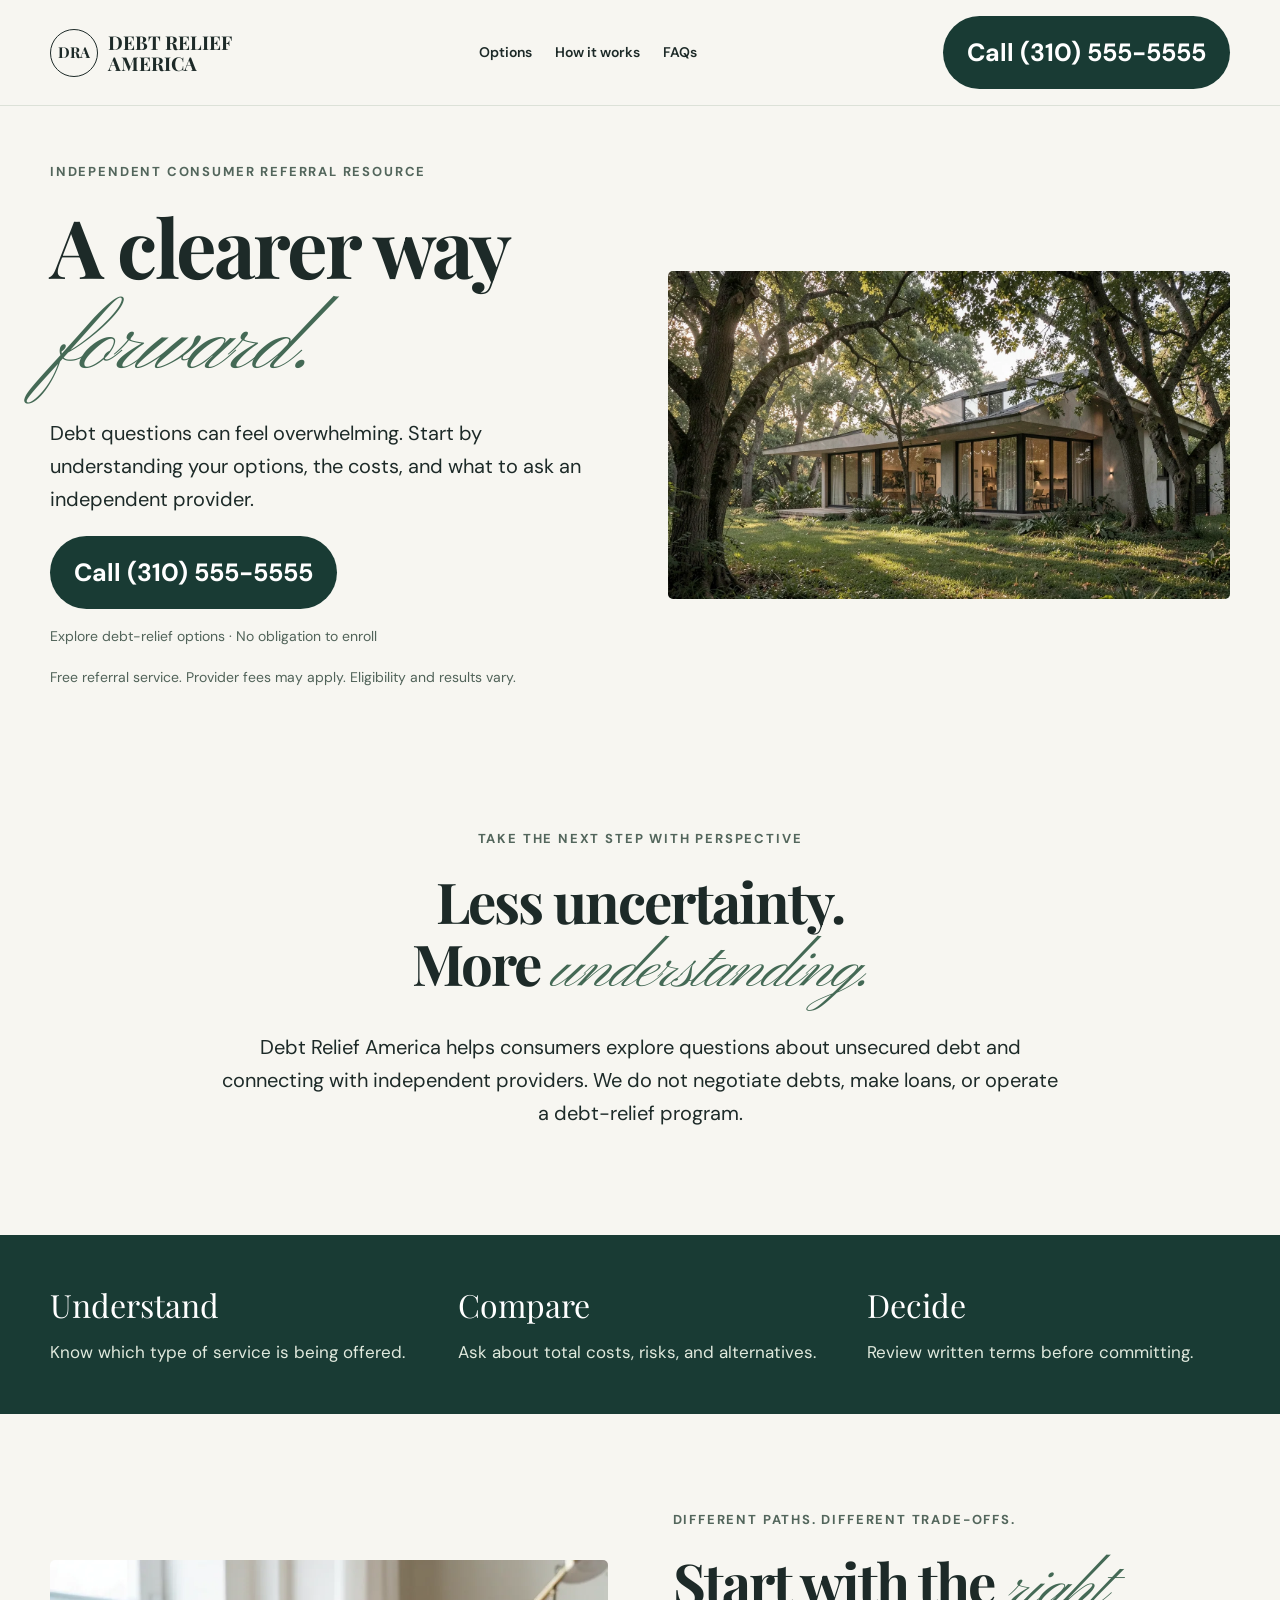
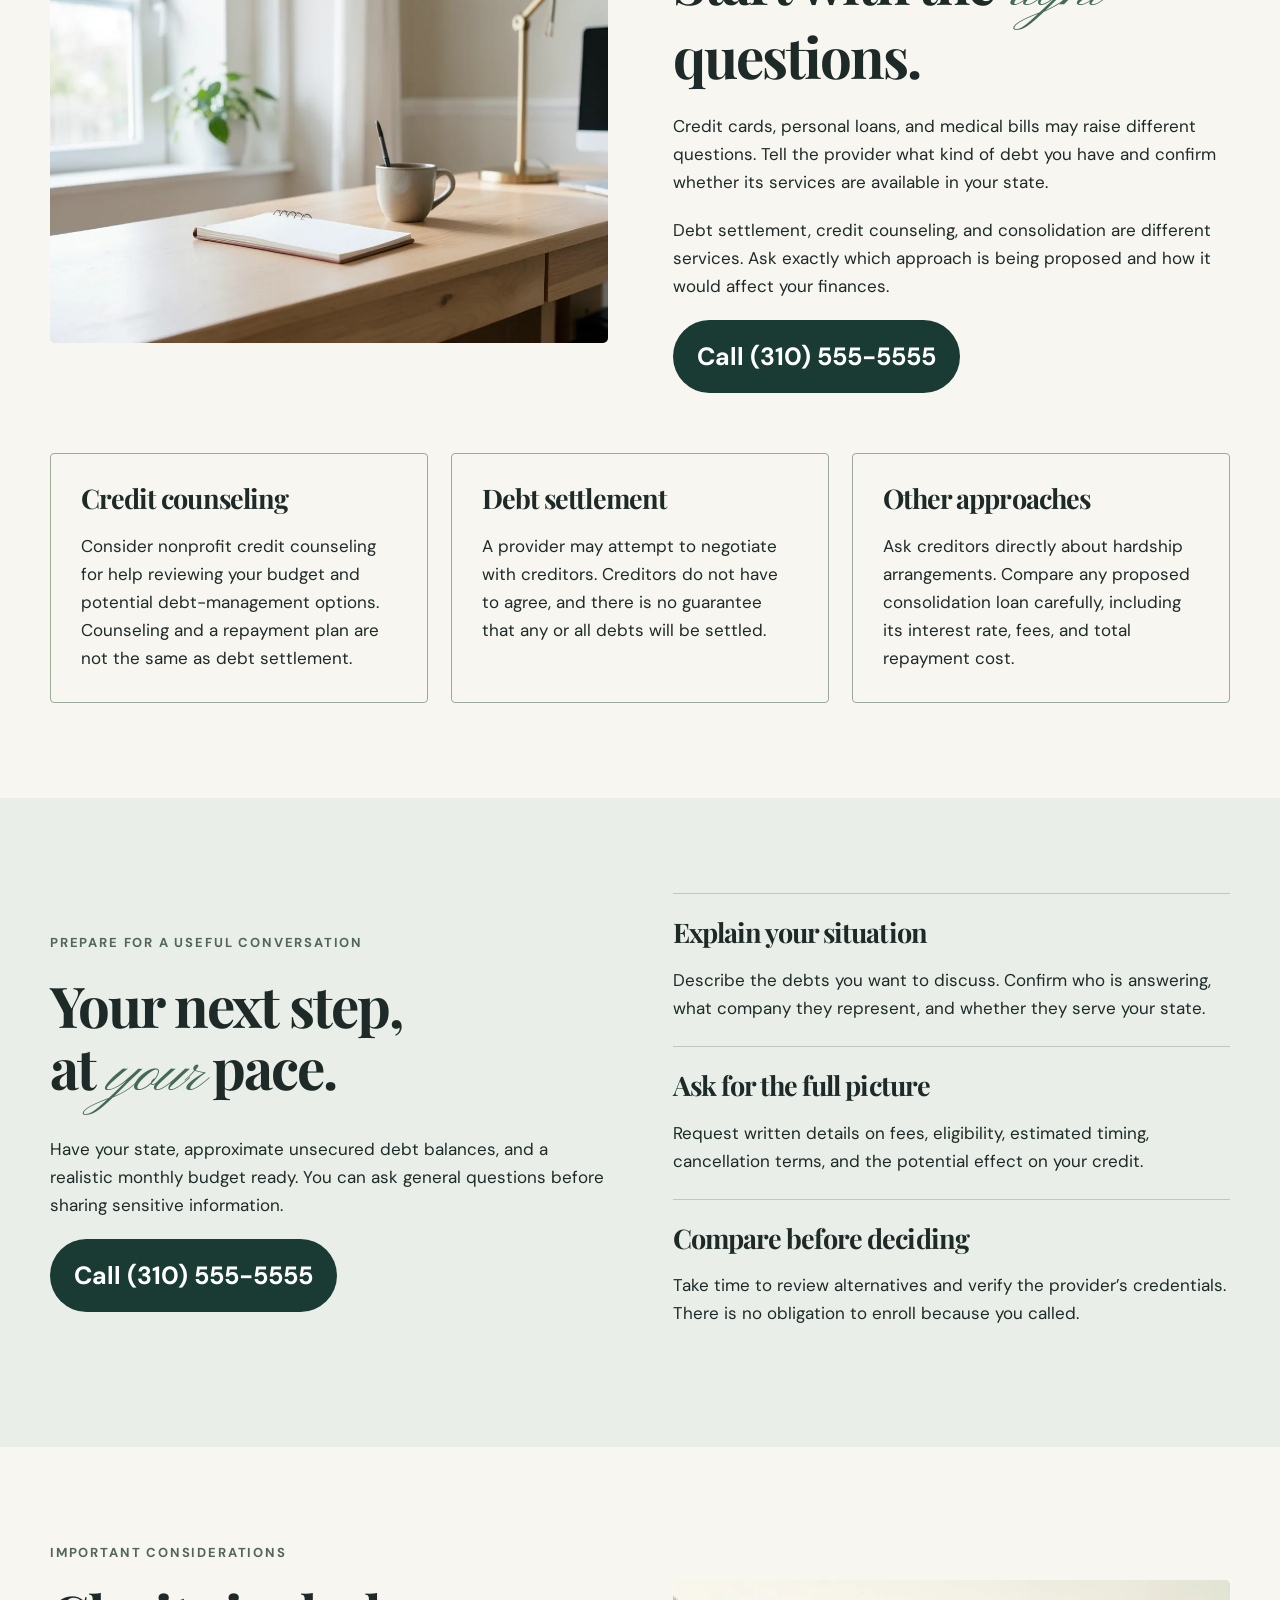
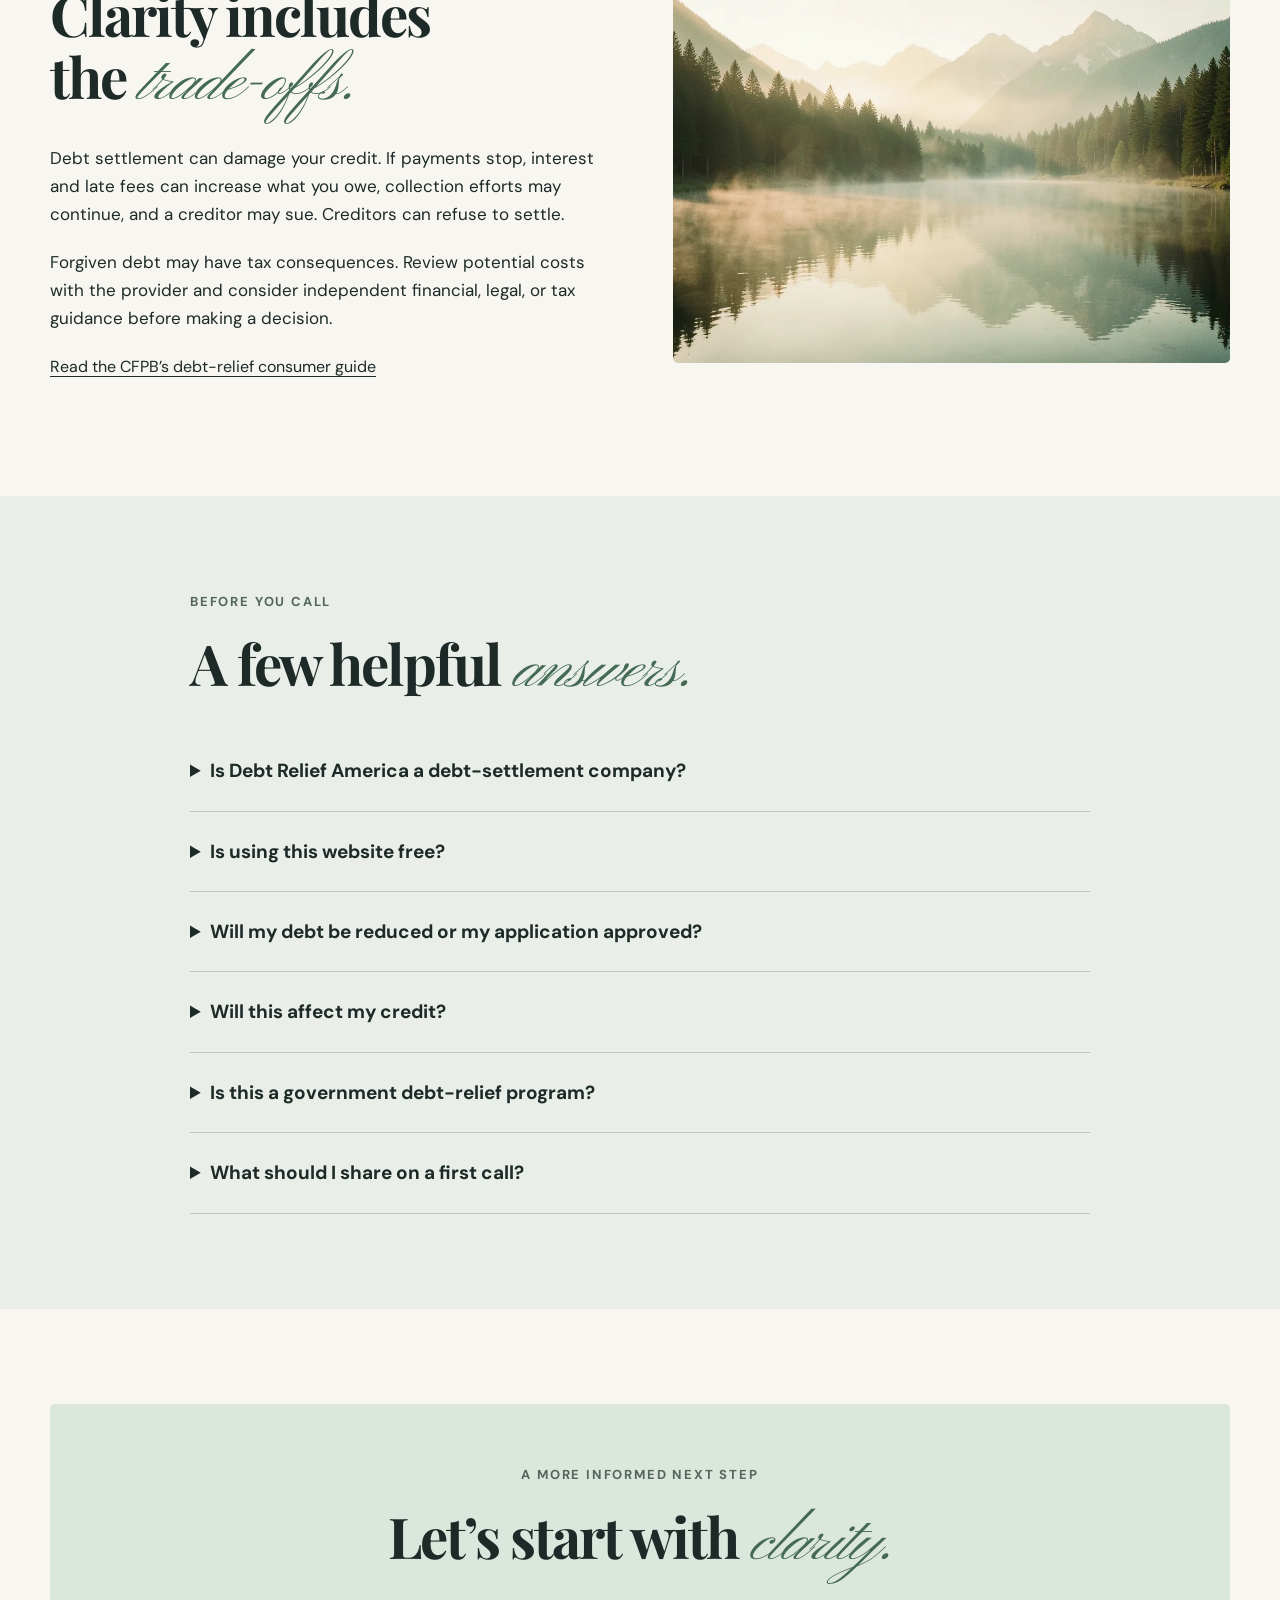
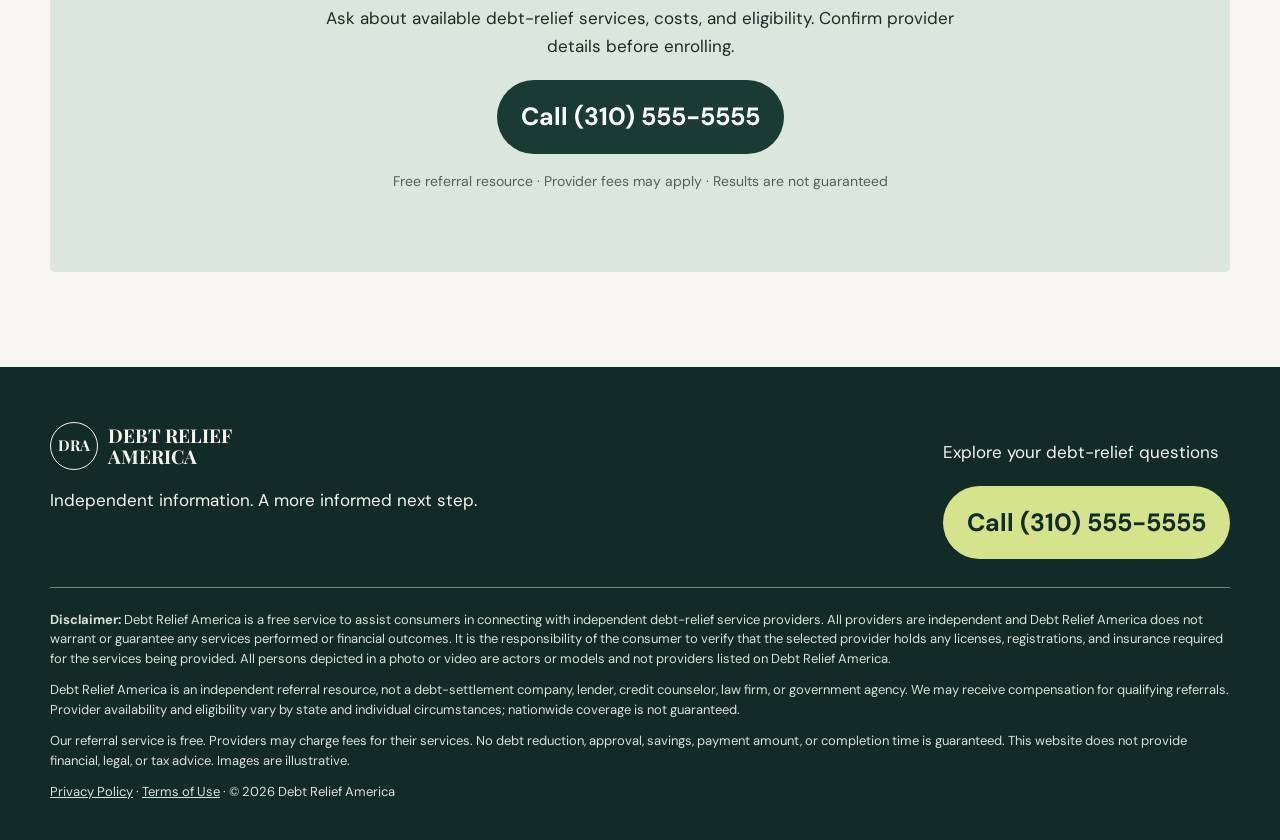
==== index.html @ f1a7e948 "Add files via upload" ====
<!doctype html><html lang="en"><head><meta charset="utf-8"><meta name="viewport" content="width=device-width,initial-scale=1"><meta name="theme-color" content="#193b34"><meta name="description" content="Explore consumer debt-relief questions with Debt Relief America, an independent referral resource. Understand provider options, costs and risks before deciding."><title>Debt Relief America — Explore Your Options</title><link rel="preconnect" href="https://fonts.googleapis.com"><link href="https://fonts.googleapis.com/css2?family=DM+Sans:wght@400;500;600;700&family=Playfair+Display:wght@500;600;700&family=Pinyon+Script&display=swap" rel="stylesheet"><link rel="stylesheet" href="css/style.css?v=referral-1"></head><body><a class="skip" href="#main">Skip to content</a><header><div class="wrap navigation"><a class="brand" href="index.html" aria-label="Debt Relief America home"><span class="mark" aria-hidden="true">DRA</span><span>DEBT RELIEF<br>AMERICA</span></a><nav aria-label="Main navigation"><a href="index.html#options">Options</a><a href="index.html#steps">How it works</a><a href="index.html#faqs">FAQs</a></nav><a class="call" href="tel:+13105555555">Call (310) 555-5555</a></div></header><main id="main"><section class="hero wrap"><div class="hero-copy"><p class="eyebrow">Independent consumer referral resource</p><h1>A clearer way <em>forward.</em></h1><p class="lead">Debt questions can feel overwhelming. Start by understanding your options, the costs, and what to ask an independent provider.</p><a class="call" href="tel:+13105555555">Call (310) 555-5555</a><p class="call-note">Explore debt-relief options · No obligation to enroll</p><p class="micro">Free referral service. Provider fees may apply. Eligibility and results vary.</p></div><img src="assets/img-1.webp" alt="A peaceful home surrounded by trees" fetchpriority="high"></section>
<section class="intro wrap"><p class="eyebrow">Take the next step with perspective</p><h2>Less uncertainty.<br>More <em>understanding.</em></h2><p class="lead">Debt Relief America helps consumers explore questions about unsecured debt and connecting with independent providers. We do not negotiate debts, make loans, or operate a debt-relief program.</p></section>
<section class="band"><div class="wrap pillars"><div><strong>Understand</strong><p>Know which type of service is being offered.</p></div><div><strong>Compare</strong><p>Ask about total costs, risks, and alternatives.</p></div><div><strong>Decide</strong><p>Review written terms before committing.</p></div></div></section>
<section id="options" class="section wrap"><div class="split"><img src="assets/img-3.webp" alt="A quiet desk for reviewing household finances" loading="lazy"><div><p class="eyebrow">Different paths. Different trade-offs.</p><h2>Start with the <em>right</em> questions.</h2><p>Credit cards, personal loans, and medical bills may raise different questions. Tell the provider what kind of debt you have and confirm whether its services are available in your state.</p><p>Debt settlement, credit counseling, and consolidation are different services. Ask exactly which approach is being proposed and how it would affect your finances.</p><a class="call" href="tel:+13105555555">Call (310) 555-5555</a></div></div><div class="cards"><article><h3>Credit counseling</h3><p>Consider nonprofit credit counseling for help reviewing your budget and potential debt-management options. Counseling and a repayment plan are not the same as debt settlement.</p></article><article><h3>Debt settlement</h3><p>A provider may attempt to negotiate with creditors. Creditors do not have to agree, and there is no guarantee that any or all debts will be settled.</p></article><article><h3>Other approaches</h3><p>Ask creditors directly about hardship arrangements. Compare any proposed consolidation loan carefully, including its interest rate, fees, and total repayment cost.</p></article></div></section>
<section class="soft section" id="steps"><div class="wrap split"><div><p class="eyebrow">Prepare for a useful conversation</p><h2>Your next step,<br>at <em>your</em> pace.</h2><p>Have your state, approximate unsecured debt balances, and a realistic monthly budget ready. You can ask general questions before sharing sensitive information.</p><a class="call" href="tel:+13105555555">Call (310) 555-5555</a></div><div class="steps"><article><h3>Explain your situation</h3><p>Describe the debts you want to discuss. Confirm who is answering, what company they represent, and whether they serve your state.</p></article><article><h3>Ask for the full picture</h3><p>Request written details on fees, eligibility, estimated timing, cancellation terms, and the potential effect on your credit.</p></article><article><h3>Compare before deciding</h3><p>Take time to review alternatives and verify the provider’s credentials. There is no obligation to enroll because you called.</p></article></div></div></section>
<section class="section wrap" id="considerations"><div class="split"><div><p class="eyebrow">Important considerations</p><h2>Clarity includes<br>the <em>trade-offs.</em></h2><p>Debt settlement can damage your credit. If payments stop, interest and late fees can increase what you owe, collection efforts may continue, and a creditor may sue. Creditors can refuse to settle.</p><p>Forgiven debt may have tax consequences. Review potential costs with the provider and consider independent financial, legal, or tax guidance before making a decision.</p><p><a class="resource" href="https://www.consumerfinance.gov/ask-cfpb/what-is-a-debt-relief-program-and-how-do-i-know-if-i-should-use-one-en-1457/">Read the CFPB’s debt-relief consumer guide</a></p></div><img src="assets/img-2.webp" alt="A still lake and wooded landscape at first light" loading="lazy"></div></section>
<section class="soft section" id="faqs"><div class="wrap faq"><p class="eyebrow">Before you call</p><h2>A few helpful <em>answers.</em></h2><details><summary>Is Debt Relief America a debt-settlement company?</summary><p>No. This is an independent information and referral resource. Services are provided by independent companies, subject to availability and eligibility.</p></details><details><summary>Is using this website free?</summary><p>Our referral resource is free. Independent providers may charge fees for their services. Ask for all costs in writing before agreeing to any program.</p></details><details><summary>Will my debt be reduced or my application approved?</summary><p>No outcome is guaranteed. Eligibility, potential results, and provider availability depend on your circumstances, state, debt type, and other factors.</p></details><details><summary>Will this affect my credit?</summary><p>Debt settlement can negatively affect your credit, and missed payments can lead to additional costs and collection activity. Ask the provider about the specific risks of its proposed approach.</p></details><details><summary>Is this a government debt-relief program?</summary><p>No. Debt Relief America is not a government agency and is not affiliated with a government debt-forgiveness program.</p></details><details><summary>What should I share on a first call?</summary><p>Start with general information such as your state and approximate debt balances. Confirm the recipient’s identity and privacy practices before sharing account numbers, Social Security numbers, or payment information.</p></details></div></section>
<section class="section wrap"><div class="cta-panel"><p class="eyebrow">A more informed next step</p><h2>Let’s start with <em>clarity.</em></h2><p>Ask about available debt-relief services, costs, and eligibility. Confirm provider details before enrolling.</p><a class="call" href="tel:+13105555555">Call (310) 555-5555</a><p class="micro">Free referral resource · Provider fees may apply · Results are not guaranteed</p></div></section></main><footer><div class="wrap"><div class="footer-top"><div><a class="brand" href="index.html" aria-label="Debt Relief America home"><span class="mark" aria-hidden="true">DRA</span><span>DEBT RELIEF<br>AMERICA</span></a><p>Independent information. A more informed next step.</p></div><div><p>Explore your debt-relief questions</p><a class="call" href="tel:+13105555555">Call (310) 555-5555</a></div></div><div class="disclaimer"><p><strong>Disclaimer:</strong> Debt Relief America is a free service to assist consumers in connecting with independent debt-relief service providers. All providers are independent and Debt Relief America does not warrant or guarantee any services performed or financial outcomes. It is the responsibility of the consumer to verify that the selected provider holds any licenses, registrations, and insurance required for the services being provided. All persons depicted in a photo or video are actors or models and not providers listed on Debt Relief America.</p><p>Debt Relief America is an independent referral resource, not a debt-settlement company, lender, credit counselor, law firm, or government agency. We may receive compensation for qualifying referrals. Provider availability and eligibility vary by state and individual circumstances; nationwide coverage is not guaranteed.</p><p>Our referral service is free. Providers may charge fees for their services. No debt reduction, approval, savings, payment amount, or completion time is guaranteed. This website does not provide financial, legal, or tax advice. Images are illustrative.</p><p><a href="privacy.html">Privacy Policy</a> · <a href="terms.html">Terms of Use</a> · © 2026 Debt Relief America</p></div></div></footer></body></html>
---- css/style.css ----
*{box-sizing:border-box}html{scroll-behavior:smooth;scroll-padding-top:120px}body{margin:0;background:#f7f6f1;color:#1d2a28;font:17px/1.65 "DM Sans",sans-serif}a{color:inherit}h1,h2,h3{font-family:"Playfair Display",serif;line-height:1.1;letter-spacing:-.035em}h1{font-size:clamp(50px,6.3vw,88px);margin:20px 0}h2{font-size:clamp(36px,4.4vw,60px);margin:14px 0 25px}h3{font-size:27px;margin:0 0 18px}em{font-family:"Pinyon Script",cursive;font-weight:400;color:#446955;font-size:1.15em}p{margin:0 0 20px}.wrap{width:min(1180px,calc(100% - 48px));margin:auto}.eyebrow{font-size:13px;letter-spacing:.14em;text-transform:uppercase;font-weight:700;color:#53665c}.lead{font-size:20px}.micro,.call-note{font-size:14px;line-height:1.5;margin-top:17px;color:#516359}.call{display:inline-flex;align-items:center;justify-content:center;background:#193b34;color:white;padding:16px 24px;border-radius:40px;text-decoration:none;font-size:clamp(19px,2vw,25px);font-weight:700;white-space:nowrap}.call:hover{background:#28594d}.call:focus-visible,a:focus-visible,summary:focus-visible{outline:3px solid #ae861d;outline-offset:5px}header{position:sticky;top:0;z-index:10;background:#f7f6f1;border-bottom:1px solid #dce1d8}.navigation{display:flex;align-items:center;justify-content:space-between;gap:20px;min-height:105px}.brand{display:inline-flex;align-items:center;gap:10px;font-family:"Playfair Display",serif;font-size:19px;line-height:1.1;text-decoration:none;font-weight:700}.mark{width:48px;height:48px;border:1px solid;border-radius:50%;display:grid;place-items:center;font-size:15px}nav{display:flex;gap:23px}nav a{text-decoration:none;font-size:14px;font-weight:600}.hero{display:grid;grid-template-columns:1fr 1fr;gap:55px;align-items:center;padding-top:55px;padding-bottom:55px}.hero img,.split>img{width:100%;height:auto;display:block;border-radius:5px}.intro{max-width:850px;text-align:center;padding-top:65px;padding-bottom:85px}.band{background:#193b34;color:white;padding:48px 0}.pillars{display:grid;grid-template-columns:repeat(3,1fr);gap:45px}.pillars strong{font:32px "Playfair Display",serif}.pillars p{margin:12px 0 0;color:#e0e9dd}.section{padding-top:95px;padding-bottom:95px}.split{display:grid;grid-template-columns:1fr 1fr;gap:65px;align-items:center}.cards{display:grid;grid-template-columns:repeat(3,1fr);gap:23px;margin-top:60px}.cards article{padding:30px;border:1px solid #9aaa98;border-radius:4px}.cards p{margin:0}.soft{background:#e9eee8}.steps article{padding:24px 0;border-top:1px solid #bccabe}.steps p{margin:0}.resource{font-size:16px;text-underline-offset:4px}.faq{max-width:900px}details{border-bottom:1px solid #bbc8bb;padding:24px 0}summary{cursor:pointer;font-weight:700;font-size:19px}details p{margin:18px 0 0}.cta-panel{background:#dbe6dc;text-align:center;padding:60px 30px;border-radius:5px}.cta-panel>p{max-width:680px;margin-left:auto;margin-right:auto}footer{background:#132b26;color:#f7f6f1;padding:55px 0 26px}.footer-top{display:flex;justify-content:space-between;gap:35px;padding-bottom:28px}.footer-top p{margin-top:16px}.footer-top .call{background:#d5e38d;color:#132b26}.disclaimer{border-top:1px solid #71877a;padding-top:22px;font-size:13px;line-height:1.5;color:#d9e0d8}.disclaimer p{margin:0 0 12px}.policy{max-width:850px;padding-top:70px;padding-bottom:80px}.policy h1{font-size:55px}.policy h2{font-size:30px;margin-top:35px}.skip{position:absolute;left:-9999px}.skip:focus{left:10px;top:10px;background:white;padding:10px;z-index:20}@media(max-width:950px){nav{display:none}.hero,.split{gap:32px}.cards{grid-template-columns:1fr}.section{padding-top:65px;padding-bottom:65px}}@media(max-width:650px){.wrap{width:calc(100% - 32px)}.navigation{min-height:90px;gap:8px}.brand{font-size:14px;gap:6px}.mark{width:33px;height:33px;font-size:11px}header .call{font-size:16px;padding:13px 12px}.hero,.split{grid-template-columns:1fr}.hero{padding-top:25px}.hero>img{grid-row:1}.hero h1{font-size:55px}.pillars{grid-template-columns:1fr;gap:30px}.footer-top{flex-direction:column}.intro{padding-top:35px;padding-bottom:55px}.policy h1{font-size:42px}}@media(prefers-reduced-motion:reduce){html{scroll-behavior:auto}}
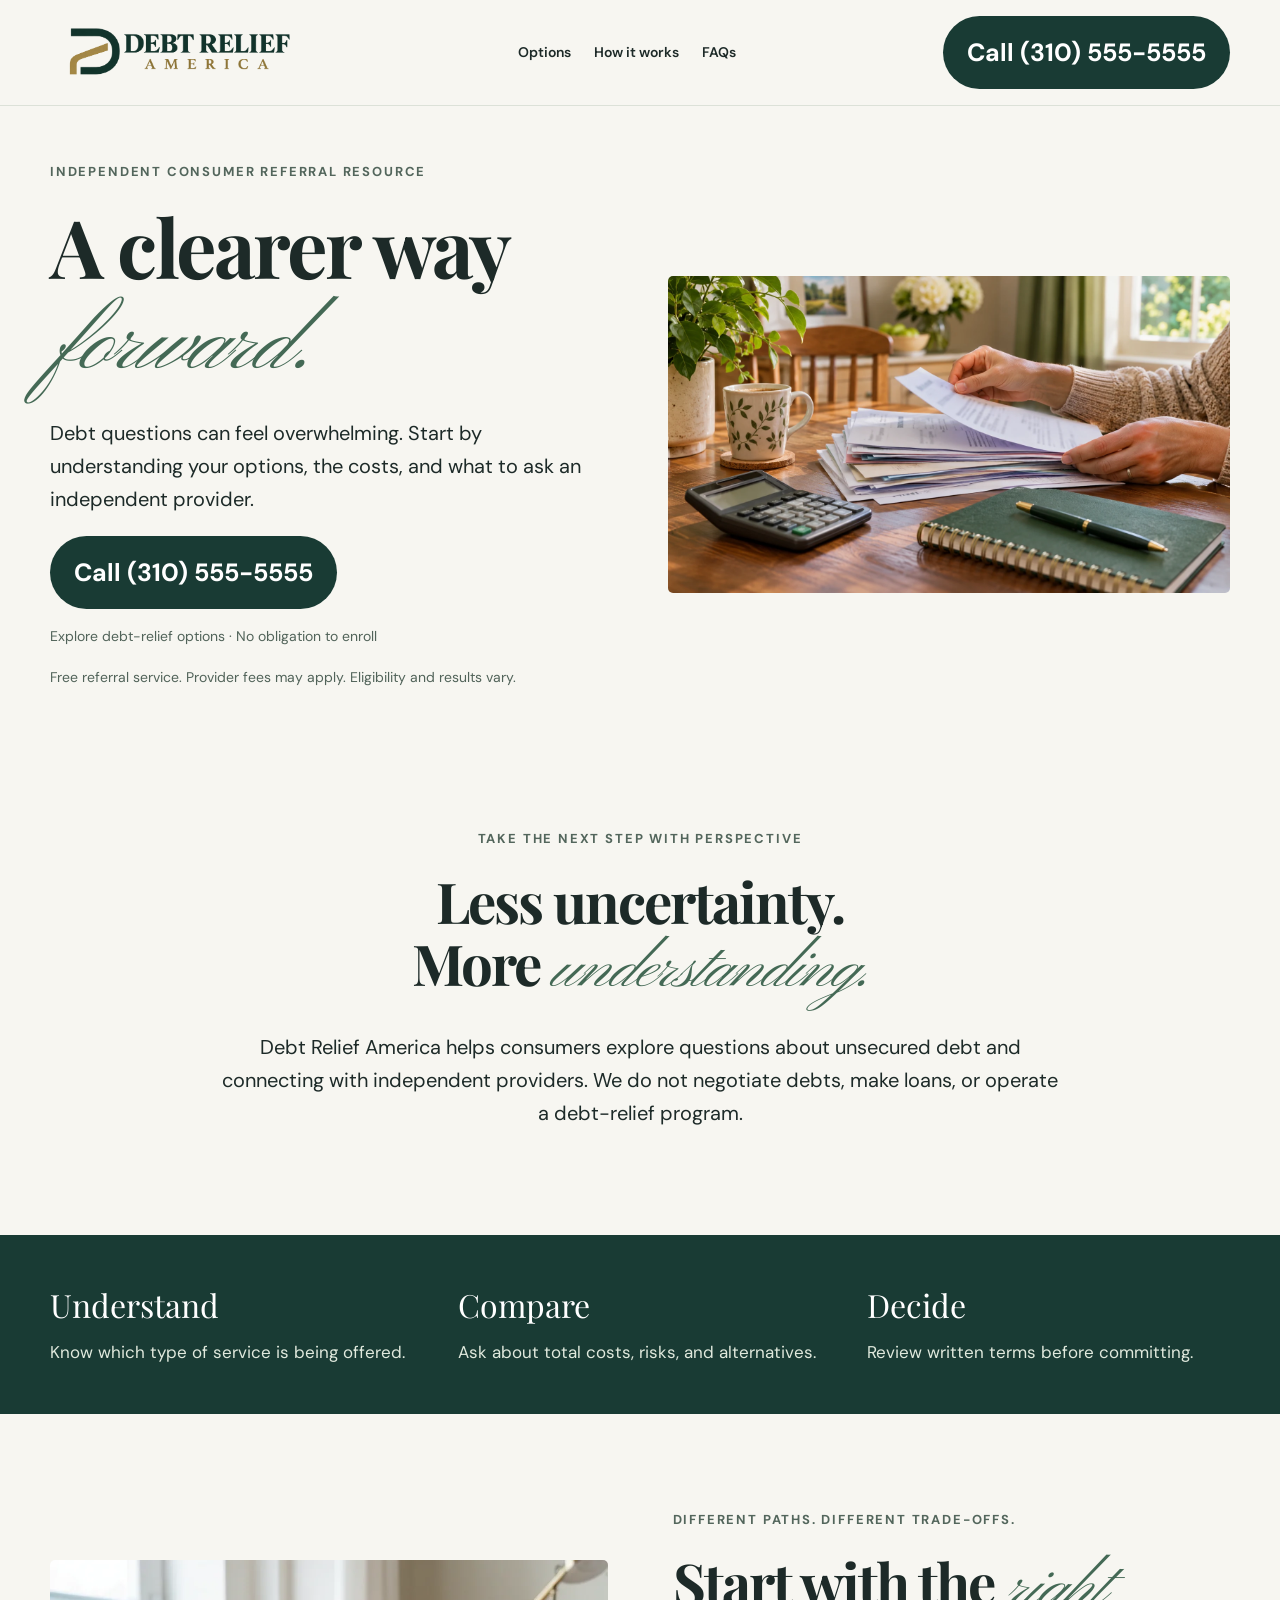
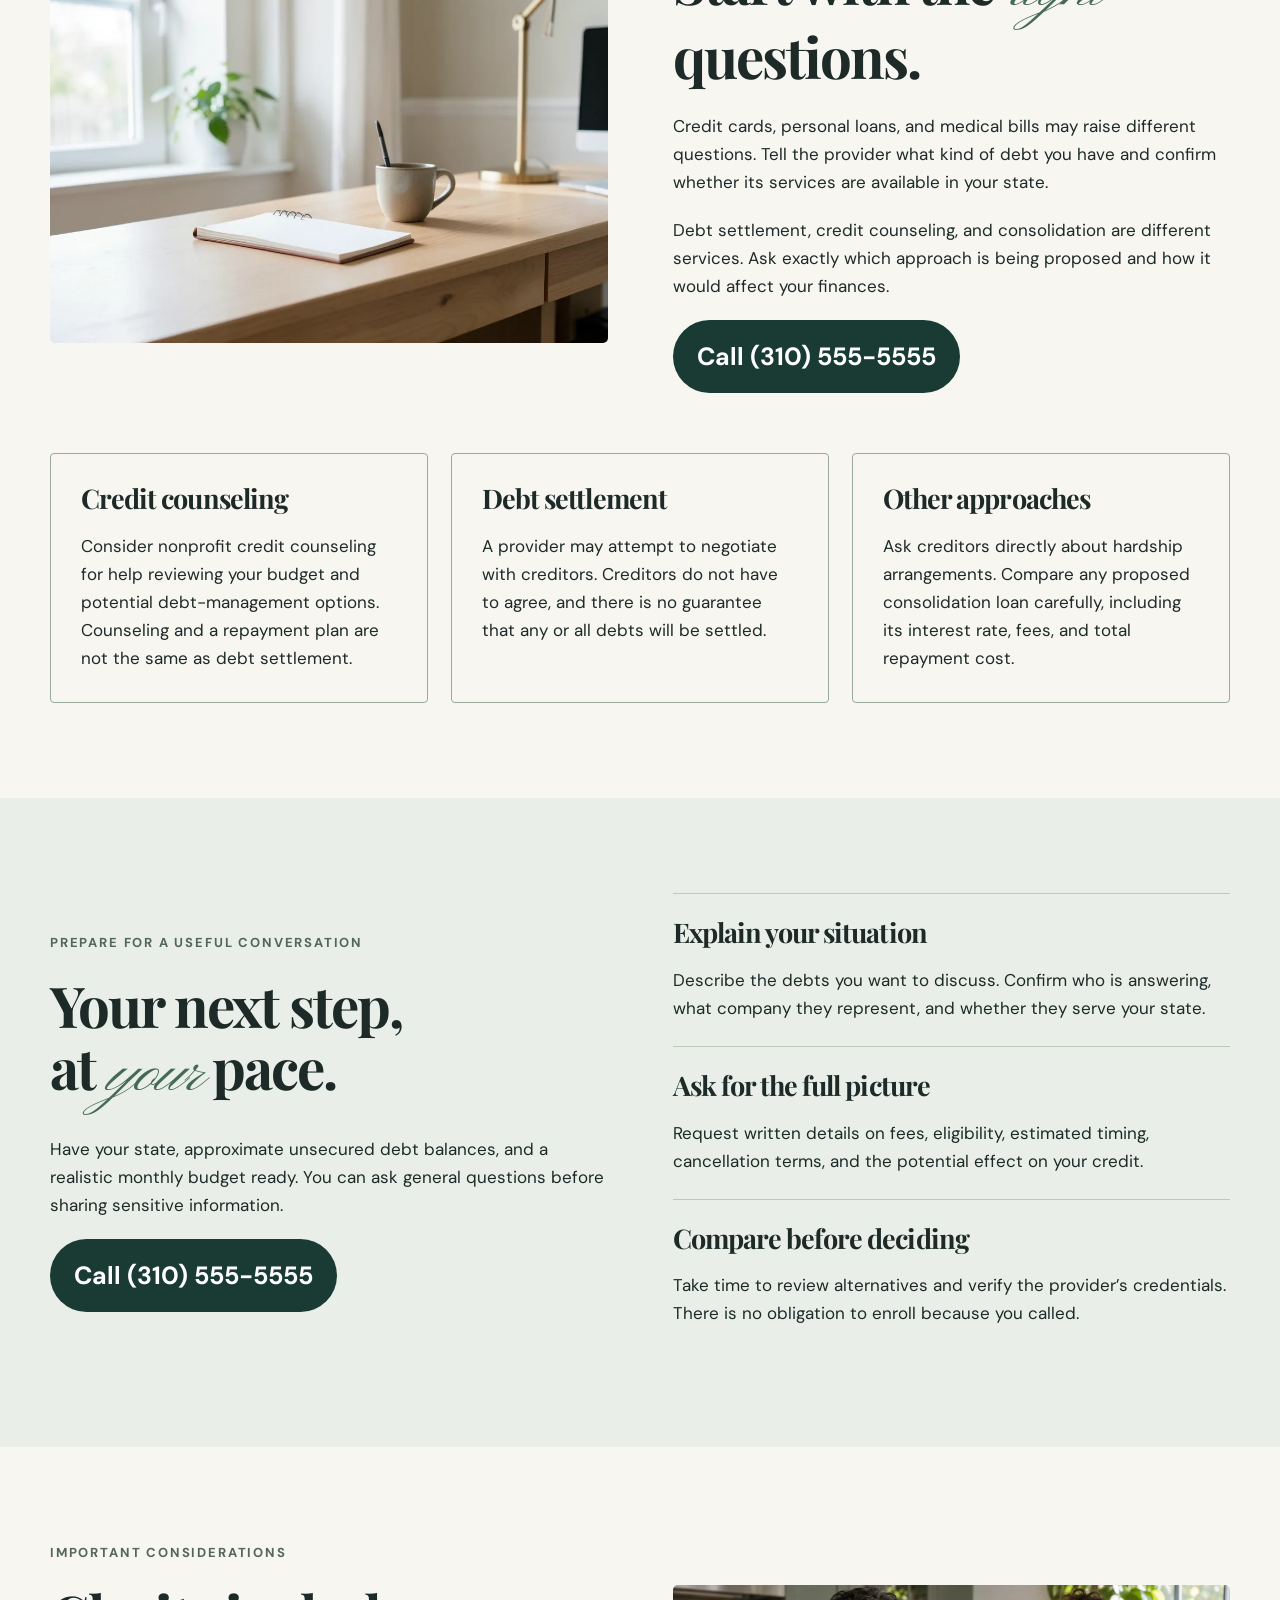
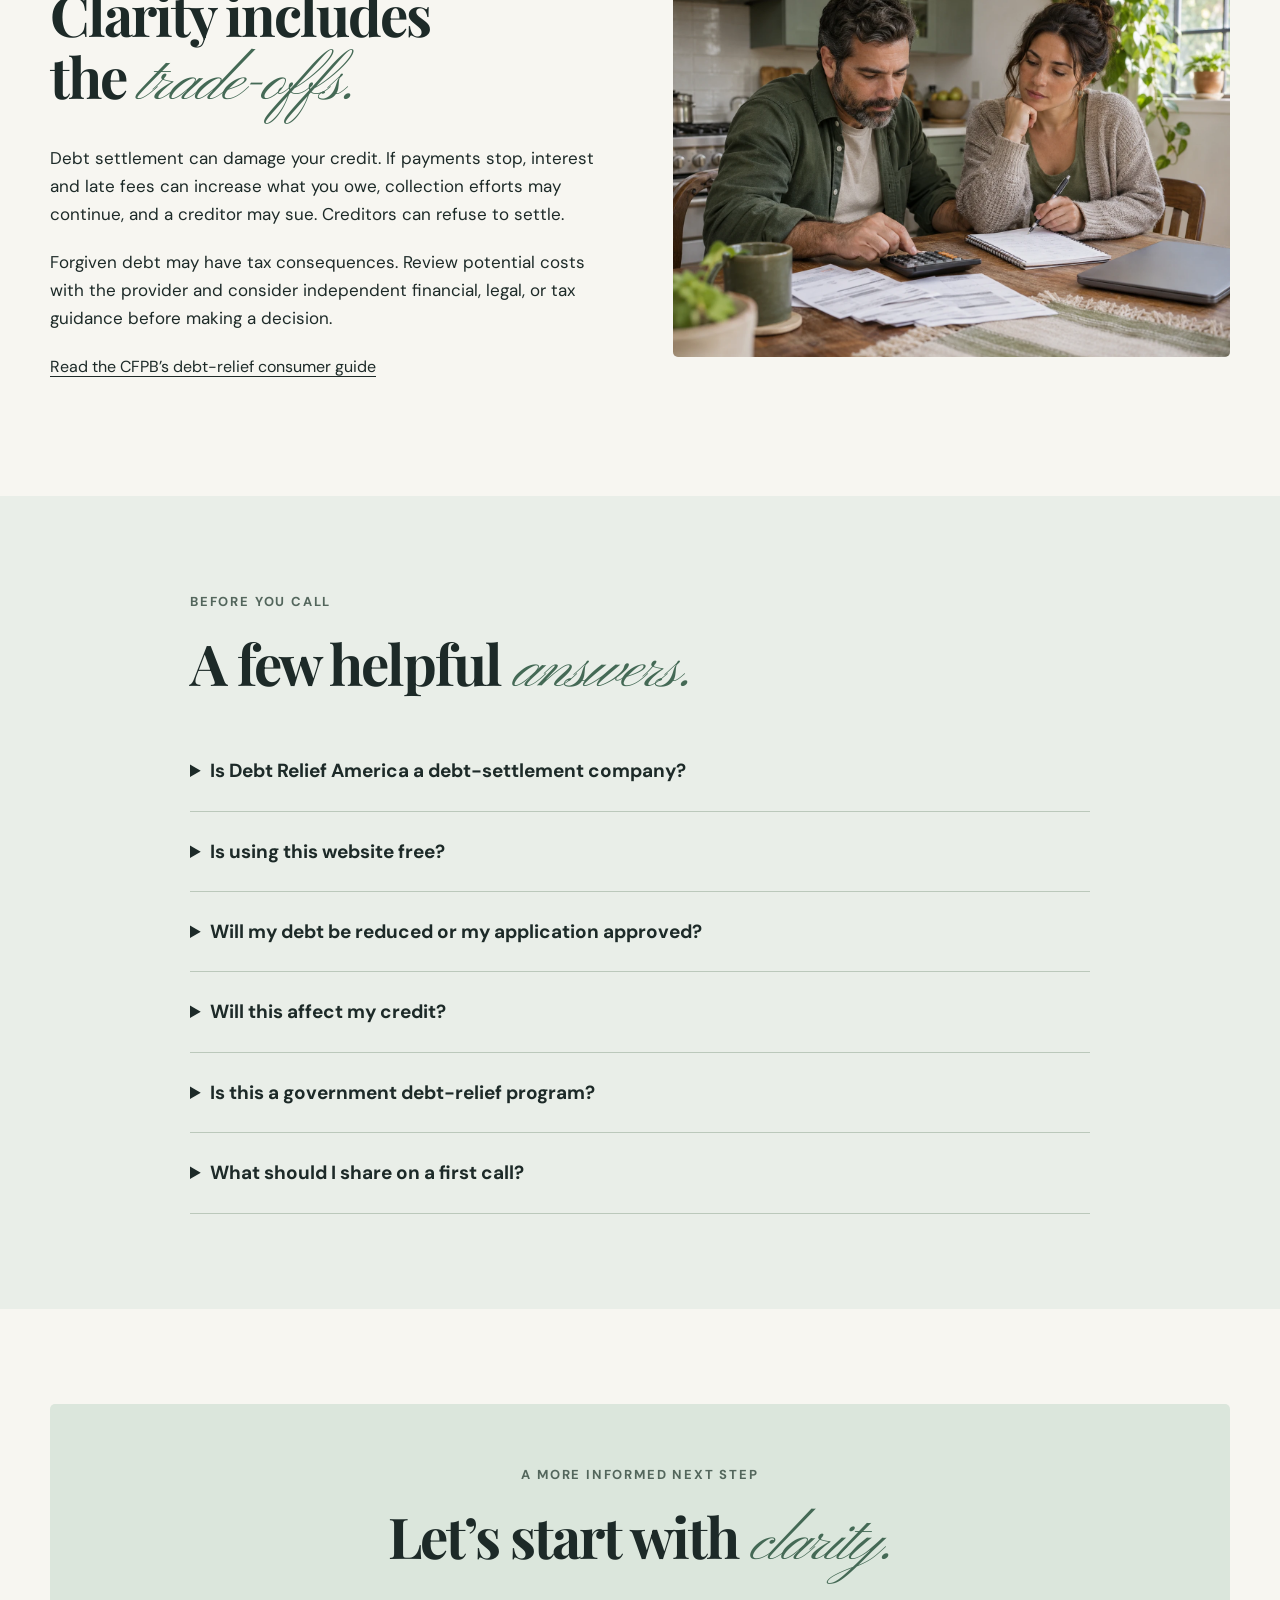
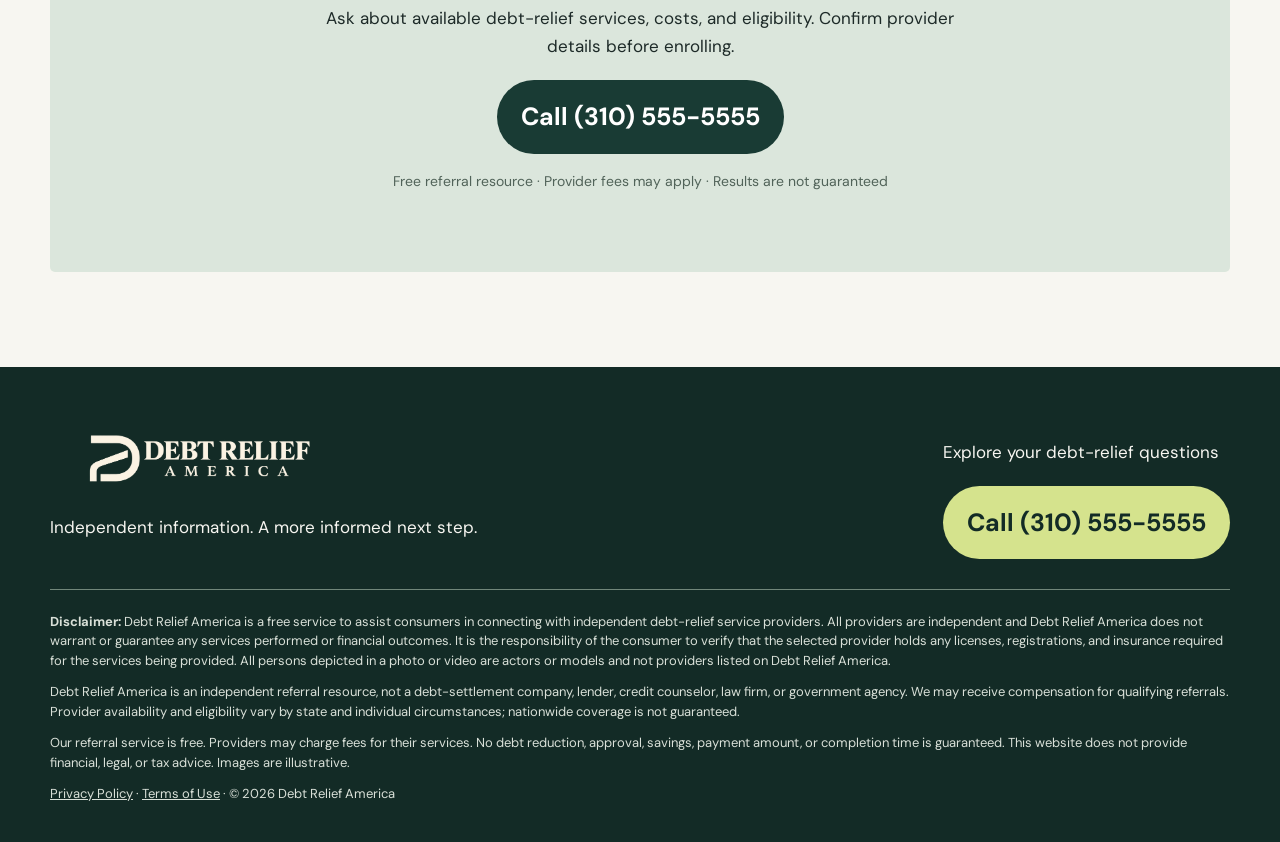
==== commit d109b9df: "Add files via upload" ====
--- a/index.html
+++ b/index.html
@@ -1,8 +1,8 @@
-<!doctype html><html lang="en"><head><meta charset="utf-8"><meta name="viewport" content="width=device-width,initial-scale=1"><meta name="theme-color" content="#193b34"><meta name="description" content="Explore consumer debt-relief questions with Debt Relief America, an independent referral resource. Understand provider options, costs and risks before deciding."><title>Debt Relief America — Explore Your Options</title><link rel="preconnect" href="https://fonts.googleapis.com"><link href="https://fonts.googleapis.com/css2?family=DM+Sans:wght@400;500;600;700&family=Playfair+Display:wght@500;600;700&family=Pinyon+Script&display=swap" rel="stylesheet"><link rel="stylesheet" href="css/style.css?v=referral-1"></head><body><a class="skip" href="#main">Skip to content</a><header><div class="wrap navigation"><a class="brand" href="index.html" aria-label="Debt Relief America home"><span class="mark" aria-hidden="true">DRA</span><span>DEBT RELIEF<br>AMERICA</span></a><nav aria-label="Main navigation"><a href="index.html#options">Options</a><a href="index.html#steps">How it works</a><a href="index.html#faqs">FAQs</a></nav><a class="call" href="tel:+13105555555">Call (310) 555-5555</a></div></header><main id="main"><section class="hero wrap"><div class="hero-copy"><p class="eyebrow">Independent consumer referral resource</p><h1>A clearer way <em>forward.</em></h1><p class="lead">Debt questions can feel overwhelming. Start by understanding your options, the costs, and what to ask an independent provider.</p><a class="call" href="tel:+13105555555">Call (310) 555-5555</a><p class="call-note">Explore debt-relief options · No obligation to enroll</p><p class="micro">Free referral service. Provider fees may apply. Eligibility and results vary.</p></div><img src="assets/img-1.webp" alt="A peaceful home surrounded by trees" fetchpriority="high"></section>
+<!doctype html><html lang="en"><head><meta charset="utf-8"><meta name="viewport" content="width=device-width,initial-scale=1"><meta name="theme-color" content="#193b34"><meta name="description" content="Explore consumer debt-relief questions with Debt Relief America, an independent referral resource. Understand provider options, costs and risks before deciding."><title>Debt Relief America — Explore Your Options</title><link rel="preconnect" href="https://fonts.googleapis.com"><link href="https://fonts.googleapis.com/css2?family=DM+Sans:wght@400;500;600;700&family=Playfair+Display:wght@500;600;700&family=Pinyon+Script&display=swap" rel="stylesheet"><link rel="stylesheet" href="css/style.css?v=logo-photos-2"></head><body><a class="skip" href="#main">Skip to content</a><header><div class="wrap navigation"><a class="brand" href="index.html" aria-label="Debt Relief America home" style="display:block;width:260px;max-width:40vw"><img src="assets/debt-relief-america-logo.png" alt="Debt Relief America" width="260" style="display:block;width:100%;height:auto;max-height:75px;object-fit:contain"></a><nav aria-label="Main navigation"><a href="index.html#options">Options</a><a href="index.html#steps">How it works</a><a href="index.html#faqs">FAQs</a></nav><a class="call" href="tel:+13105555555">Call (310) 555-5555</a></div></header><main id="main"><section class="hero wrap"><div class="hero-copy"><p class="eyebrow">Independent consumer referral resource</p><h1>A clearer way <em>forward.</em></h1><p class="lead">Debt questions can feel overwhelming. Start by understanding your options, the costs, and what to ask an independent provider.</p><a class="call" href="tel:+13105555555">Call (310) 555-5555</a><p class="call-note">Explore debt-relief options · No obligation to enroll</p><p class="micro">Free referral service. Provider fees may apply. Eligibility and results vary.</p></div><img src="assets/household-bills.webp" alt="Reviewing household bills with a calculator and notebook" fetchpriority="high"></section>
 <section class="intro wrap"><p class="eyebrow">Take the next step with perspective</p><h2>Less uncertainty.<br>More <em>understanding.</em></h2><p class="lead">Debt Relief America helps consumers explore questions about unsecured debt and connecting with independent providers. We do not negotiate debts, make loans, or operate a debt-relief program.</p></section>
 <section class="band"><div class="wrap pillars"><div><strong>Understand</strong><p>Know which type of service is being offered.</p></div><div><strong>Compare</strong><p>Ask about total costs, risks, and alternatives.</p></div><div><strong>Decide</strong><p>Review written terms before committing.</p></div></div></section>
 <section id="options" class="section wrap"><div class="split"><img src="assets/img-3.webp" alt="A quiet desk for reviewing household finances" loading="lazy"><div><p class="eyebrow">Different paths. Different trade-offs.</p><h2>Start with the <em>right</em> questions.</h2><p>Credit cards, personal loans, and medical bills may raise different questions. Tell the provider what kind of debt you have and confirm whether its services are available in your state.</p><p>Debt settlement, credit counseling, and consolidation are different services. Ask exactly which approach is being proposed and how it would affect your finances.</p><a class="call" href="tel:+13105555555">Call (310) 555-5555</a></div></div><div class="cards"><article><h3>Credit counseling</h3><p>Consider nonprofit credit counseling for help reviewing your budget and potential debt-management options. Counseling and a repayment plan are not the same as debt settlement.</p></article><article><h3>Debt settlement</h3><p>A provider may attempt to negotiate with creditors. Creditors do not have to agree, and there is no guarantee that any or all debts will be settled.</p></article><article><h3>Other approaches</h3><p>Ask creditors directly about hardship arrangements. Compare any proposed consolidation loan carefully, including its interest rate, fees, and total repayment cost.</p></article></div></section>
 <section class="soft section" id="steps"><div class="wrap split"><div><p class="eyebrow">Prepare for a useful conversation</p><h2>Your next step,<br>at <em>your</em> pace.</h2><p>Have your state, approximate unsecured debt balances, and a realistic monthly budget ready. You can ask general questions before sharing sensitive information.</p><a class="call" href="tel:+13105555555">Call (310) 555-5555</a></div><div class="steps"><article><h3>Explain your situation</h3><p>Describe the debts you want to discuss. Confirm who is answering, what company they represent, and whether they serve your state.</p></article><article><h3>Ask for the full picture</h3><p>Request written details on fees, eligibility, estimated timing, cancellation terms, and the potential effect on your credit.</p></article><article><h3>Compare before deciding</h3><p>Take time to review alternatives and verify the provider’s credentials. There is no obligation to enroll because you called.</p></article></div></div></section>
-<section class="section wrap" id="considerations"><div class="split"><div><p class="eyebrow">Important considerations</p><h2>Clarity includes<br>the <em>trade-offs.</em></h2><p>Debt settlement can damage your credit. If payments stop, interest and late fees can increase what you owe, collection efforts may continue, and a creditor may sue. Creditors can refuse to settle.</p><p>Forgiven debt may have tax consequences. Review potential costs with the provider and consider independent financial, legal, or tax guidance before making a decision.</p><p><a class="resource" href="https://www.consumerfinance.gov/ask-cfpb/what-is-a-debt-relief-program-and-how-do-i-know-if-i-should-use-one-en-1457/">Read the CFPB’s debt-relief consumer guide</a></p></div><img src="assets/img-2.webp" alt="A still lake and wooded landscape at first light" loading="lazy"></div></section>
+<section class="section wrap" id="considerations"><div class="split"><div><p class="eyebrow">Important considerations</p><h2>Clarity includes<br>the <em>trade-offs.</em></h2><p>Debt settlement can damage your credit. If payments stop, interest and late fees can increase what you owe, collection efforts may continue, and a creditor may sue. Creditors can refuse to settle.</p><p>Forgiven debt may have tax consequences. Review potential costs with the provider and consider independent financial, legal, or tax guidance before making a decision.</p><p><a class="resource" href="https://www.consumerfinance.gov/ask-cfpb/what-is-a-debt-relief-program-and-how-do-i-know-if-i-should-use-one-en-1457/">Read the CFPB’s debt-relief consumer guide</a></p></div><img src="assets/household-budget-review.webp" alt="A couple reviewing their household budget and bills together" loading="lazy"></div></section>
 <section class="soft section" id="faqs"><div class="wrap faq"><p class="eyebrow">Before you call</p><h2>A few helpful <em>answers.</em></h2><details><summary>Is Debt Relief America a debt-settlement company?</summary><p>No. This is an independent information and referral resource. Services are provided by independent companies, subject to availability and eligibility.</p></details><details><summary>Is using this website free?</summary><p>Our referral resource is free. Independent providers may charge fees for their services. Ask for all costs in writing before agreeing to any program.</p></details><details><summary>Will my debt be reduced or my application approved?</summary><p>No outcome is guaranteed. Eligibility, potential results, and provider availability depend on your circumstances, state, debt type, and other factors.</p></details><details><summary>Will this affect my credit?</summary><p>Debt settlement can negatively affect your credit, and missed payments can lead to additional costs and collection activity. Ask the provider about the specific risks of its proposed approach.</p></details><details><summary>Is this a government debt-relief program?</summary><p>No. Debt Relief America is not a government agency and is not affiliated with a government debt-forgiveness program.</p></details><details><summary>What should I share on a first call?</summary><p>Start with general information such as your state and approximate debt balances. Confirm the recipient’s identity and privacy practices before sharing account numbers, Social Security numbers, or payment information.</p></details></div></section>
-<section class="section wrap"><div class="cta-panel"><p class="eyebrow">A more informed next step</p><h2>Let’s start with <em>clarity.</em></h2><p>Ask about available debt-relief services, costs, and eligibility. Confirm provider details before enrolling.</p><a class="call" href="tel:+13105555555">Call (310) 555-5555</a><p class="micro">Free referral resource · Provider fees may apply · Results are not guaranteed</p></div></section></main><footer><div class="wrap"><div class="footer-top"><div><a class="brand" href="index.html" aria-label="Debt Relief America home"><span class="mark" aria-hidden="true">DRA</span><span>DEBT RELIEF<br>AMERICA</span></a><p>Independent information. A more informed next step.</p></div><div><p>Explore your debt-relief questions</p><a class="call" href="tel:+13105555555">Call (310) 555-5555</a></div></div><div class="disclaimer"><p><strong>Disclaimer:</strong> Debt Relief America is a free service to assist consumers in connecting with independent debt-relief service providers. All providers are independent and Debt Relief America does not warrant or guarantee any services performed or financial outcomes. It is the responsibility of the consumer to verify that the selected provider holds any licenses, registrations, and insurance required for the services being provided. All persons depicted in a photo or video are actors or models and not providers listed on Debt Relief America.</p><p>Debt Relief America is an independent referral resource, not a debt-settlement company, lender, credit counselor, law firm, or government agency. We may receive compensation for qualifying referrals. Provider availability and eligibility vary by state and individual circumstances; nationwide coverage is not guaranteed.</p><p>Our referral service is free. Providers may charge fees for their services. No debt reduction, approval, savings, payment amount, or completion time is guaranteed. This website does not provide financial, legal, or tax advice. Images are illustrative.</p><p><a href="privacy.html">Privacy Policy</a> · <a href="terms.html">Terms of Use</a> · © 2026 Debt Relief America</p></div></div></footer></body></html>+<section class="section wrap"><div class="cta-panel"><p class="eyebrow">A more informed next step</p><h2>Let’s start with <em>clarity.</em></h2><p>Ask about available debt-relief services, costs, and eligibility. Confirm provider details before enrolling.</p><a class="call" href="tel:+13105555555">Call (310) 555-5555</a><p class="micro">Free referral resource · Provider fees may apply · Results are not guaranteed</p></div></section></main><footer><div class="wrap"><div class="footer-top"><div><a class="brand" href="index.html" aria-label="Debt Relief America home" style="display:block;width:260px;max-width:40vw"><img src="assets/debt-relief-america-logo.png" alt="Debt Relief America" width="260" style="display:block;width:100%;height:auto;max-height:75px;object-fit:contain"></a><p>Independent information. A more informed next step.</p></div><div><p>Explore your debt-relief questions</p><a class="call" href="tel:+13105555555">Call (310) 555-5555</a></div></div><div class="disclaimer"><p><strong>Disclaimer:</strong> Debt Relief America is a free service to assist consumers in connecting with independent debt-relief service providers. All providers are independent and Debt Relief America does not warrant or guarantee any services performed or financial outcomes. It is the responsibility of the consumer to verify that the selected provider holds any licenses, registrations, and insurance required for the services being provided. All persons depicted in a photo or video are actors or models and not providers listed on Debt Relief America.</p><p>Debt Relief America is an independent referral resource, not a debt-settlement company, lender, credit counselor, law firm, or government agency. We may receive compensation for qualifying referrals. Provider availability and eligibility vary by state and individual circumstances; nationwide coverage is not guaranteed.</p><p>Our referral service is free. Providers may charge fees for their services. No debt reduction, approval, savings, payment amount, or completion time is guaranteed. This website does not provide financial, legal, or tax advice. Images are illustrative.</p><p><a href="privacy.html">Privacy Policy</a> · <a href="terms.html">Terms of Use</a> · © 2026 Debt Relief America</p></div></div></footer></body></html>
--- a/css/style.css
+++ b/css/style.css
@@ -1 +1,2 @@
-*{box-sizing:border-box}html{scroll-behavior:smooth;scroll-padding-top:120px}body{margin:0;background:#f7f6f1;color:#1d2a28;font:17px/1.65 "DM Sans",sans-serif}a{color:inherit}h1,h2,h3{font-family:"Playfair Display",serif;line-height:1.1;letter-spacing:-.035em}h1{font-size:clamp(50px,6.3vw,88px);margin:20px 0}h2{font-size:clamp(36px,4.4vw,60px);margin:14px 0 25px}h3{font-size:27px;margin:0 0 18px}em{font-family:"Pinyon Script",cursive;font-weight:400;color:#446955;font-size:1.15em}p{margin:0 0 20px}.wrap{width:min(1180px,calc(100% - 48px));margin:auto}.eyebrow{font-size:13px;letter-spacing:.14em;text-transform:uppercase;font-weight:700;color:#53665c}.lead{font-size:20px}.micro,.call-note{font-size:14px;line-height:1.5;margin-top:17px;color:#516359}.call{display:inline-flex;align-items:center;justify-content:center;background:#193b34;color:white;padding:16px 24px;border-radius:40px;text-decoration:none;font-size:clamp(19px,2vw,25px);font-weight:700;white-space:nowrap}.call:hover{background:#28594d}.call:focus-visible,a:focus-visible,summary:focus-visible{outline:3px solid #ae861d;outline-offset:5px}header{position:sticky;top:0;z-index:10;background:#f7f6f1;border-bottom:1px solid #dce1d8}.navigation{display:flex;align-items:center;justify-content:space-between;gap:20px;min-height:105px}.brand{display:inline-flex;align-items:center;gap:10px;font-family:"Playfair Display",serif;font-size:19px;line-height:1.1;text-decoration:none;font-weight:700}.mark{width:48px;height:48px;border:1px solid;border-radius:50%;display:grid;place-items:center;font-size:15px}nav{display:flex;gap:23px}nav a{text-decoration:none;font-size:14px;font-weight:600}.hero{display:grid;grid-template-columns:1fr 1fr;gap:55px;align-items:center;padding-top:55px;padding-bottom:55px}.hero img,.split>img{width:100%;height:auto;display:block;border-radius:5px}.intro{max-width:850px;text-align:center;padding-top:65px;padding-bottom:85px}.band{background:#193b34;color:white;padding:48px 0}.pillars{display:grid;grid-template-columns:repeat(3,1fr);gap:45px}.pillars strong{font:32px "Playfair Display",serif}.pillars p{margin:12px 0 0;color:#e0e9dd}.section{padding-top:95px;padding-bottom:95px}.split{display:grid;grid-template-columns:1fr 1fr;gap:65px;align-items:center}.cards{display:grid;grid-template-columns:repeat(3,1fr);gap:23px;margin-top:60px}.cards article{padding:30px;border:1px solid #9aaa98;border-radius:4px}.cards p{margin:0}.soft{background:#e9eee8}.steps article{padding:24px 0;border-top:1px solid #bccabe}.steps p{margin:0}.resource{font-size:16px;text-underline-offset:4px}.faq{max-width:900px}details{border-bottom:1px solid #bbc8bb;padding:24px 0}summary{cursor:pointer;font-weight:700;font-size:19px}details p{margin:18px 0 0}.cta-panel{background:#dbe6dc;text-align:center;padding:60px 30px;border-radius:5px}.cta-panel>p{max-width:680px;margin-left:auto;margin-right:auto}footer{background:#132b26;color:#f7f6f1;padding:55px 0 26px}.footer-top{display:flex;justify-content:space-between;gap:35px;padding-bottom:28px}.footer-top p{margin-top:16px}.footer-top .call{background:#d5e38d;color:#132b26}.disclaimer{border-top:1px solid #71877a;padding-top:22px;font-size:13px;line-height:1.5;color:#d9e0d8}.disclaimer p{margin:0 0 12px}.policy{max-width:850px;padding-top:70px;padding-bottom:80px}.policy h1{font-size:55px}.policy h2{font-size:30px;margin-top:35px}.skip{position:absolute;left:-9999px}.skip:focus{left:10px;top:10px;background:white;padding:10px;z-index:20}@media(max-width:950px){nav{display:none}.hero,.split{gap:32px}.cards{grid-template-columns:1fr}.section{padding-top:65px;padding-bottom:65px}}@media(max-width:650px){.wrap{width:calc(100% - 32px)}.navigation{min-height:90px;gap:8px}.brand{font-size:14px;gap:6px}.mark{width:33px;height:33px;font-size:11px}header .call{font-size:16px;padding:13px 12px}.hero,.split{grid-template-columns:1fr}.hero{padding-top:25px}.hero>img{grid-row:1}.hero h1{font-size:55px}.pillars{grid-template-columns:1fr;gap:30px}.footer-top{flex-direction:column}.intro{padding-top:35px;padding-bottom:55px}.policy h1{font-size:42px}}@media(prefers-reduced-motion:reduce){html{scroll-behavior:auto}}+*{box-sizing:border-box}html{scroll-behavior:smooth;scroll-padding-top:120px}body{margin:0;background:#f7f6f1;color:#1d2a28;font:17px/1.65 "DM Sans",sans-serif}a{color:inherit}h1,h2,h3{font-family:"Playfair Display",serif;line-height:1.1;letter-spacing:-.035em}h1{font-size:clamp(50px,6.3vw,88px);margin:20px 0}h2{font-size:clamp(36px,4.4vw,60px);margin:14px 0 25px}h3{font-size:27px;margin:0 0 18px}em{font-family:"Pinyon Script",cursive;font-weight:400;color:#446955;font-size:1.15em}p{margin:0 0 20px}.wrap{width:min(1180px,calc(100% - 48px));margin:auto}.eyebrow{font-size:13px;letter-spacing:.14em;text-transform:uppercase;font-weight:700;color:#53665c}.lead{font-size:20px}.micro,.call-note{font-size:14px;line-height:1.5;margin-top:17px;color:#516359}.call{display:inline-flex;align-items:center;justify-content:center;background:#193b34;color:white;padding:16px 24px;border-radius:40px;text-decoration:none;font-size:clamp(19px,2vw,25px);font-weight:700;white-space:nowrap}.call:hover{background:#28594d}.call:focus-visible,a:focus-visible,summary:focus-visible{outline:3px solid #ae861d;outline-offset:5px}header{position:sticky;top:0;z-index:10;background:#f7f6f1;border-bottom:1px solid #dce1d8}.navigation{display:flex;align-items:center;justify-content:space-between;gap:20px;min-height:105px}.brand{display:inline-flex;align-items:center;gap:10px;font-family:"Playfair Display",serif;font-size:19px;line-height:1.1;text-decoration:none;font-weight:700}.mark{width:48px;height:48px;border:1px solid;border-radius:50%;display:grid;place-items:center;font-size:15px}nav{display:flex;gap:23px}nav a{text-decoration:none;font-size:14px;font-weight:600}.hero{display:grid;grid-template-columns:1fr 1fr;gap:55px;align-items:center;padding-top:55px;padding-bottom:55px}.hero img,.split>img{width:100%;height:auto;display:block;border-radius:5px}.intro{max-width:850px;text-align:center;padding-top:65px;padding-bottom:85px}.band{background:#193b34;color:white;padding:48px 0}.pillars{display:grid;grid-template-columns:repeat(3,1fr);gap:45px}.pillars strong{font:32px "Playfair Display",serif}.pillars p{margin:12px 0 0;color:#e0e9dd}.section{padding-top:95px;padding-bottom:95px}.split{display:grid;grid-template-columns:1fr 1fr;gap:65px;align-items:center}.cards{display:grid;grid-template-columns:repeat(3,1fr);gap:23px;margin-top:60px}.cards article{padding:30px;border:1px solid #9aaa98;border-radius:4px}.cards p{margin:0}.soft{background:#e9eee8}.steps article{padding:24px 0;border-top:1px solid #bccabe}.steps p{margin:0}.resource{font-size:16px;text-underline-offset:4px}.faq{max-width:900px}details{border-bottom:1px solid #bbc8bb;padding:24px 0}summary{cursor:pointer;font-weight:700;font-size:19px}details p{margin:18px 0 0}.cta-panel{background:#dbe6dc;text-align:center;padding:60px 30px;border-radius:5px}.cta-panel>p{max-width:680px;margin-left:auto;margin-right:auto}footer{background:#132b26;color:#f7f6f1;padding:55px 0 26px}.footer-top{display:flex;justify-content:space-between;gap:35px;padding-bottom:28px}.footer-top p{margin-top:16px}.footer-top .call{background:#d5e38d;color:#132b26}.disclaimer{border-top:1px solid #71877a;padding-top:22px;font-size:13px;line-height:1.5;color:#d9e0d8}.disclaimer p{margin:0 0 12px}.policy{max-width:850px;padding-top:70px;padding-bottom:80px}.policy h1{font-size:55px}.policy h2{font-size:30px;margin-top:35px}.skip{position:absolute;left:-9999px}.skip:focus{left:10px;top:10px;background:white;padding:10px;z-index:20}@media(max-width:950px){nav{display:none}.hero,.split{gap:32px}.cards{grid-template-columns:1fr}.section{padding-top:65px;padding-bottom:65px}}@media(max-width:650px){.wrap{width:calc(100% - 32px)}.navigation{min-height:90px;gap:8px}.brand{font-size:14px;gap:6px}.mark{width:33px;height:33px;font-size:11px}header .call{font-size:16px;padding:13px 12px}.hero,.split{grid-template-columns:1fr}.hero{padding-top:25px}.hero>img{grid-row:1}.hero h1{font-size:55px}.pillars{grid-template-columns:1fr;gap:30px}.footer-top{flex-direction:column}.intro{padding-top:35px;padding-bottom:55px}.policy h1{font-size:42px}}@media(prefers-reduced-motion:reduce){html{scroll-behavior:auto}}
+.navigation .brand{flex:0 1 260px}.footer-top .brand{width:300px!important;max-width:100%!important}.footer-top .brand img{filter:brightness(0) invert(94%) sepia(10%) saturate(240%)}@media(max-width:650px){.navigation .brand{flex-basis:155px;max-width:40vw!important}.navigation{gap:10px}}
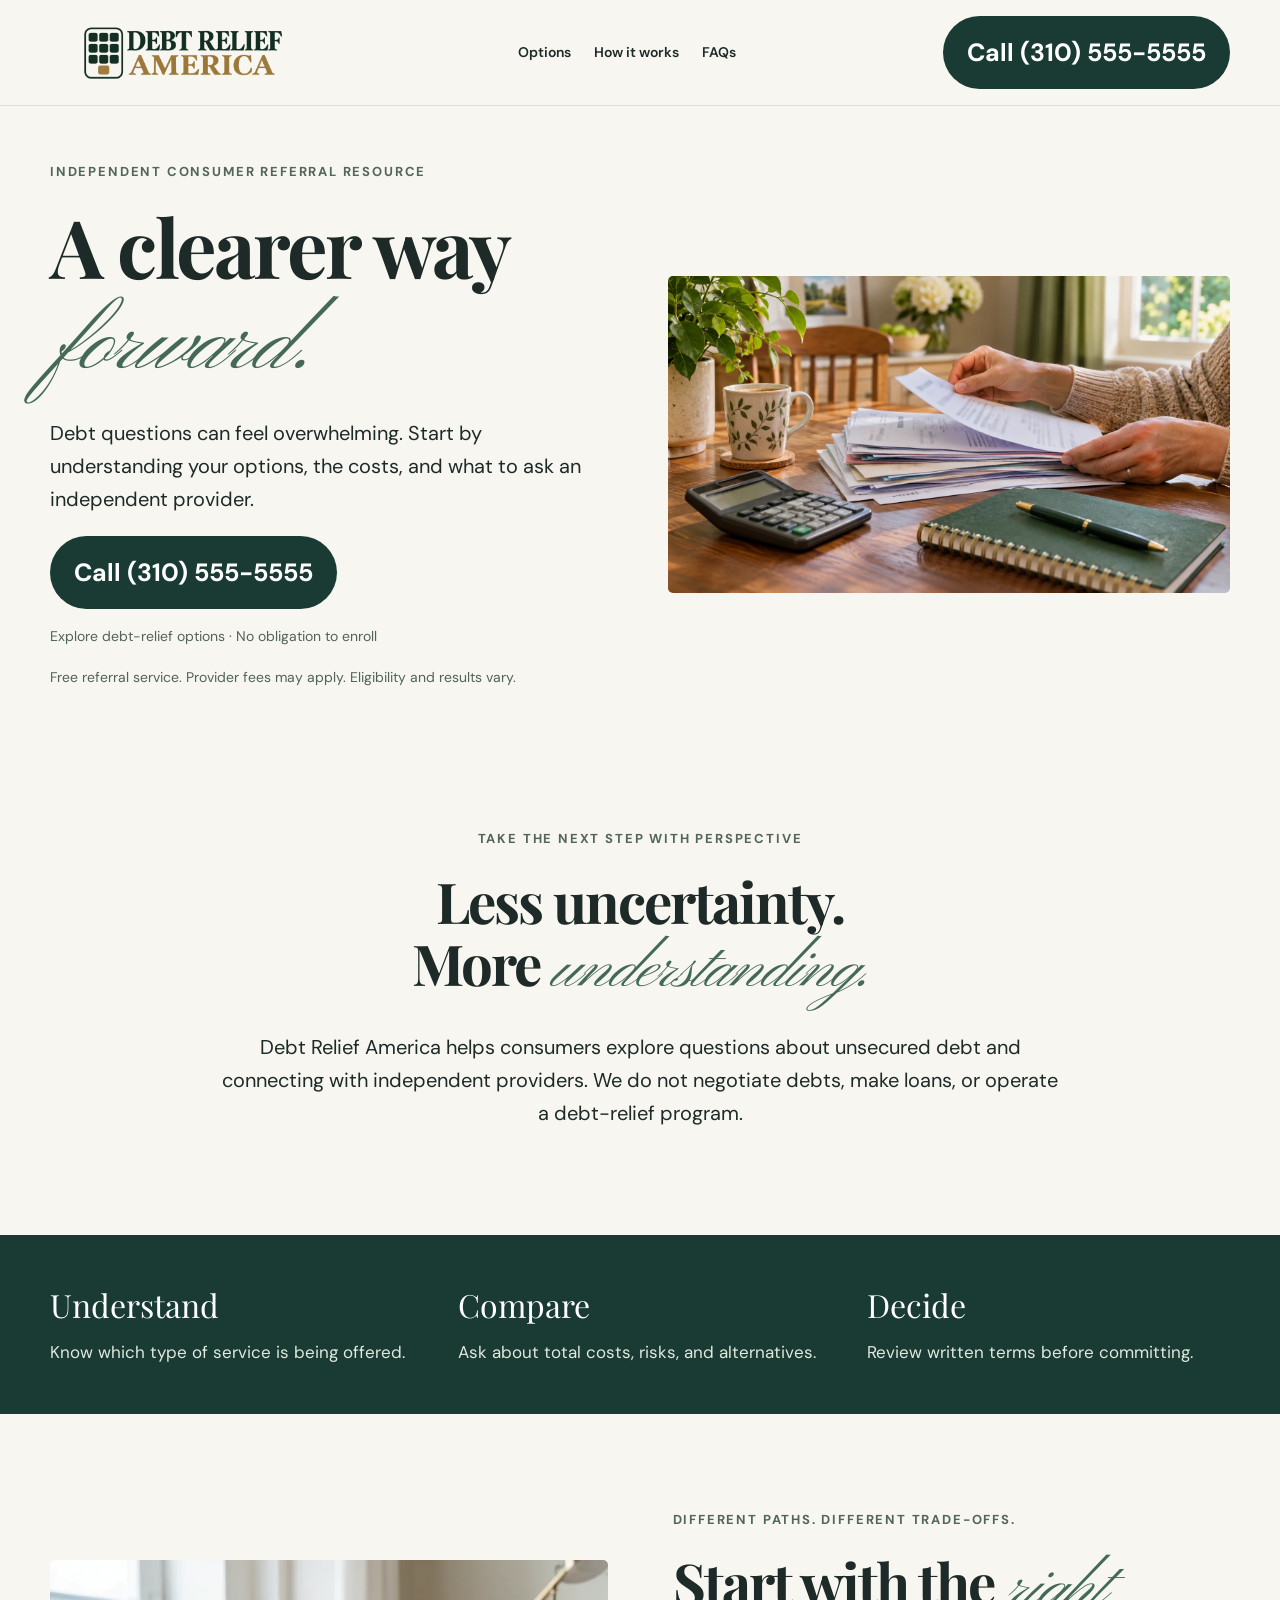
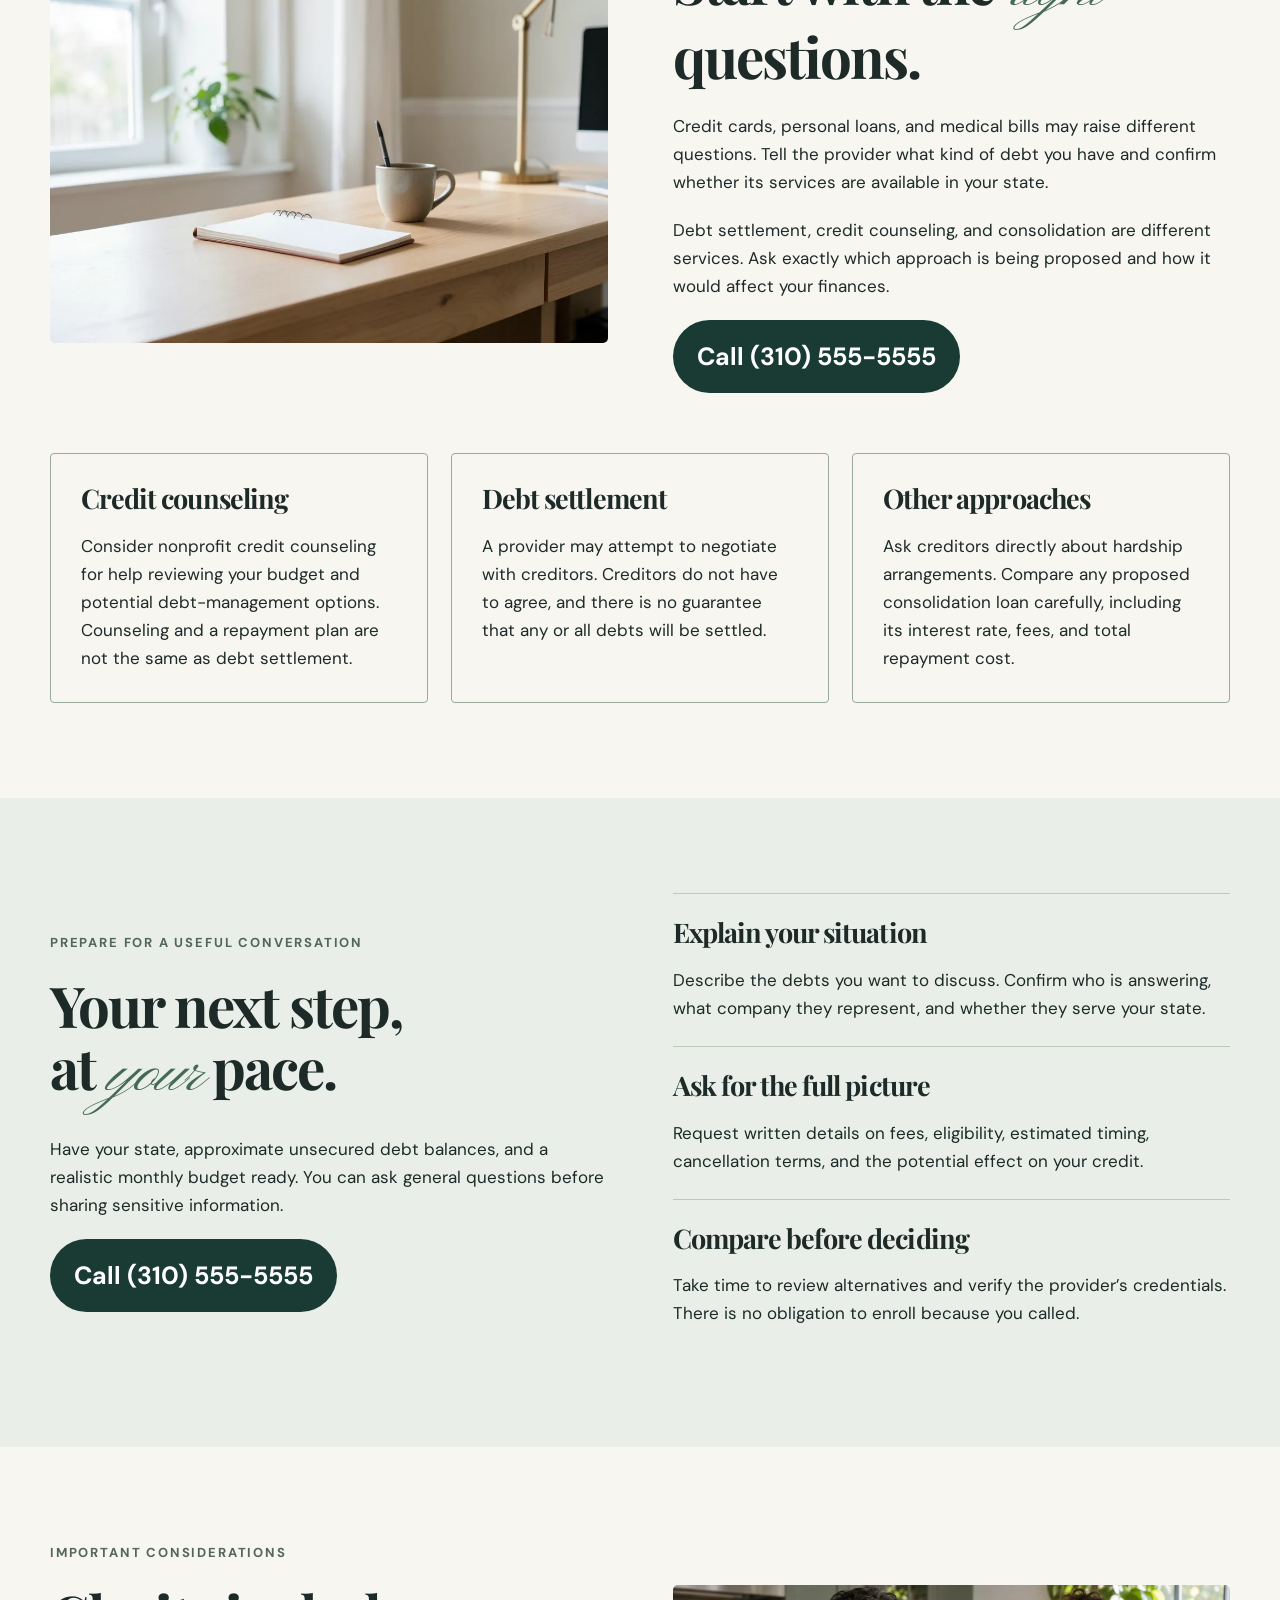
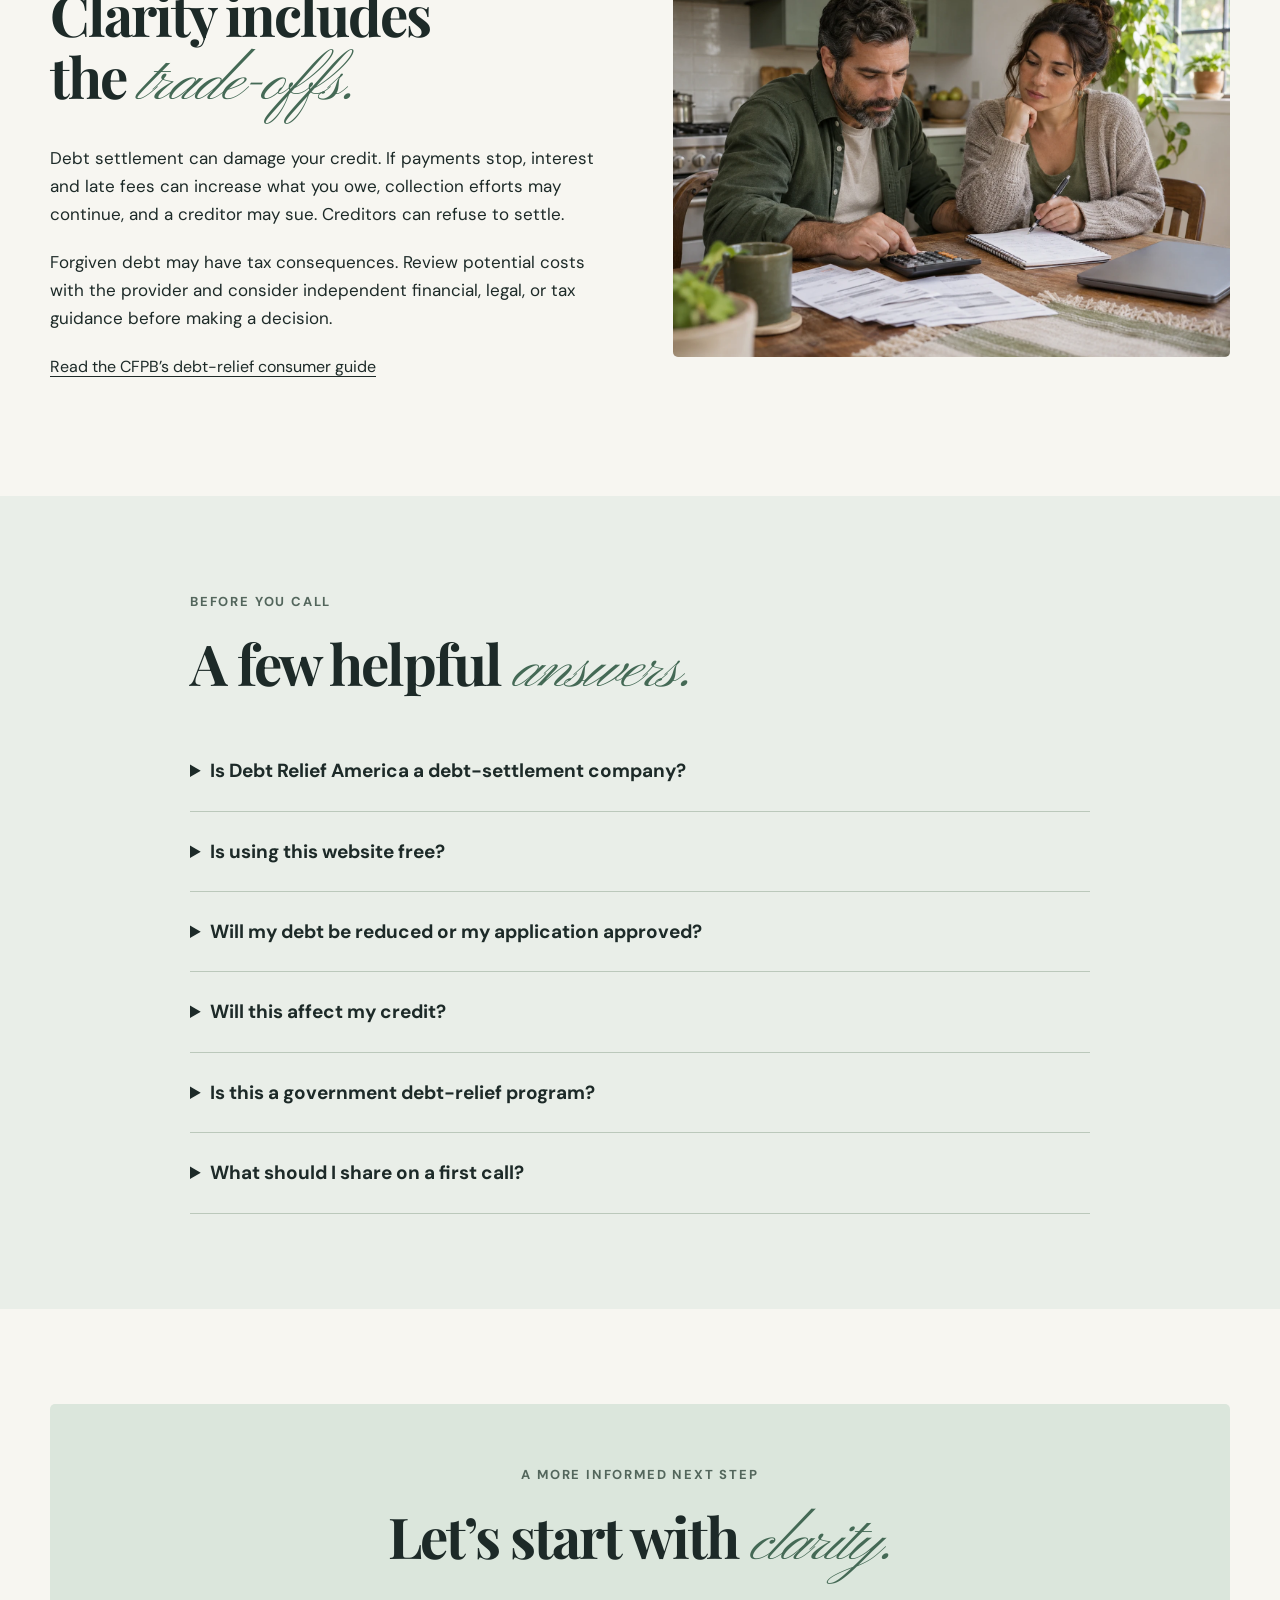
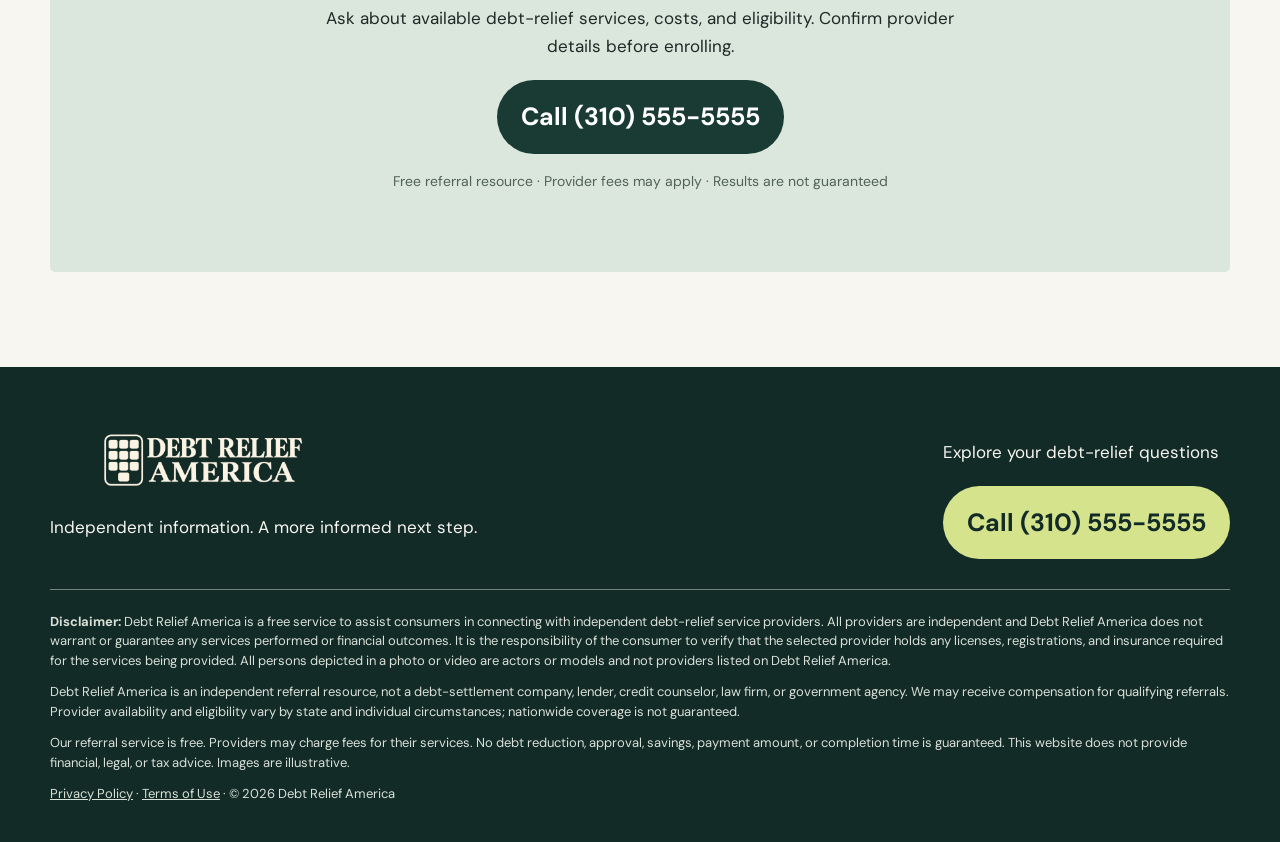
==== commit cbd25a9e: "Add files via upload" ====
--- a/index.html
+++ b/index.html
@@ -1,8 +1,8 @@
-<!doctype html><html lang="en"><head><meta charset="utf-8"><meta name="viewport" content="width=device-width,initial-scale=1"><meta name="theme-color" content="#193b34"><meta name="description" content="Explore consumer debt-relief questions with Debt Relief America, an independent referral resource. Understand provider options, costs and risks before deciding."><title>Debt Relief America — Explore Your Options</title><link rel="preconnect" href="https://fonts.googleapis.com"><link href="https://fonts.googleapis.com/css2?family=DM+Sans:wght@400;500;600;700&family=Playfair+Display:wght@500;600;700&family=Pinyon+Script&display=swap" rel="stylesheet"><link rel="stylesheet" href="css/style.css?v=logo-photos-2"></head><body><a class="skip" href="#main">Skip to content</a><header><div class="wrap navigation"><a class="brand" href="index.html" aria-label="Debt Relief America home" style="display:block;width:260px;max-width:40vw"><img src="assets/debt-relief-america-logo.png" alt="Debt Relief America" width="260" style="display:block;width:100%;height:auto;max-height:75px;object-fit:contain"></a><nav aria-label="Main navigation"><a href="index.html#options">Options</a><a href="index.html#steps">How it works</a><a href="index.html#faqs">FAQs</a></nav><a class="call" href="tel:+13105555555">Call (310) 555-5555</a></div></header><main id="main"><section class="hero wrap"><div class="hero-copy"><p class="eyebrow">Independent consumer referral resource</p><h1>A clearer way <em>forward.</em></h1><p class="lead">Debt questions can feel overwhelming. Start by understanding your options, the costs, and what to ask an independent provider.</p><a class="call" href="tel:+13105555555">Call (310) 555-5555</a><p class="call-note">Explore debt-relief options · No obligation to enroll</p><p class="micro">Free referral service. Provider fees may apply. Eligibility and results vary.</p></div><img src="assets/household-bills.webp" alt="Reviewing household bills with a calculator and notebook" fetchpriority="high"></section>
+<!doctype html><html lang="en"><head><meta charset="utf-8"><meta name="viewport" content="width=device-width,initial-scale=1"><meta name="theme-color" content="#193b34"><meta name="description" content="Explore consumer debt-relief questions with Debt Relief America, an independent referral resource. Understand provider options, costs and risks before deciding."><title>Debt Relief America — Explore Your Options</title><link rel="preconnect" href="https://fonts.googleapis.com"><link href="https://fonts.googleapis.com/css2?family=DM+Sans:wght@400;500;600;700&family=Playfair+Display:wght@500;600;700&family=Pinyon+Script&display=swap" rel="stylesheet"><link rel="stylesheet" href="css/style.css?v=keypad-logo-3"></head><body><a class="skip" href="#main">Skip to content</a><header><div class="wrap navigation"><a class="brand" href="index.html" aria-label="Debt Relief America home" style="display:block;width:260px;max-width:40vw"><img src="assets/debt-relief-america-keypad-logo.png" alt="Debt Relief America" width="260" style="display:block;width:100%;height:auto;max-height:75px;object-fit:contain"></a><nav aria-label="Main navigation"><a href="index.html#options">Options</a><a href="index.html#steps">How it works</a><a href="index.html#faqs">FAQs</a></nav><a class="call" href="tel:+13105555555">Call (310) 555-5555</a></div></header><main id="main"><section class="hero wrap"><div class="hero-copy"><p class="eyebrow">Independent consumer referral resource</p><h1>A clearer way <em>forward.</em></h1><p class="lead">Debt questions can feel overwhelming. Start by understanding your options, the costs, and what to ask an independent provider.</p><a class="call" href="tel:+13105555555">Call (310) 555-5555</a><p class="call-note">Explore debt-relief options · No obligation to enroll</p><p class="micro">Free referral service. Provider fees may apply. Eligibility and results vary.</p></div><img src="assets/household-bills.webp" alt="Reviewing household bills with a calculator and notebook" fetchpriority="high"></section>
 <section class="intro wrap"><p class="eyebrow">Take the next step with perspective</p><h2>Less uncertainty.<br>More <em>understanding.</em></h2><p class="lead">Debt Relief America helps consumers explore questions about unsecured debt and connecting with independent providers. We do not negotiate debts, make loans, or operate a debt-relief program.</p></section>
 <section class="band"><div class="wrap pillars"><div><strong>Understand</strong><p>Know which type of service is being offered.</p></div><div><strong>Compare</strong><p>Ask about total costs, risks, and alternatives.</p></div><div><strong>Decide</strong><p>Review written terms before committing.</p></div></div></section>
 <section id="options" class="section wrap"><div class="split"><img src="assets/img-3.webp" alt="A quiet desk for reviewing household finances" loading="lazy"><div><p class="eyebrow">Different paths. Different trade-offs.</p><h2>Start with the <em>right</em> questions.</h2><p>Credit cards, personal loans, and medical bills may raise different questions. Tell the provider what kind of debt you have and confirm whether its services are available in your state.</p><p>Debt settlement, credit counseling, and consolidation are different services. Ask exactly which approach is being proposed and how it would affect your finances.</p><a class="call" href="tel:+13105555555">Call (310) 555-5555</a></div></div><div class="cards"><article><h3>Credit counseling</h3><p>Consider nonprofit credit counseling for help reviewing your budget and potential debt-management options. Counseling and a repayment plan are not the same as debt settlement.</p></article><article><h3>Debt settlement</h3><p>A provider may attempt to negotiate with creditors. Creditors do not have to agree, and there is no guarantee that any or all debts will be settled.</p></article><article><h3>Other approaches</h3><p>Ask creditors directly about hardship arrangements. Compare any proposed consolidation loan carefully, including its interest rate, fees, and total repayment cost.</p></article></div></section>
 <section class="soft section" id="steps"><div class="wrap split"><div><p class="eyebrow">Prepare for a useful conversation</p><h2>Your next step,<br>at <em>your</em> pace.</h2><p>Have your state, approximate unsecured debt balances, and a realistic monthly budget ready. You can ask general questions before sharing sensitive information.</p><a class="call" href="tel:+13105555555">Call (310) 555-5555</a></div><div class="steps"><article><h3>Explain your situation</h3><p>Describe the debts you want to discuss. Confirm who is answering, what company they represent, and whether they serve your state.</p></article><article><h3>Ask for the full picture</h3><p>Request written details on fees, eligibility, estimated timing, cancellation terms, and the potential effect on your credit.</p></article><article><h3>Compare before deciding</h3><p>Take time to review alternatives and verify the provider’s credentials. There is no obligation to enroll because you called.</p></article></div></div></section>
 <section class="section wrap" id="considerations"><div class="split"><div><p class="eyebrow">Important considerations</p><h2>Clarity includes<br>the <em>trade-offs.</em></h2><p>Debt settlement can damage your credit. If payments stop, interest and late fees can increase what you owe, collection efforts may continue, and a creditor may sue. Creditors can refuse to settle.</p><p>Forgiven debt may have tax consequences. Review potential costs with the provider and consider independent financial, legal, or tax guidance before making a decision.</p><p><a class="resource" href="https://www.consumerfinance.gov/ask-cfpb/what-is-a-debt-relief-program-and-how-do-i-know-if-i-should-use-one-en-1457/">Read the CFPB’s debt-relief consumer guide</a></p></div><img src="assets/household-budget-review.webp" alt="A couple reviewing their household budget and bills together" loading="lazy"></div></section>
 <section class="soft section" id="faqs"><div class="wrap faq"><p class="eyebrow">Before you call</p><h2>A few helpful <em>answers.</em></h2><details><summary>Is Debt Relief America a debt-settlement company?</summary><p>No. This is an independent information and referral resource. Services are provided by independent companies, subject to availability and eligibility.</p></details><details><summary>Is using this website free?</summary><p>Our referral resource is free. Independent providers may charge fees for their services. Ask for all costs in writing before agreeing to any program.</p></details><details><summary>Will my debt be reduced or my application approved?</summary><p>No outcome is guaranteed. Eligibility, potential results, and provider availability depend on your circumstances, state, debt type, and other factors.</p></details><details><summary>Will this affect my credit?</summary><p>Debt settlement can negatively affect your credit, and missed payments can lead to additional costs and collection activity. Ask the provider about the specific risks of its proposed approach.</p></details><details><summary>Is this a government debt-relief program?</summary><p>No. Debt Relief America is not a government agency and is not affiliated with a government debt-forgiveness program.</p></details><details><summary>What should I share on a first call?</summary><p>Start with general information such as your state and approximate debt balances. Confirm the recipient’s identity and privacy practices before sharing account numbers, Social Security numbers, or payment information.</p></details></div></section>
-<section class="section wrap"><div class="cta-panel"><p class="eyebrow">A more informed next step</p><h2>Let’s start with <em>clarity.</em></h2><p>Ask about available debt-relief services, costs, and eligibility. Confirm provider details before enrolling.</p><a class="call" href="tel:+13105555555">Call (310) 555-5555</a><p class="micro">Free referral resource · Provider fees may apply · Results are not guaranteed</p></div></section></main><footer><div class="wrap"><div class="footer-top"><div><a class="brand" href="index.html" aria-label="Debt Relief America home" style="display:block;width:260px;max-width:40vw"><img src="assets/debt-relief-america-logo.png" alt="Debt Relief America" width="260" style="display:block;width:100%;height:auto;max-height:75px;object-fit:contain"></a><p>Independent information. A more informed next step.</p></div><div><p>Explore your debt-relief questions</p><a class="call" href="tel:+13105555555">Call (310) 555-5555</a></div></div><div class="disclaimer"><p><strong>Disclaimer:</strong> Debt Relief America is a free service to assist consumers in connecting with independent debt-relief service providers. All providers are independent and Debt Relief America does not warrant or guarantee any services performed or financial outcomes. It is the responsibility of the consumer to verify that the selected provider holds any licenses, registrations, and insurance required for the services being provided. All persons depicted in a photo or video are actors or models and not providers listed on Debt Relief America.</p><p>Debt Relief America is an independent referral resource, not a debt-settlement company, lender, credit counselor, law firm, or government agency. We may receive compensation for qualifying referrals. Provider availability and eligibility vary by state and individual circumstances; nationwide coverage is not guaranteed.</p><p>Our referral service is free. Providers may charge fees for their services. No debt reduction, approval, savings, payment amount, or completion time is guaranteed. This website does not provide financial, legal, or tax advice. Images are illustrative.</p><p><a href="privacy.html">Privacy Policy</a> · <a href="terms.html">Terms of Use</a> · © 2026 Debt Relief America</p></div></div></footer></body></html>+<section class="section wrap"><div class="cta-panel"><p class="eyebrow">A more informed next step</p><h2>Let’s start with <em>clarity.</em></h2><p>Ask about available debt-relief services, costs, and eligibility. Confirm provider details before enrolling.</p><a class="call" href="tel:+13105555555">Call (310) 555-5555</a><p class="micro">Free referral resource · Provider fees may apply · Results are not guaranteed</p></div></section></main><footer><div class="wrap"><div class="footer-top"><div><a class="brand" href="index.html" aria-label="Debt Relief America home" style="display:block;width:260px;max-width:40vw"><img src="assets/debt-relief-america-keypad-logo.png" alt="Debt Relief America" width="260" style="display:block;width:100%;height:auto;max-height:75px;object-fit:contain"></a><p>Independent information. A more informed next step.</p></div><div><p>Explore your debt-relief questions</p><a class="call" href="tel:+13105555555">Call (310) 555-5555</a></div></div><div class="disclaimer"><p><strong>Disclaimer:</strong> Debt Relief America is a free service to assist consumers in connecting with independent debt-relief service providers. All providers are independent and Debt Relief America does not warrant or guarantee any services performed or financial outcomes. It is the responsibility of the consumer to verify that the selected provider holds any licenses, registrations, and insurance required for the services being provided. All persons depicted in a photo or video are actors or models and not providers listed on Debt Relief America.</p><p>Debt Relief America is an independent referral resource, not a debt-settlement company, lender, credit counselor, law firm, or government agency. We may receive compensation for qualifying referrals. Provider availability and eligibility vary by state and individual circumstances; nationwide coverage is not guaranteed.</p><p>Our referral service is free. Providers may charge fees for their services. No debt reduction, approval, savings, payment amount, or completion time is guaranteed. This website does not provide financial, legal, or tax advice. Images are illustrative.</p><p><a href="privacy.html">Privacy Policy</a> · <a href="terms.html">Terms of Use</a> · © 2026 Debt Relief America</p></div></div></footer></body></html>
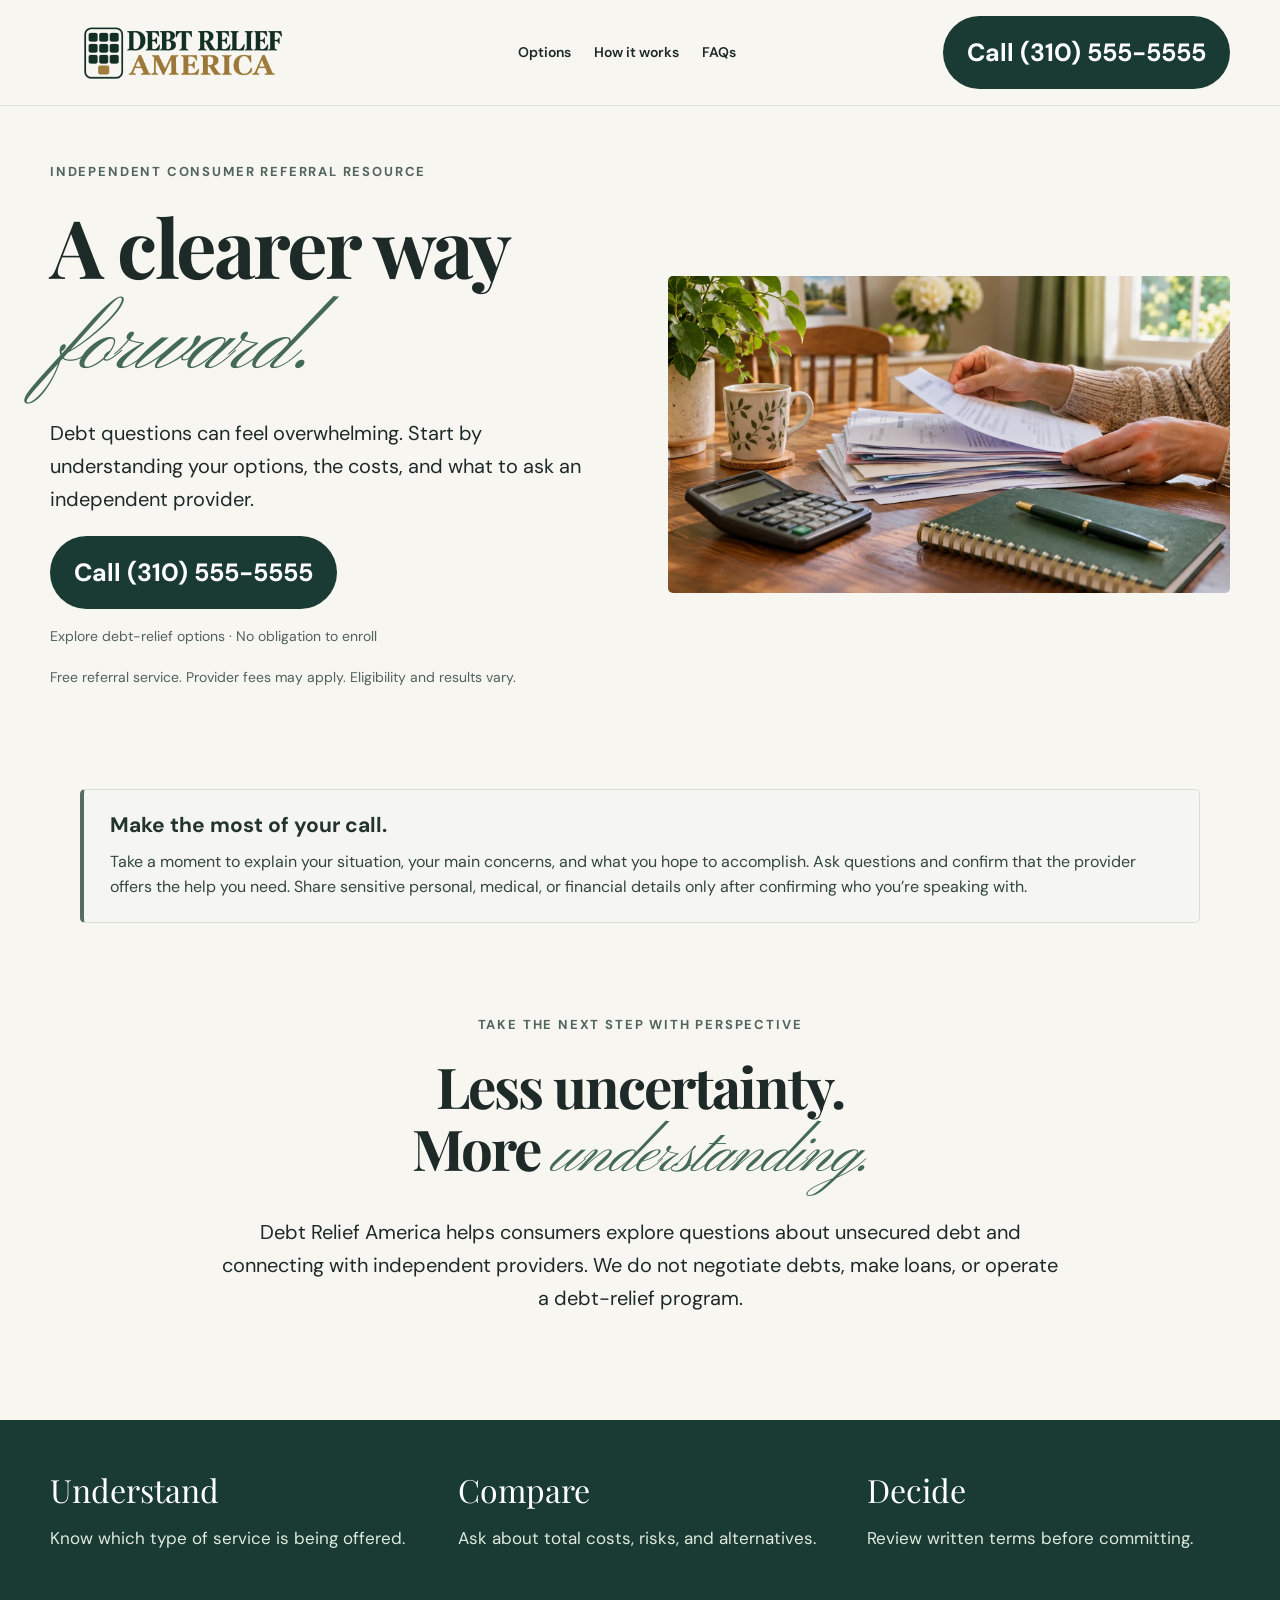
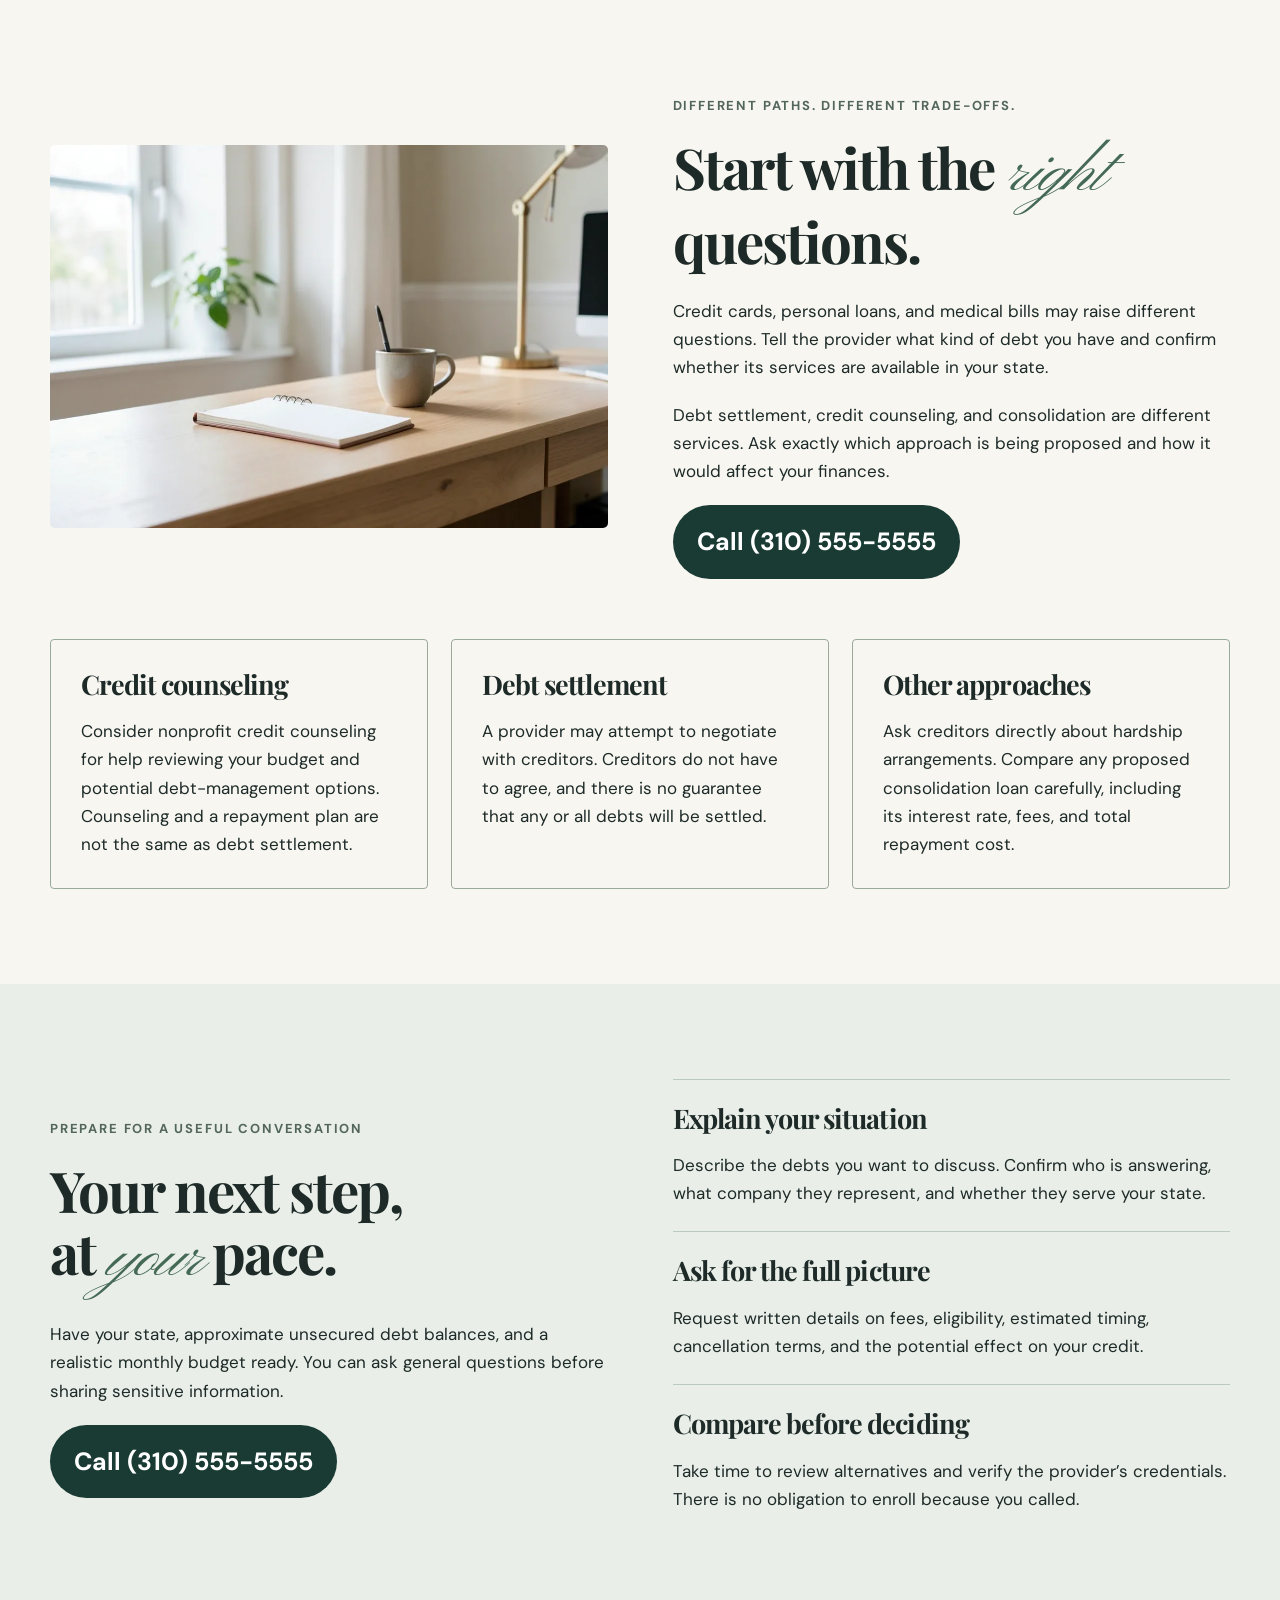
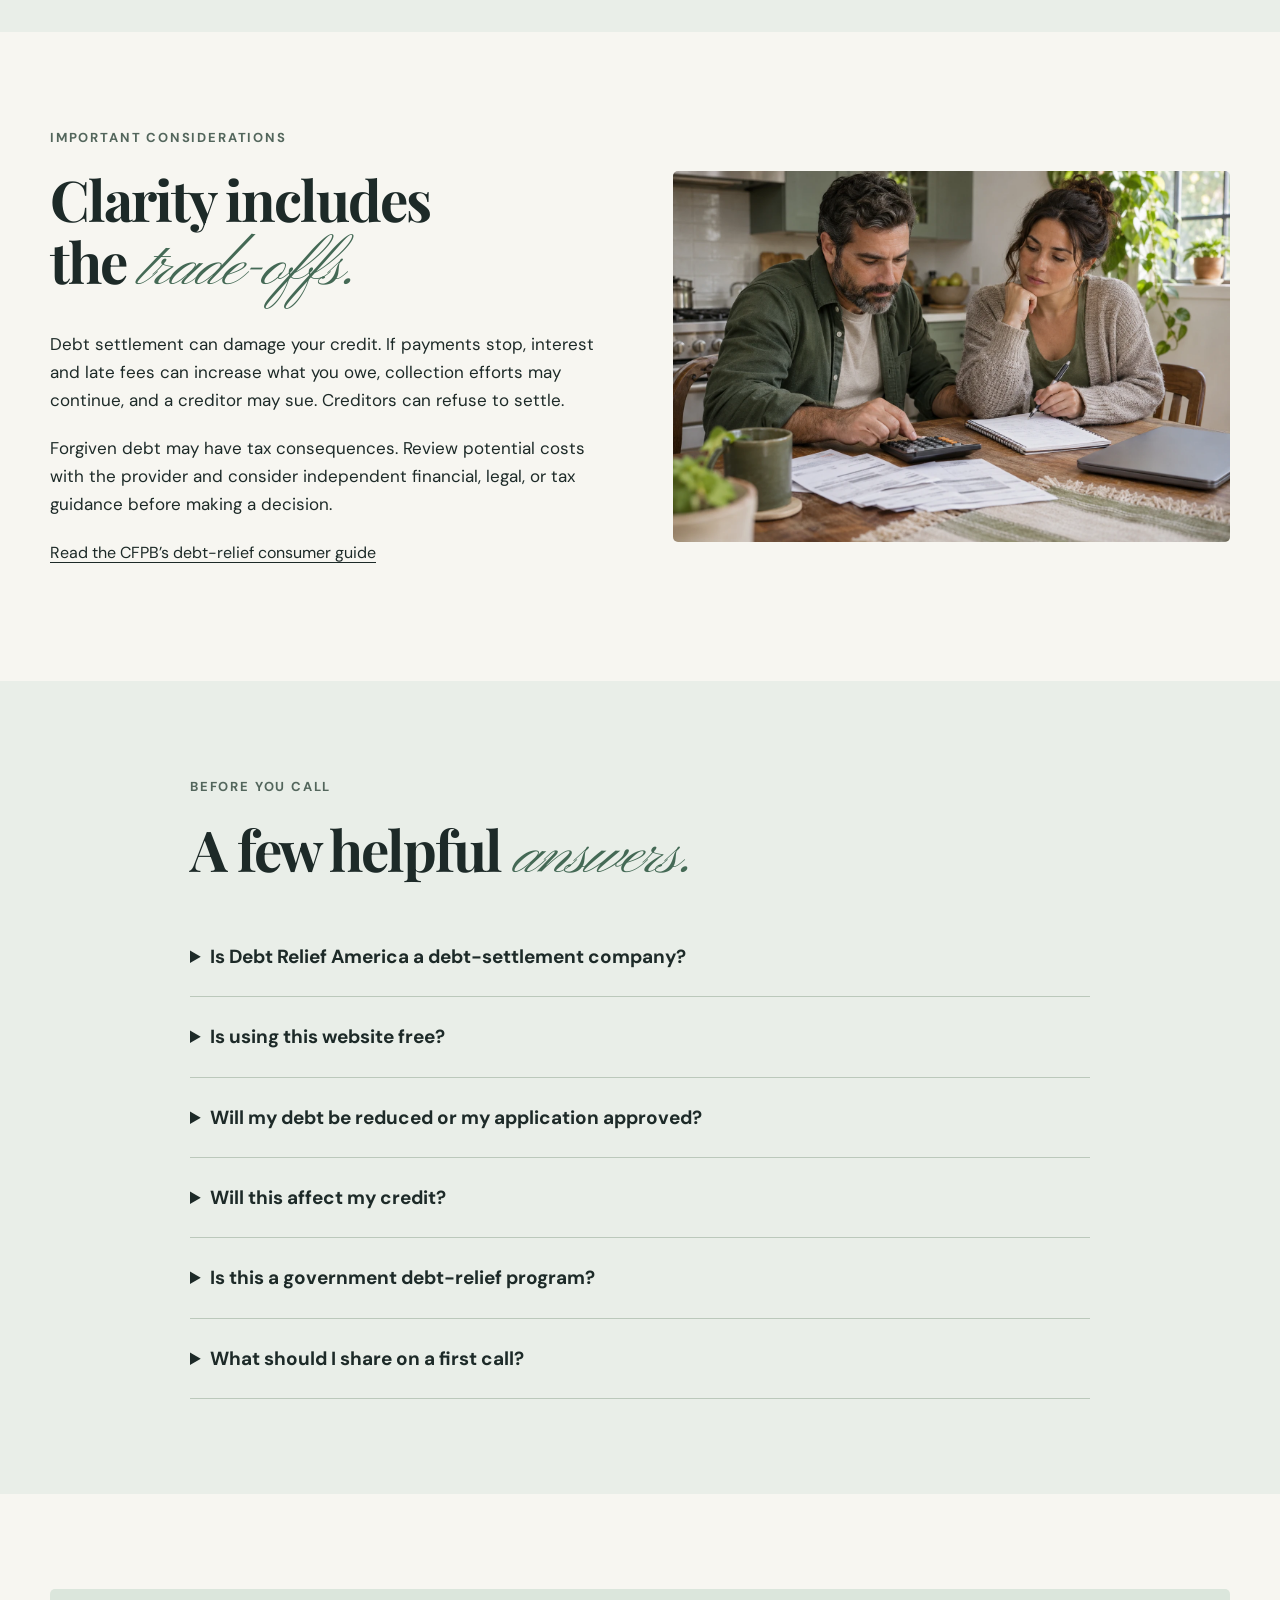
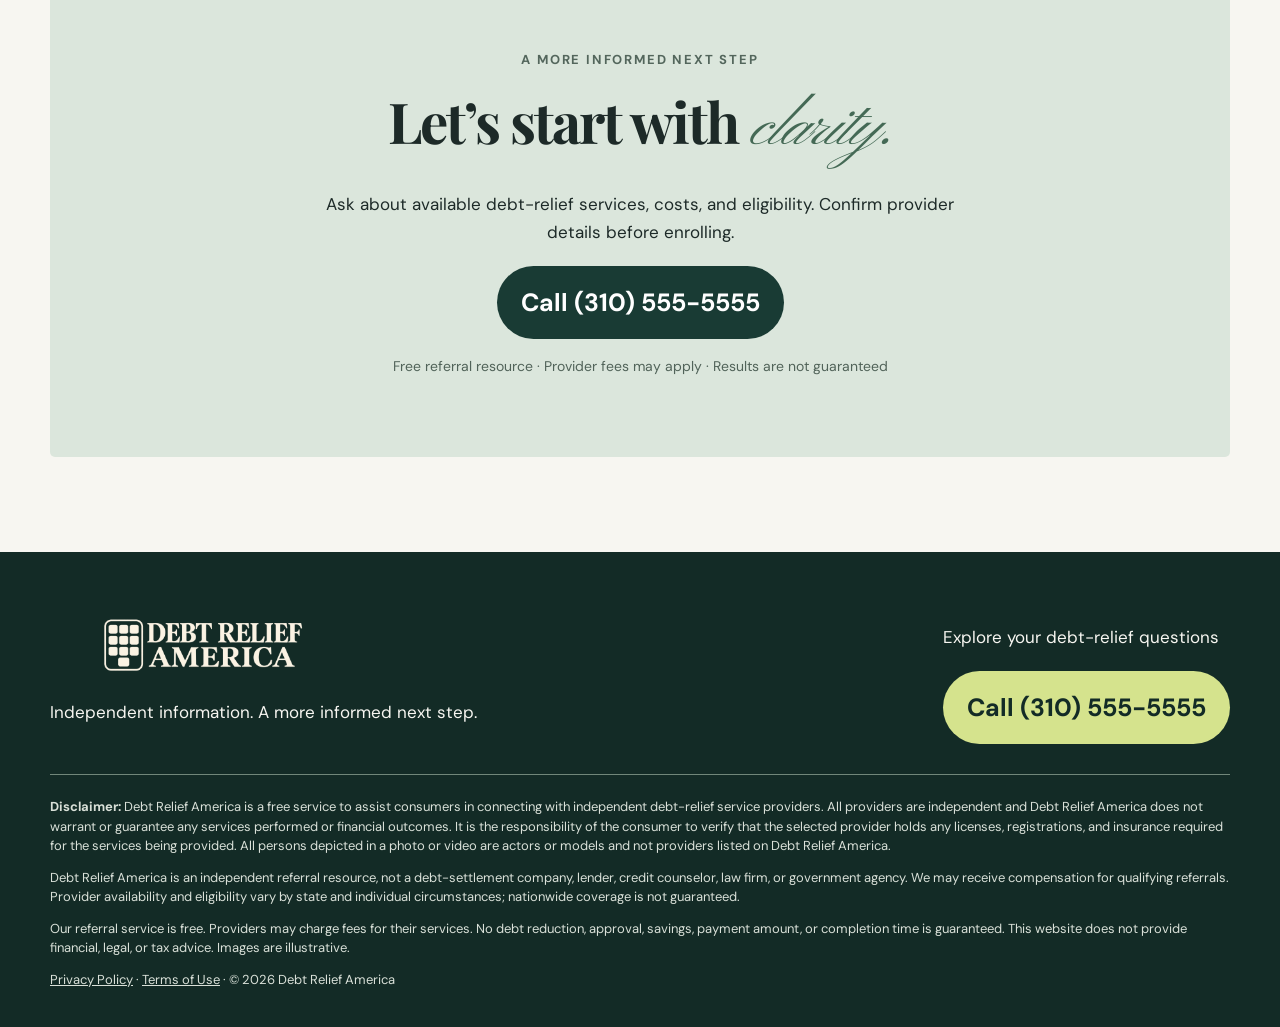
==== commit 6951705b: "Add files via upload" ====
--- a/index.html
+++ b/index.html
@@ -1,4 +1,4 @@
-<!doctype html><html lang="en"><head><meta charset="utf-8"><meta name="viewport" content="width=device-width,initial-scale=1"><meta name="theme-color" content="#193b34"><meta name="description" content="Explore consumer debt-relief questions with Debt Relief America, an independent referral resource. Understand provider options, costs and risks before deciding."><title>Debt Relief America — Explore Your Options</title><link rel="preconnect" href="https://fonts.googleapis.com"><link href="https://fonts.googleapis.com/css2?family=DM+Sans:wght@400;500;600;700&family=Playfair+Display:wght@500;600;700&family=Pinyon+Script&display=swap" rel="stylesheet"><link rel="stylesheet" href="css/style.css?v=keypad-logo-3"></head><body><a class="skip" href="#main">Skip to content</a><header><div class="wrap navigation"><a class="brand" href="index.html" aria-label="Debt Relief America home" style="display:block;width:260px;max-width:40vw"><img src="assets/debt-relief-america-keypad-logo.png" alt="Debt Relief America" width="260" style="display:block;width:100%;height:auto;max-height:75px;object-fit:contain"></a><nav aria-label="Main navigation"><a href="index.html#options">Options</a><a href="index.html#steps">How it works</a><a href="index.html#faqs">FAQs</a></nav><a class="call" href="tel:+13105555555">Call (310) 555-5555</a></div></header><main id="main"><section class="hero wrap"><div class="hero-copy"><p class="eyebrow">Independent consumer referral resource</p><h1>A clearer way <em>forward.</em></h1><p class="lead">Debt questions can feel overwhelming. Start by understanding your options, the costs, and what to ask an independent provider.</p><a class="call" href="tel:+13105555555">Call (310) 555-5555</a><p class="call-note">Explore debt-relief options · No obligation to enroll</p><p class="micro">Free referral service. Provider fees may apply. Eligibility and results vary.</p></div><img src="assets/household-bills.webp" alt="Reviewing household bills with a calculator and notebook" fetchpriority="high"></section>
+<!doctype html><html lang="en"><head><meta charset="utf-8"><meta name="viewport" content="width=device-width,initial-scale=1"><meta name="theme-color" content="#193b34"><meta name="description" content="Explore consumer debt-relief questions with Debt Relief America, an independent referral resource. Understand provider options, costs and risks before deciding."><title>Debt Relief America — Explore Your Options</title><link rel="preconnect" href="https://fonts.googleapis.com"><link href="https://fonts.googleapis.com/css2?family=DM+Sans:wght@400;500;600;700&family=Playfair+Display:wght@500;600;700&family=Pinyon+Script&display=swap" rel="stylesheet"><link rel="stylesheet" href="css/style.css?v=keypad-logo-3"><style id="call-preparation-styles">.call-preparation-note{display:block!important;position:relative!important;inset:auto!important;z-index:1;box-sizing:border-box;width:calc(100% - 40px);max-width:1120px;margin:26px auto!important;padding:22px 26px!important;background:#f5f6f3!important;color:#23342f!important;border:1px solid #d7dfd8;border-left:4px solid #526e60;border-radius:5px;text-align:left!important;font-style:normal;letter-spacing:normal!important}.call-preparation-note h2{font-family:inherit!important;font-size:21px!important;font-weight:700!important;line-height:1.3!important;letter-spacing:normal!important;text-transform:none!important;color:#23342f!important;margin:0 0 9px!important;padding:0!important}.call-preparation-note p{font-family:inherit!important;font-size:16px!important;font-weight:400!important;line-height:1.6!important;letter-spacing:normal!important;text-transform:none!important;color:#34463f!important;max-width:none!important;margin:0!important;padding:0!important}@media(max-width:600px){.call-preparation-note{width:calc(100% - 32px);padding:19px 20px!important;margin:20px auto!important}.call-preparation-note h2{font-size:20px!important}}</style></head><body><a class="skip" href="#main">Skip to content</a><header><div class="wrap navigation"><a class="brand" href="index.html" aria-label="Debt Relief America home" style="display:block;width:260px;max-width:40vw"><img src="assets/debt-relief-america-keypad-logo.png" alt="Debt Relief America" width="260" style="display:block;width:100%;height:auto;max-height:75px;object-fit:contain"></a><nav aria-label="Main navigation"><a href="index.html#options">Options</a><a href="index.html#steps">How it works</a><a href="index.html#faqs">FAQs</a></nav><a class="call" href="tel:+13105555555">Call (310) 555-5555</a></div></header><main id="main"><section class="hero wrap"><div class="hero-copy"><p class="eyebrow">Independent consumer referral resource</p><h1>A clearer way <em>forward.</em></h1><p class="lead">Debt questions can feel overwhelming. Start by understanding your options, the costs, and what to ask an independent provider.</p><a class="call" href="tel:+13105555555">Call (310) 555-5555</a><p class="call-note">Explore debt-relief options · No obligation to enroll</p><p class="micro">Free referral service. Provider fees may apply. Eligibility and results vary.</p></div><img src="assets/household-bills.webp" alt="Reviewing household bills with a calculator and notebook" fetchpriority="high"></section><aside class="call-preparation-note" aria-labelledby="call-preparation-title"><h2 id="call-preparation-title">Make the most of your call.</h2><p>Take a moment to explain your situation, your main concerns, and what you hope to accomplish. Ask questions and confirm that the provider offers the help you need. Share sensitive personal, medical, or financial details only after confirming who you’re speaking with.</p></aside>
 <section class="intro wrap"><p class="eyebrow">Take the next step with perspective</p><h2>Less uncertainty.<br>More <em>understanding.</em></h2><p class="lead">Debt Relief America helps consumers explore questions about unsecured debt and connecting with independent providers. We do not negotiate debts, make loans, or operate a debt-relief program.</p></section>
 <section class="band"><div class="wrap pillars"><div><strong>Understand</strong><p>Know which type of service is being offered.</p></div><div><strong>Compare</strong><p>Ask about total costs, risks, and alternatives.</p></div><div><strong>Decide</strong><p>Review written terms before committing.</p></div></div></section>
 <section id="options" class="section wrap"><div class="split"><img src="assets/img-3.webp" alt="A quiet desk for reviewing household finances" loading="lazy"><div><p class="eyebrow">Different paths. Different trade-offs.</p><h2>Start with the <em>right</em> questions.</h2><p>Credit cards, personal loans, and medical bills may raise different questions. Tell the provider what kind of debt you have and confirm whether its services are available in your state.</p><p>Debt settlement, credit counseling, and consolidation are different services. Ask exactly which approach is being proposed and how it would affect your finances.</p><a class="call" href="tel:+13105555555">Call (310) 555-5555</a></div></div><div class="cards"><article><h3>Credit counseling</h3><p>Consider nonprofit credit counseling for help reviewing your budget and potential debt-management options. Counseling and a repayment plan are not the same as debt settlement.</p></article><article><h3>Debt settlement</h3><p>A provider may attempt to negotiate with creditors. Creditors do not have to agree, and there is no guarantee that any or all debts will be settled.</p></article><article><h3>Other approaches</h3><p>Ask creditors directly about hardship arrangements. Compare any proposed consolidation loan carefully, including its interest rate, fees, and total repayment cost.</p></article></div></section>
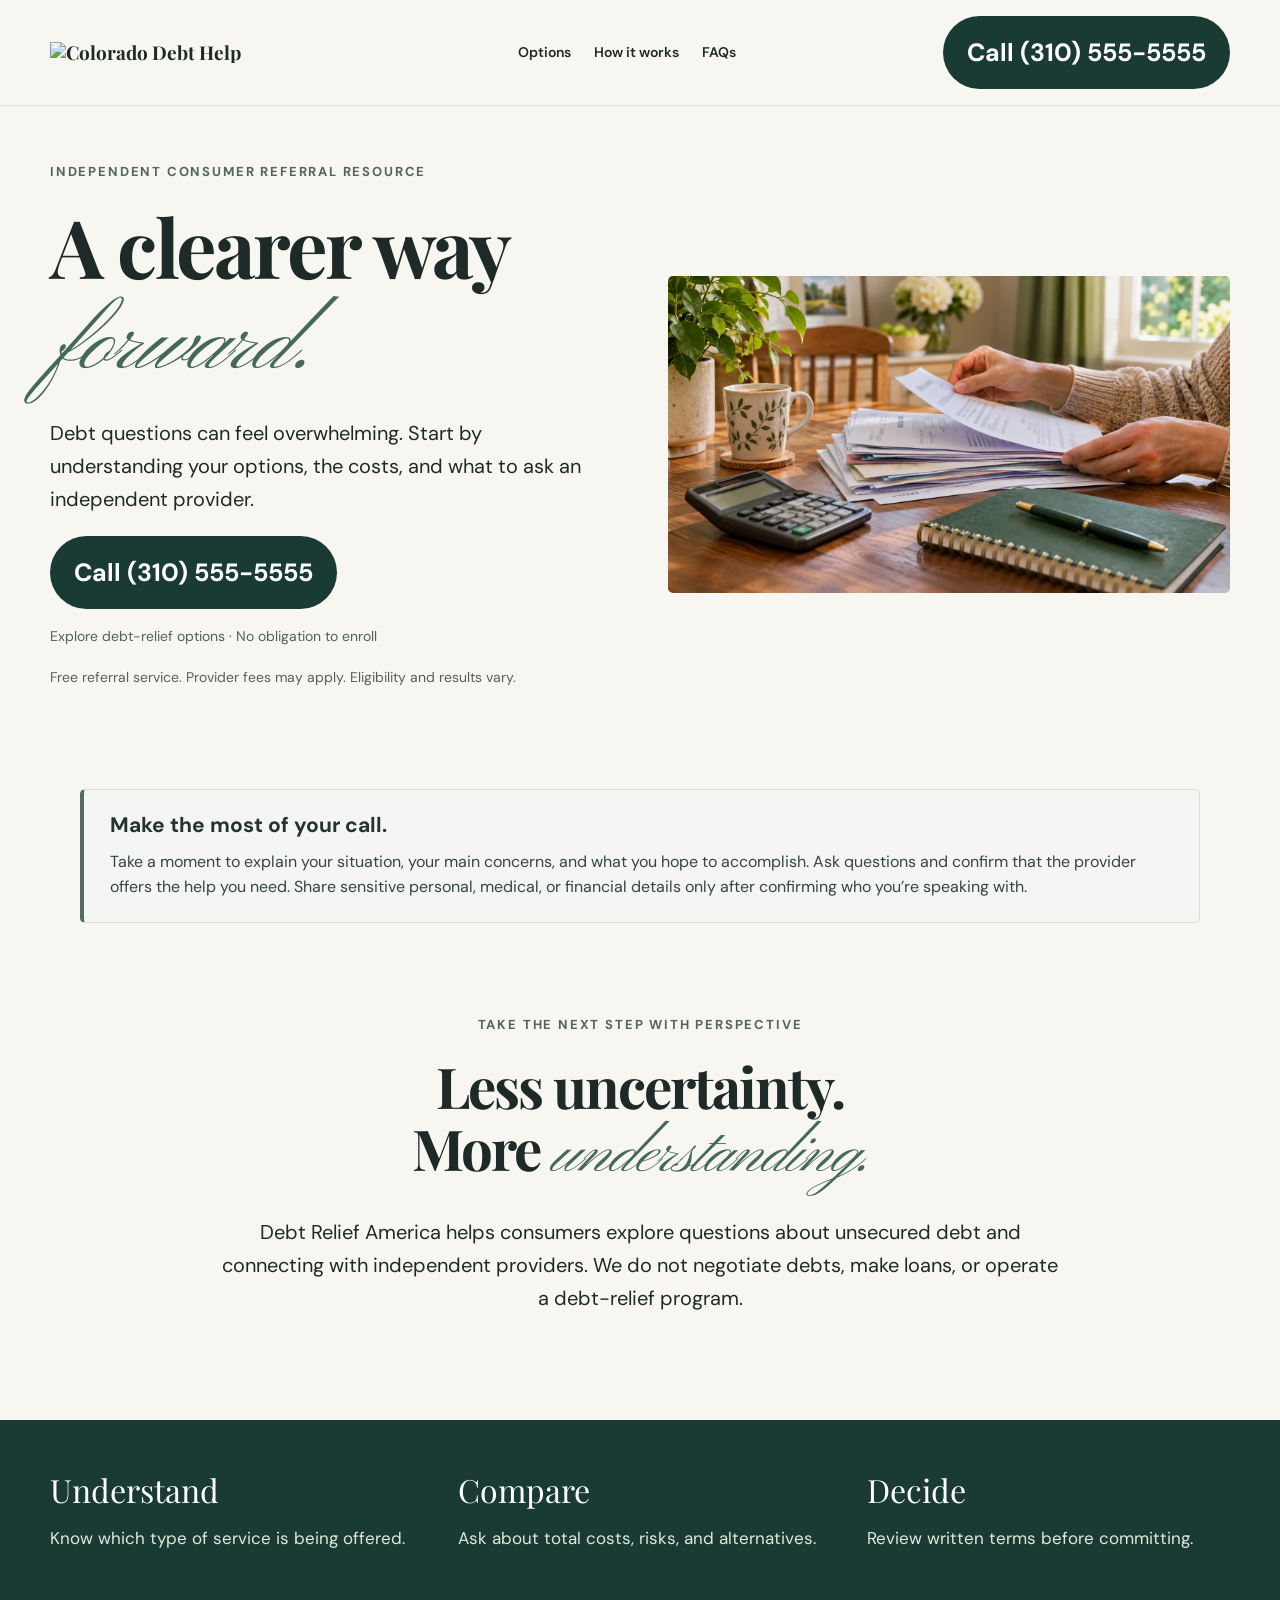
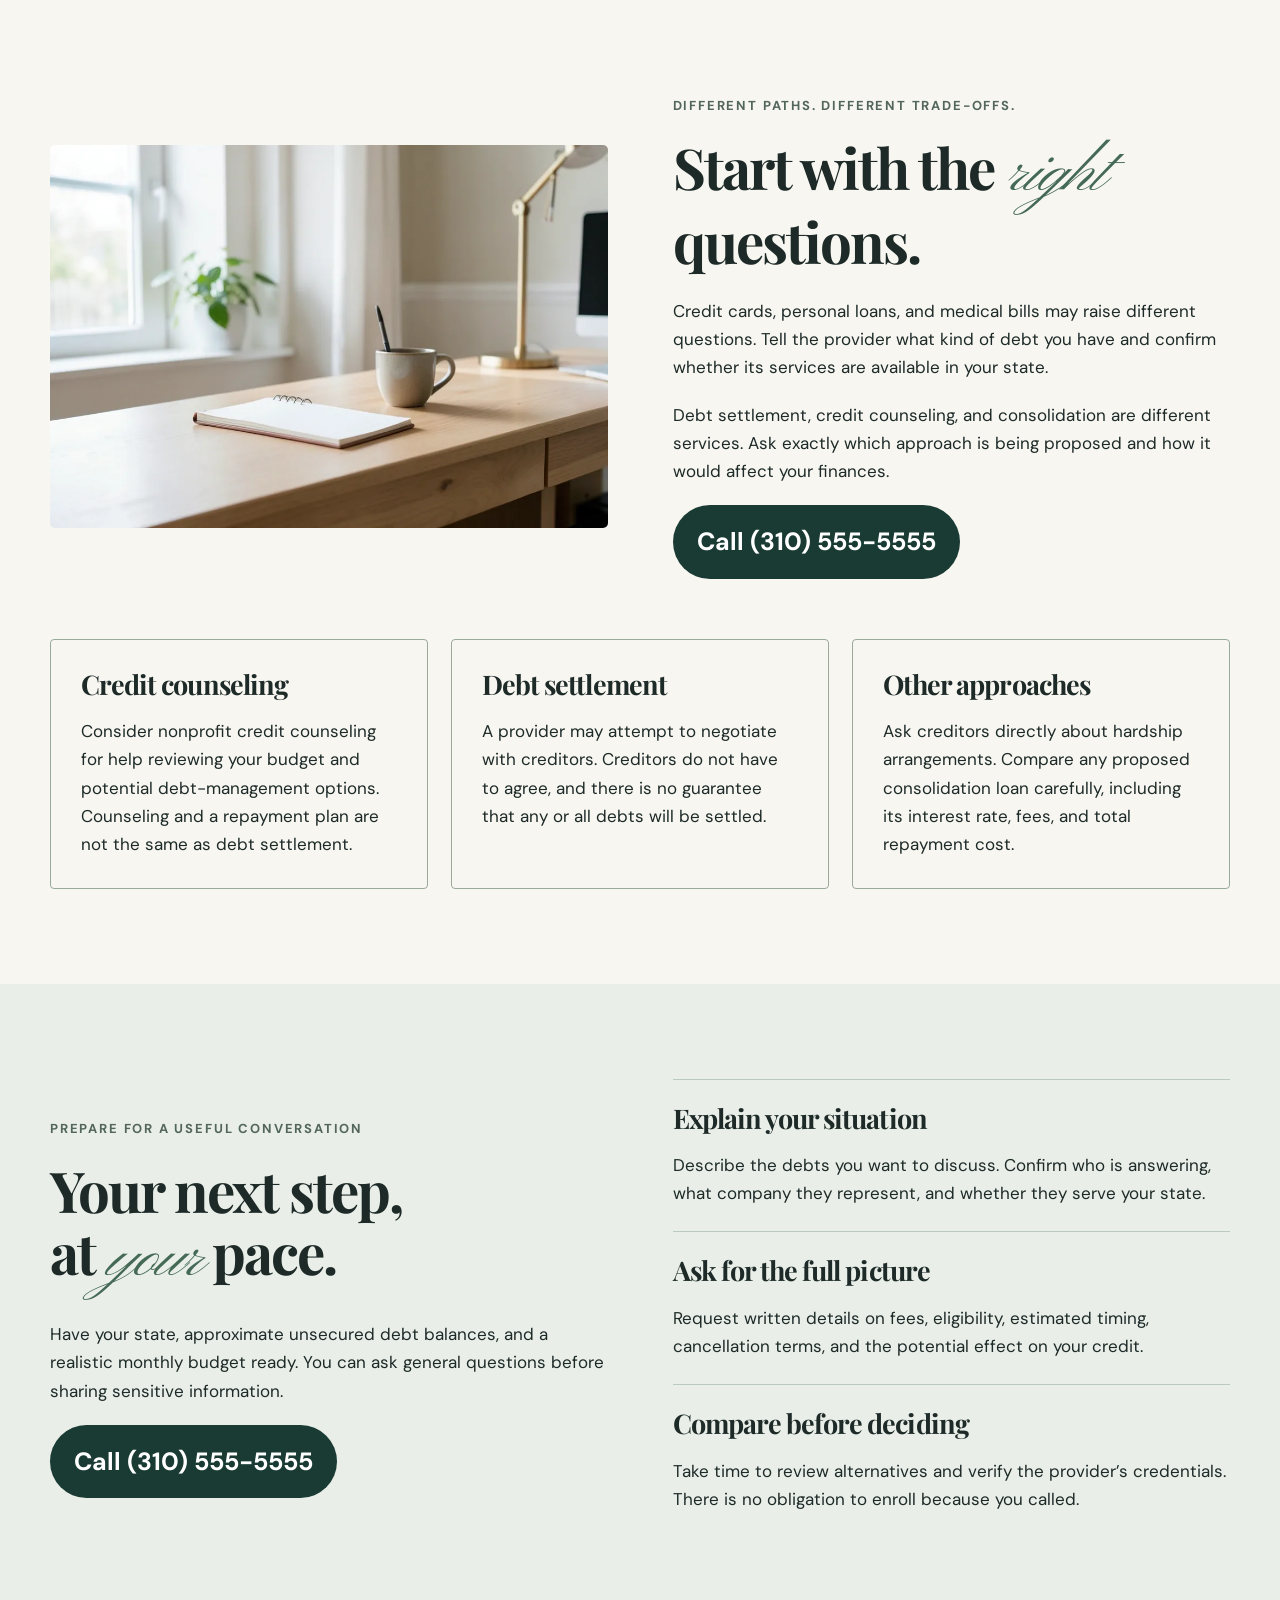
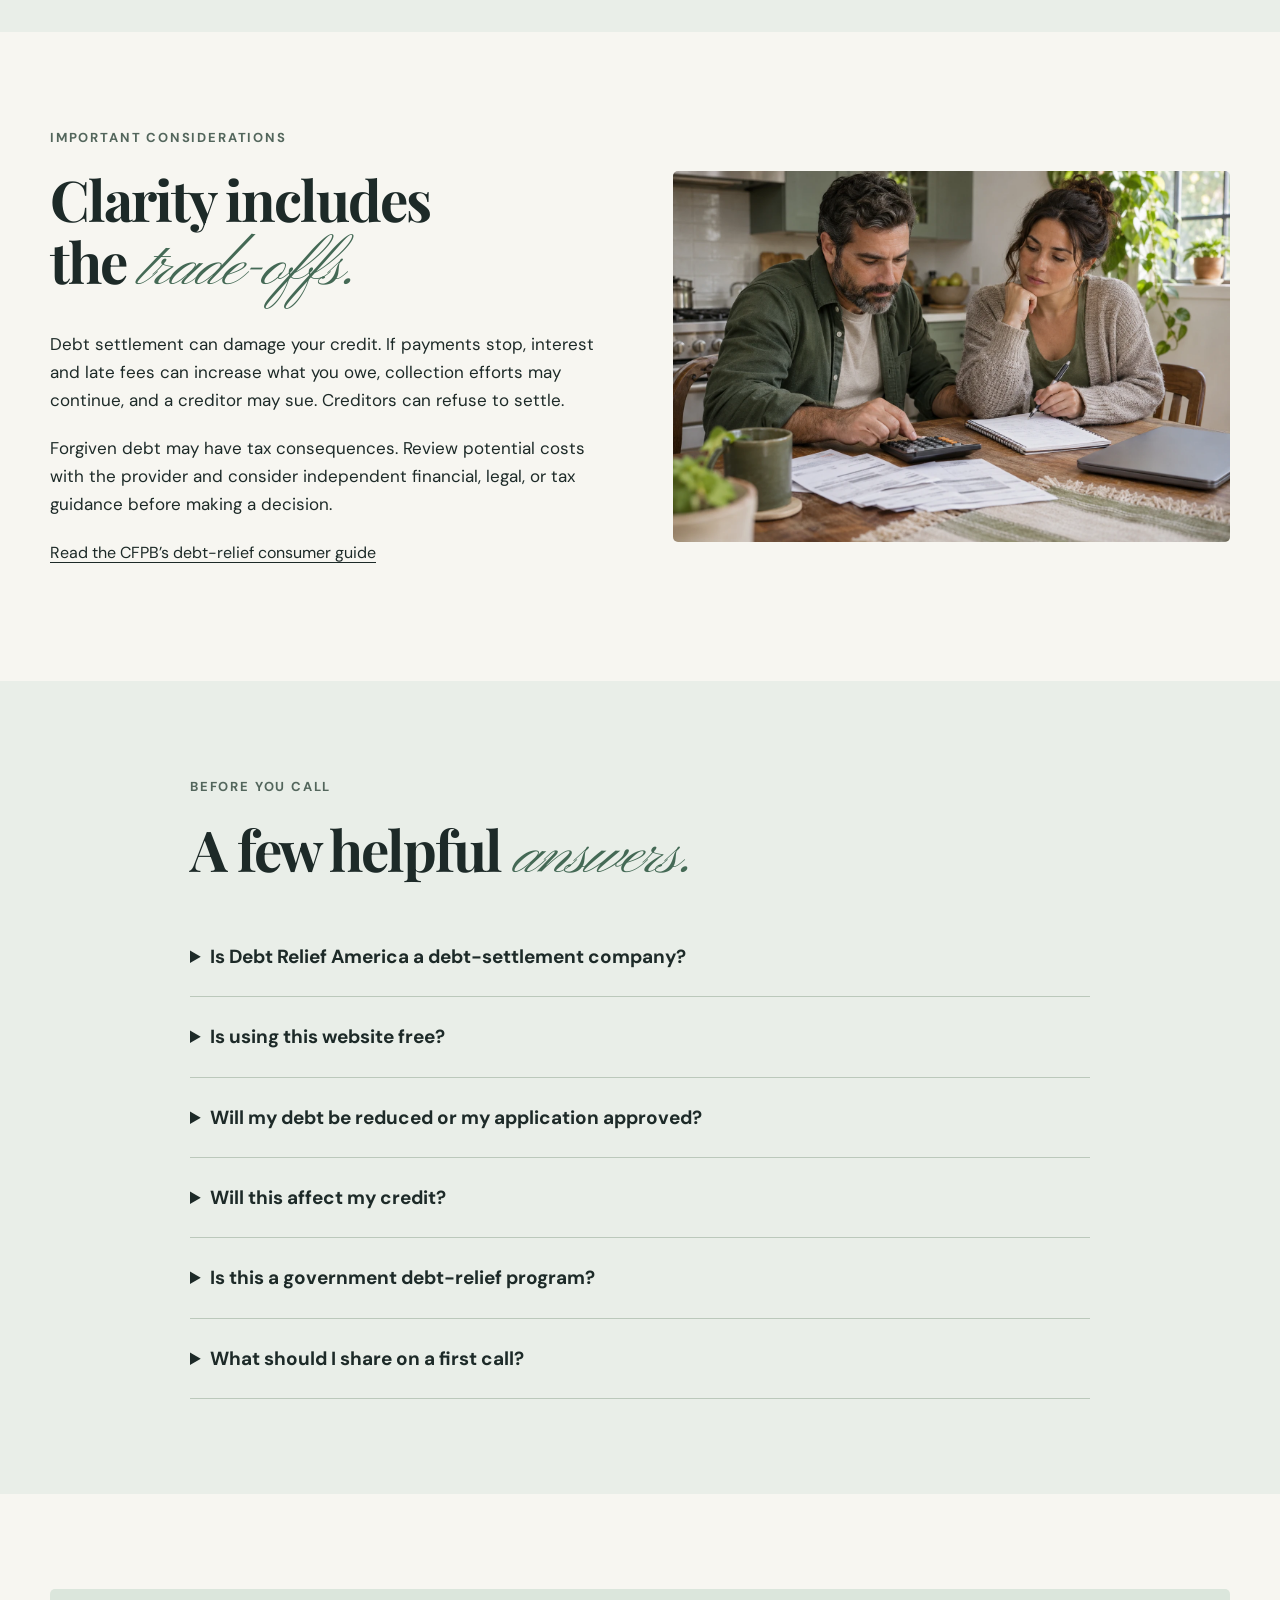
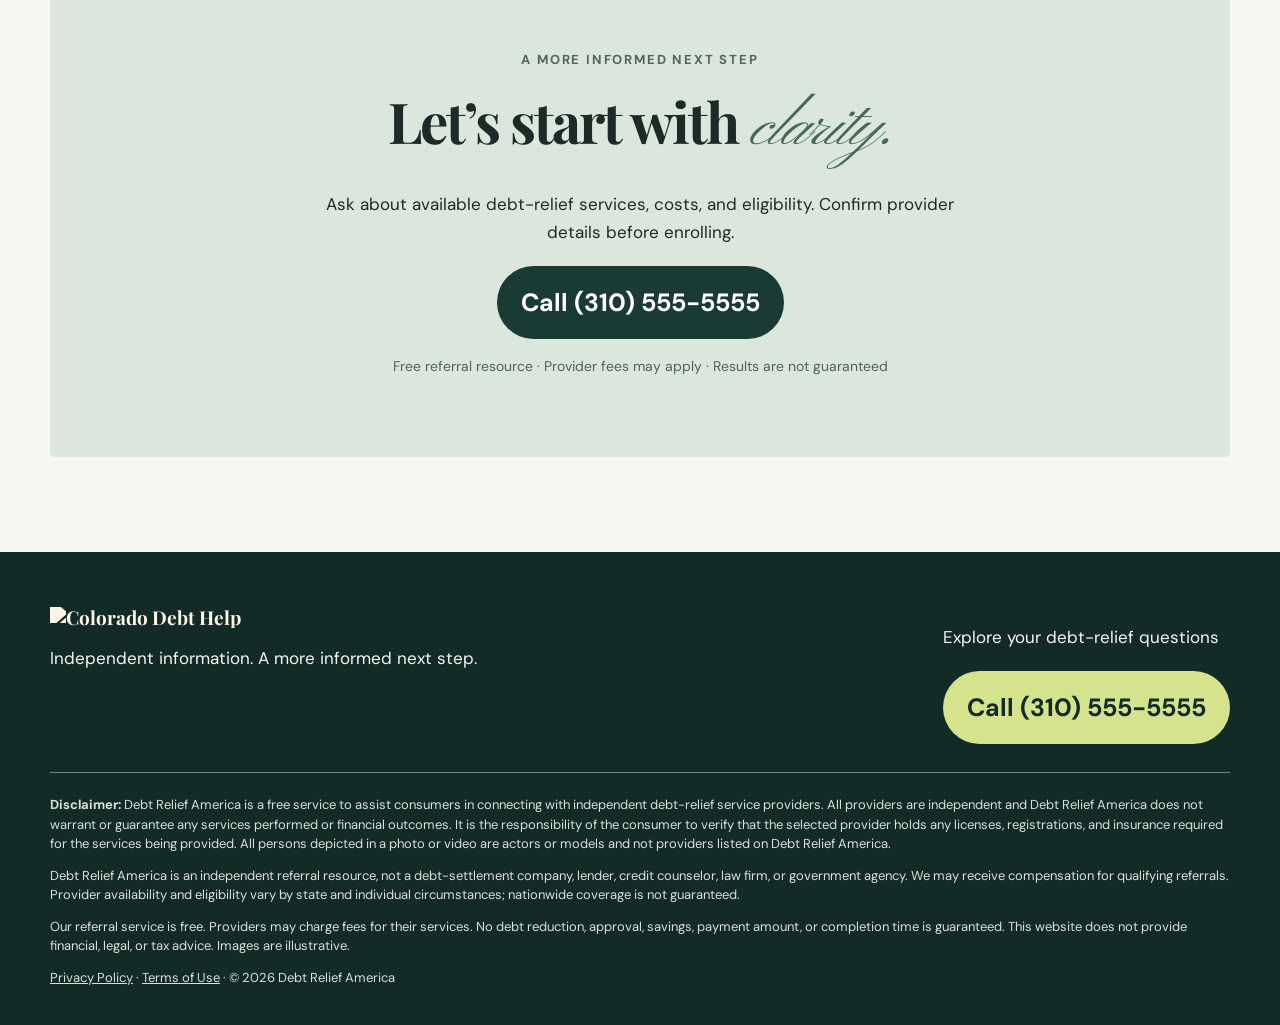
==== commit 958f1907: "Add files via upload" ====
--- a/index.html
+++ b/index.html
@@ -1,8 +1,8 @@
-<!doctype html><html lang="en"><head><meta charset="utf-8"><meta name="viewport" content="width=device-width,initial-scale=1"><meta name="theme-color" content="#193b34"><meta name="description" content="Explore consumer debt-relief questions with Debt Relief America, an independent referral resource. Understand provider options, costs and risks before deciding."><title>Debt Relief America — Explore Your Options</title><link rel="preconnect" href="https://fonts.googleapis.com"><link href="https://fonts.googleapis.com/css2?family=DM+Sans:wght@400;500;600;700&family=Playfair+Display:wght@500;600;700&family=Pinyon+Script&display=swap" rel="stylesheet"><link rel="stylesheet" href="css/style.css?v=keypad-logo-3"><style id="call-preparation-styles">.call-preparation-note{display:block!important;position:relative!important;inset:auto!important;z-index:1;box-sizing:border-box;width:calc(100% - 40px);max-width:1120px;margin:26px auto!important;padding:22px 26px!important;background:#f5f6f3!important;color:#23342f!important;border:1px solid #d7dfd8;border-left:4px solid #526e60;border-radius:5px;text-align:left!important;font-style:normal;letter-spacing:normal!important}.call-preparation-note h2{font-family:inherit!important;font-size:21px!important;font-weight:700!important;line-height:1.3!important;letter-spacing:normal!important;text-transform:none!important;color:#23342f!important;margin:0 0 9px!important;padding:0!important}.call-preparation-note p{font-family:inherit!important;font-size:16px!important;font-weight:400!important;line-height:1.6!important;letter-spacing:normal!important;text-transform:none!important;color:#34463f!important;max-width:none!important;margin:0!important;padding:0!important}@media(max-width:600px){.call-preparation-note{width:calc(100% - 32px);padding:19px 20px!important;margin:20px auto!important}.call-preparation-note h2{font-size:20px!important}}</style></head><body><a class="skip" href="#main">Skip to content</a><header><div class="wrap navigation"><a class="brand" href="index.html" aria-label="Debt Relief America home" style="display:block;width:260px;max-width:40vw"><img src="assets/debt-relief-america-keypad-logo.png" alt="Debt Relief America" width="260" style="display:block;width:100%;height:auto;max-height:75px;object-fit:contain"></a><nav aria-label="Main navigation"><a href="index.html#options">Options</a><a href="index.html#steps">How it works</a><a href="index.html#faqs">FAQs</a></nav><a class="call" href="tel:+13105555555">Call (310) 555-5555</a></div></header><main id="main"><section class="hero wrap"><div class="hero-copy"><p class="eyebrow">Independent consumer referral resource</p><h1>A clearer way <em>forward.</em></h1><p class="lead">Debt questions can feel overwhelming. Start by understanding your options, the costs, and what to ask an independent provider.</p><a class="call" href="tel:+13105555555">Call (310) 555-5555</a><p class="call-note">Explore debt-relief options · No obligation to enroll</p><p class="micro">Free referral service. Provider fees may apply. Eligibility and results vary.</p></div><img src="assets/household-bills.webp" alt="Reviewing household bills with a calculator and notebook" fetchpriority="high"></section><aside class="call-preparation-note" aria-labelledby="call-preparation-title"><h2 id="call-preparation-title">Make the most of your call.</h2><p>Take a moment to explain your situation, your main concerns, and what you hope to accomplish. Ask questions and confirm that the provider offers the help you need. Share sensitive personal, medical, or financial details only after confirming who you’re speaking with.</p></aside>
+<!doctype html><html lang="en"><head><meta charset="utf-8"><meta name="viewport" content="width=device-width,initial-scale=1"><meta name="theme-color" content="#193b34"><meta name="description" content="Explore consumer debt-relief questions with Debt Relief America, an independent referral resource. Understand provider options, costs and risks before deciding."><title>Debt Relief America — Explore Your Options</title><link rel="preconnect" href="https://fonts.googleapis.com"><link href="https://fonts.googleapis.com/css2?family=DM+Sans:wght@400;500;600;700&family=Playfair+Display:wght@500;600;700&family=Pinyon+Script&display=swap" rel="stylesheet"><link rel="stylesheet" href="css/style.css?v=keypad-logo-3"><style id="call-preparation-styles">.call-preparation-note{display:block!important;position:relative!important;inset:auto!important;z-index:1;box-sizing:border-box;width:calc(100% - 40px);max-width:1120px;margin:26px auto!important;padding:22px 26px!important;background:#f5f6f3!important;color:#23342f!important;border:1px solid #d7dfd8;border-left:4px solid #526e60;border-radius:5px;text-align:left!important;font-style:normal;letter-spacing:normal!important}.call-preparation-note h2{font-family:inherit!important;font-size:21px!important;font-weight:700!important;line-height:1.3!important;letter-spacing:normal!important;text-transform:none!important;color:#23342f!important;margin:0 0 9px!important;padding:0!important}.call-preparation-note p{font-family:inherit!important;font-size:16px!important;font-weight:400!important;line-height:1.6!important;letter-spacing:normal!important;text-transform:none!important;color:#34463f!important;max-width:none!important;margin:0!important;padding:0!important}@media(max-width:600px){.call-preparation-note{width:calc(100% - 32px);padding:19px 20px!important;margin:20px auto!important}.call-preparation-note h2{font-size:20px!important}}</style></head><body><a class="skip" href="#main">Skip to content</a><header><div class="wrap navigation"><a class="brand" href="index.html" aria-label="Colorado Debt Help home" style="display:block;width:260px;max-width:40vw"><img src="assets/colorado-debt-help-keypad-logo.png" alt="Colorado Debt Help" width="260" style="display:block;width:100%;height:auto;max-height:75px;object-fit:contain"></a><nav aria-label="Main navigation"><a href="index.html#options">Options</a><a href="index.html#steps">How it works</a><a href="index.html#faqs">FAQs</a></nav><a class="call" href="tel:+13105555555">Call (310) 555-5555</a></div></header><main id="main"><section class="hero wrap"><div class="hero-copy"><p class="eyebrow">Independent consumer referral resource</p><h1>A clearer way <em>forward.</em></h1><p class="lead">Debt questions can feel overwhelming. Start by understanding your options, the costs, and what to ask an independent provider.</p><a class="call" href="tel:+13105555555">Call (310) 555-5555</a><p class="call-note">Explore debt-relief options · No obligation to enroll</p><p class="micro">Free referral service. Provider fees may apply. Eligibility and results vary.</p></div><img src="assets/household-bills.webp" alt="Reviewing household bills with a calculator and notebook" fetchpriority="high"></section><aside class="call-preparation-note" aria-labelledby="call-preparation-title"><h2 id="call-preparation-title">Make the most of your call.</h2><p>Take a moment to explain your situation, your main concerns, and what you hope to accomplish. Ask questions and confirm that the provider offers the help you need. Share sensitive personal, medical, or financial details only after confirming who you’re speaking with.</p></aside>
 <section class="intro wrap"><p class="eyebrow">Take the next step with perspective</p><h2>Less uncertainty.<br>More <em>understanding.</em></h2><p class="lead">Debt Relief America helps consumers explore questions about unsecured debt and connecting with independent providers. We do not negotiate debts, make loans, or operate a debt-relief program.</p></section>
 <section class="band"><div class="wrap pillars"><div><strong>Understand</strong><p>Know which type of service is being offered.</p></div><div><strong>Compare</strong><p>Ask about total costs, risks, and alternatives.</p></div><div><strong>Decide</strong><p>Review written terms before committing.</p></div></div></section>
 <section id="options" class="section wrap"><div class="split"><img src="assets/img-3.webp" alt="A quiet desk for reviewing household finances" loading="lazy"><div><p class="eyebrow">Different paths. Different trade-offs.</p><h2>Start with the <em>right</em> questions.</h2><p>Credit cards, personal loans, and medical bills may raise different questions. Tell the provider what kind of debt you have and confirm whether its services are available in your state.</p><p>Debt settlement, credit counseling, and consolidation are different services. Ask exactly which approach is being proposed and how it would affect your finances.</p><a class="call" href="tel:+13105555555">Call (310) 555-5555</a></div></div><div class="cards"><article><h3>Credit counseling</h3><p>Consider nonprofit credit counseling for help reviewing your budget and potential debt-management options. Counseling and a repayment plan are not the same as debt settlement.</p></article><article><h3>Debt settlement</h3><p>A provider may attempt to negotiate with creditors. Creditors do not have to agree, and there is no guarantee that any or all debts will be settled.</p></article><article><h3>Other approaches</h3><p>Ask creditors directly about hardship arrangements. Compare any proposed consolidation loan carefully, including its interest rate, fees, and total repayment cost.</p></article></div></section>
 <section class="soft section" id="steps"><div class="wrap split"><div><p class="eyebrow">Prepare for a useful conversation</p><h2>Your next step,<br>at <em>your</em> pace.</h2><p>Have your state, approximate unsecured debt balances, and a realistic monthly budget ready. You can ask general questions before sharing sensitive information.</p><a class="call" href="tel:+13105555555">Call (310) 555-5555</a></div><div class="steps"><article><h3>Explain your situation</h3><p>Describe the debts you want to discuss. Confirm who is answering, what company they represent, and whether they serve your state.</p></article><article><h3>Ask for the full picture</h3><p>Request written details on fees, eligibility, estimated timing, cancellation terms, and the potential effect on your credit.</p></article><article><h3>Compare before deciding</h3><p>Take time to review alternatives and verify the provider’s credentials. There is no obligation to enroll because you called.</p></article></div></div></section>
 <section class="section wrap" id="considerations"><div class="split"><div><p class="eyebrow">Important considerations</p><h2>Clarity includes<br>the <em>trade-offs.</em></h2><p>Debt settlement can damage your credit. If payments stop, interest and late fees can increase what you owe, collection efforts may continue, and a creditor may sue. Creditors can refuse to settle.</p><p>Forgiven debt may have tax consequences. Review potential costs with the provider and consider independent financial, legal, or tax guidance before making a decision.</p><p><a class="resource" href="https://www.consumerfinance.gov/ask-cfpb/what-is-a-debt-relief-program-and-how-do-i-know-if-i-should-use-one-en-1457/">Read the CFPB’s debt-relief consumer guide</a></p></div><img src="assets/household-budget-review.webp" alt="A couple reviewing their household budget and bills together" loading="lazy"></div></section>
 <section class="soft section" id="faqs"><div class="wrap faq"><p class="eyebrow">Before you call</p><h2>A few helpful <em>answers.</em></h2><details><summary>Is Debt Relief America a debt-settlement company?</summary><p>No. This is an independent information and referral resource. Services are provided by independent companies, subject to availability and eligibility.</p></details><details><summary>Is using this website free?</summary><p>Our referral resource is free. Independent providers may charge fees for their services. Ask for all costs in writing before agreeing to any program.</p></details><details><summary>Will my debt be reduced or my application approved?</summary><p>No outcome is guaranteed. Eligibility, potential results, and provider availability depend on your circumstances, state, debt type, and other factors.</p></details><details><summary>Will this affect my credit?</summary><p>Debt settlement can negatively affect your credit, and missed payments can lead to additional costs and collection activity. Ask the provider about the specific risks of its proposed approach.</p></details><details><summary>Is this a government debt-relief program?</summary><p>No. Debt Relief America is not a government agency and is not affiliated with a government debt-forgiveness program.</p></details><details><summary>What should I share on a first call?</summary><p>Start with general information such as your state and approximate debt balances. Confirm the recipient’s identity and privacy practices before sharing account numbers, Social Security numbers, or payment information.</p></details></div></section>
-<section class="section wrap"><div class="cta-panel"><p class="eyebrow">A more informed next step</p><h2>Let’s start with <em>clarity.</em></h2><p>Ask about available debt-relief services, costs, and eligibility. Confirm provider details before enrolling.</p><a class="call" href="tel:+13105555555">Call (310) 555-5555</a><p class="micro">Free referral resource · Provider fees may apply · Results are not guaranteed</p></div></section></main><footer><div class="wrap"><div class="footer-top"><div><a class="brand" href="index.html" aria-label="Debt Relief America home" style="display:block;width:260px;max-width:40vw"><img src="assets/debt-relief-america-keypad-logo.png" alt="Debt Relief America" width="260" style="display:block;width:100%;height:auto;max-height:75px;object-fit:contain"></a><p>Independent information. A more informed next step.</p></div><div><p>Explore your debt-relief questions</p><a class="call" href="tel:+13105555555">Call (310) 555-5555</a></div></div><div class="disclaimer"><p><strong>Disclaimer:</strong> Debt Relief America is a free service to assist consumers in connecting with independent debt-relief service providers. All providers are independent and Debt Relief America does not warrant or guarantee any services performed or financial outcomes. It is the responsibility of the consumer to verify that the selected provider holds any licenses, registrations, and insurance required for the services being provided. All persons depicted in a photo or video are actors or models and not providers listed on Debt Relief America.</p><p>Debt Relief America is an independent referral resource, not a debt-settlement company, lender, credit counselor, law firm, or government agency. We may receive compensation for qualifying referrals. Provider availability and eligibility vary by state and individual circumstances; nationwide coverage is not guaranteed.</p><p>Our referral service is free. Providers may charge fees for their services. No debt reduction, approval, savings, payment amount, or completion time is guaranteed. This website does not provide financial, legal, or tax advice. Images are illustrative.</p><p><a href="privacy.html">Privacy Policy</a> · <a href="terms.html">Terms of Use</a> · © 2026 Debt Relief America</p></div></div></footer></body></html>+<section class="section wrap"><div class="cta-panel"><p class="eyebrow">A more informed next step</p><h2>Let’s start with <em>clarity.</em></h2><p>Ask about available debt-relief services, costs, and eligibility. Confirm provider details before enrolling.</p><a class="call" href="tel:+13105555555">Call (310) 555-5555</a><p class="micro">Free referral resource · Provider fees may apply · Results are not guaranteed</p></div></section></main><footer><div class="wrap"><div class="footer-top"><div><a class="brand" href="index.html" aria-label="Colorado Debt Help home" style="display:block;width:260px;max-width:40vw"><img src="assets/colorado-debt-help-keypad-logo.png" alt="Colorado Debt Help" width="260" style="display:block;width:100%;height:auto;max-height:75px;object-fit:contain"></a><p>Independent information. A more informed next step.</p></div><div><p>Explore your debt-relief questions</p><a class="call" href="tel:+13105555555">Call (310) 555-5555</a></div></div><div class="disclaimer"><p><strong>Disclaimer:</strong> Debt Relief America is a free service to assist consumers in connecting with independent debt-relief service providers. All providers are independent and Debt Relief America does not warrant or guarantee any services performed or financial outcomes. It is the responsibility of the consumer to verify that the selected provider holds any licenses, registrations, and insurance required for the services being provided. All persons depicted in a photo or video are actors or models and not providers listed on Debt Relief America.</p><p>Debt Relief America is an independent referral resource, not a debt-settlement company, lender, credit counselor, law firm, or government agency. We may receive compensation for qualifying referrals. Provider availability and eligibility vary by state and individual circumstances; nationwide coverage is not guaranteed.</p><p>Our referral service is free. Providers may charge fees for their services. No debt reduction, approval, savings, payment amount, or completion time is guaranteed. This website does not provide financial, legal, or tax advice. Images are illustrative.</p><p><a href="privacy.html">Privacy Policy</a> · <a href="terms.html">Terms of Use</a> · © 2026 Debt Relief America</p></div></div></footer></body></html>
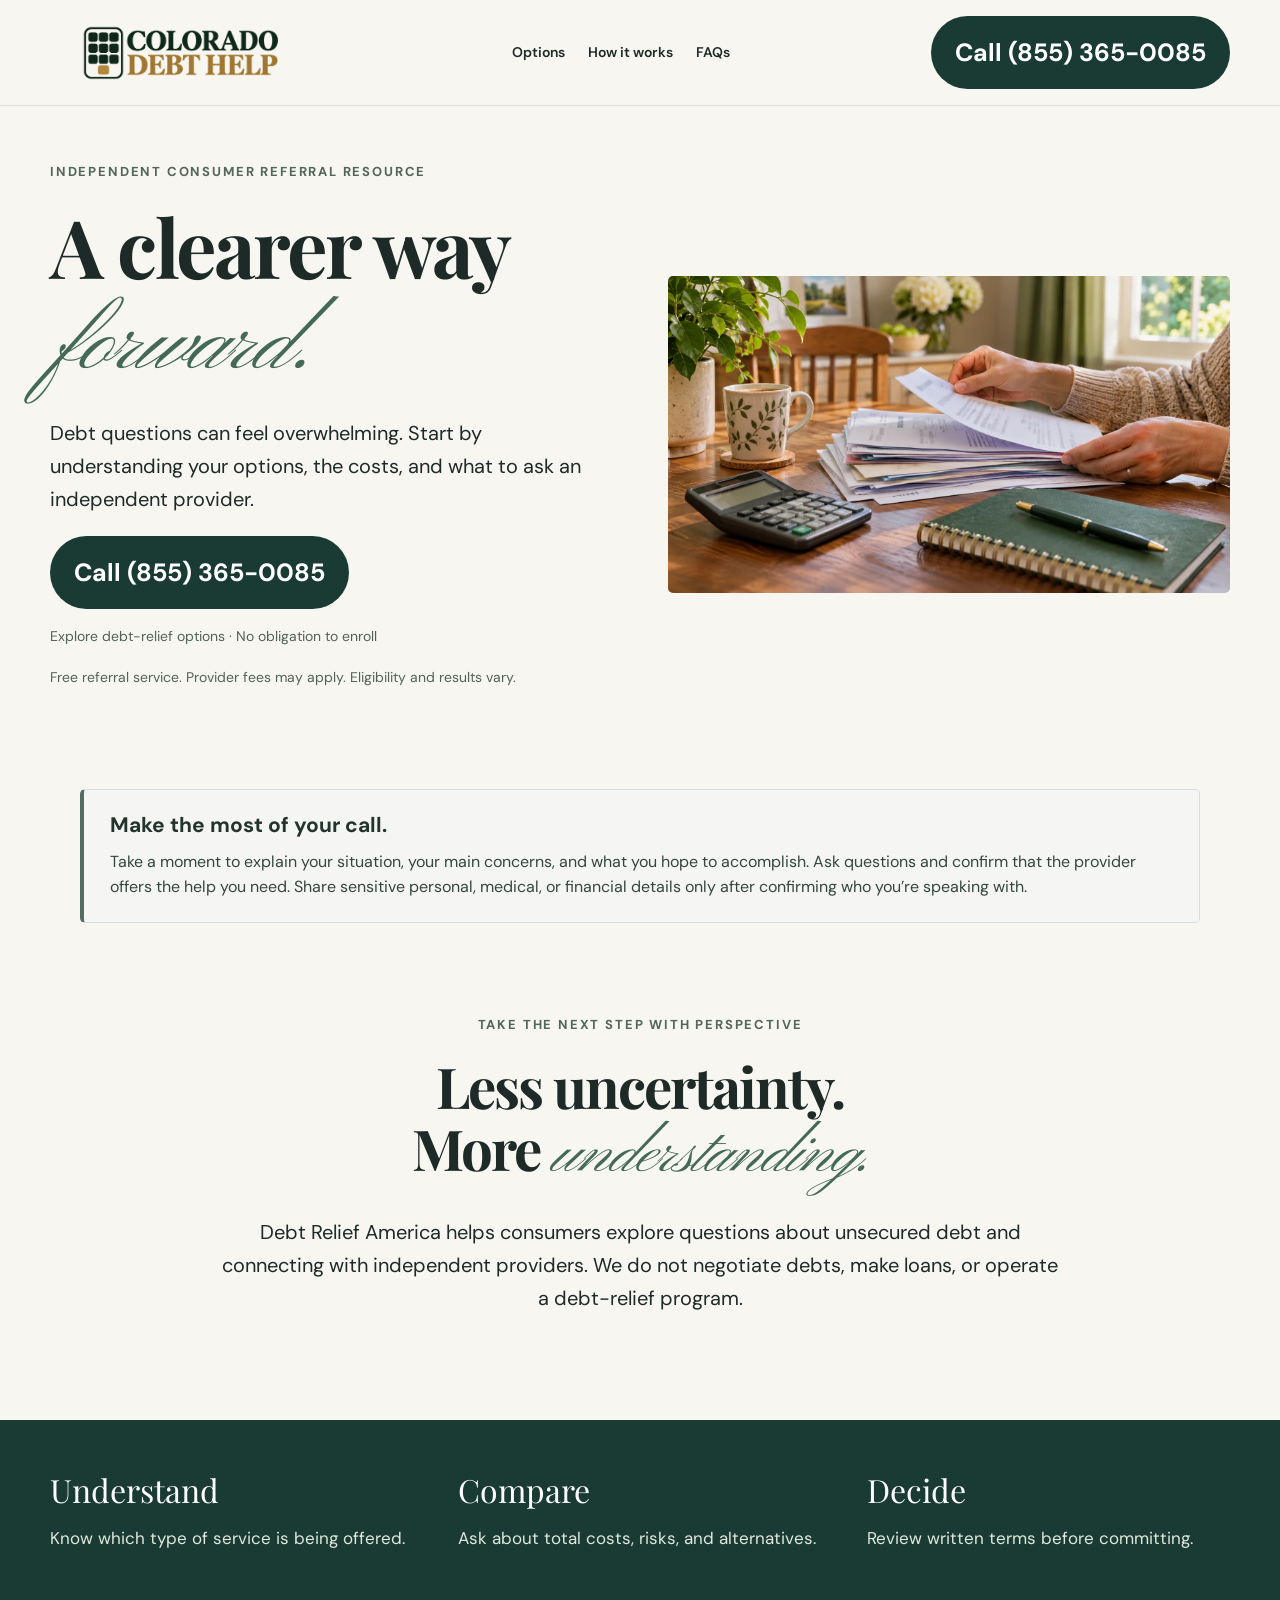
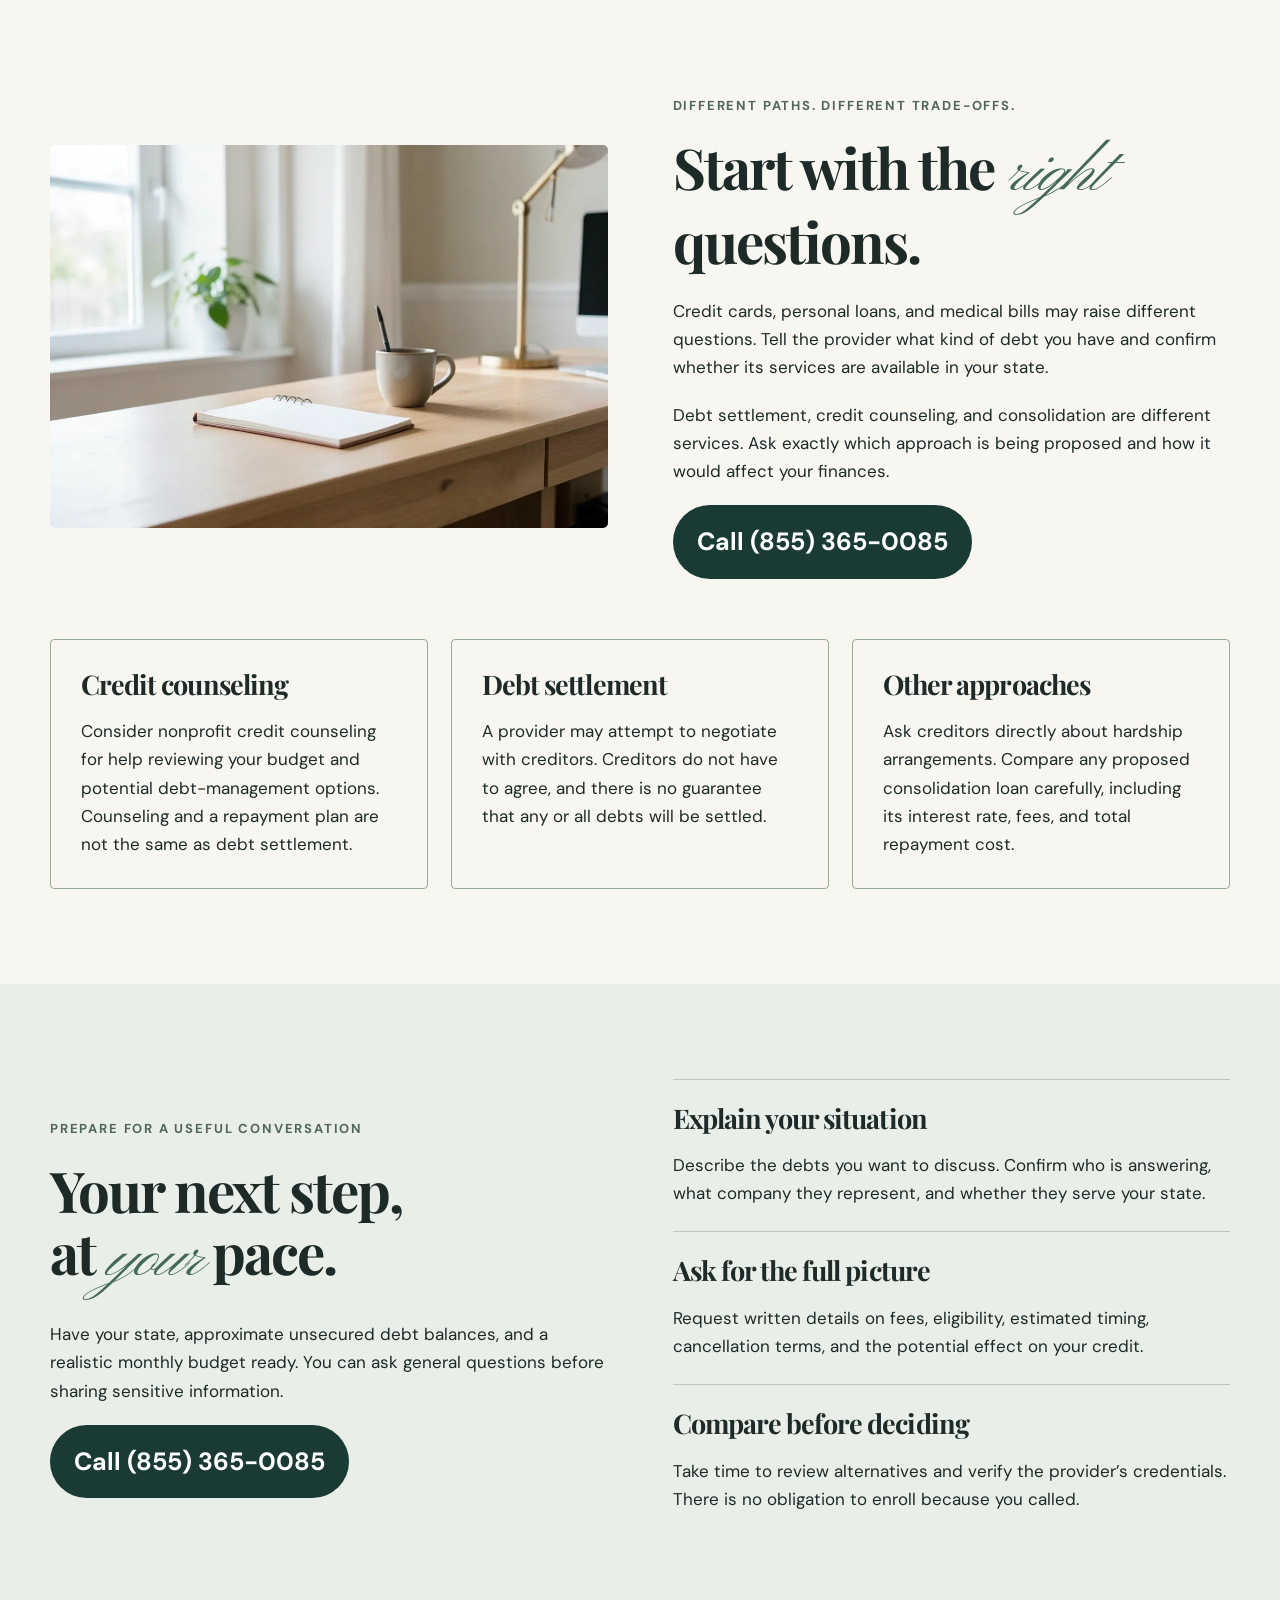
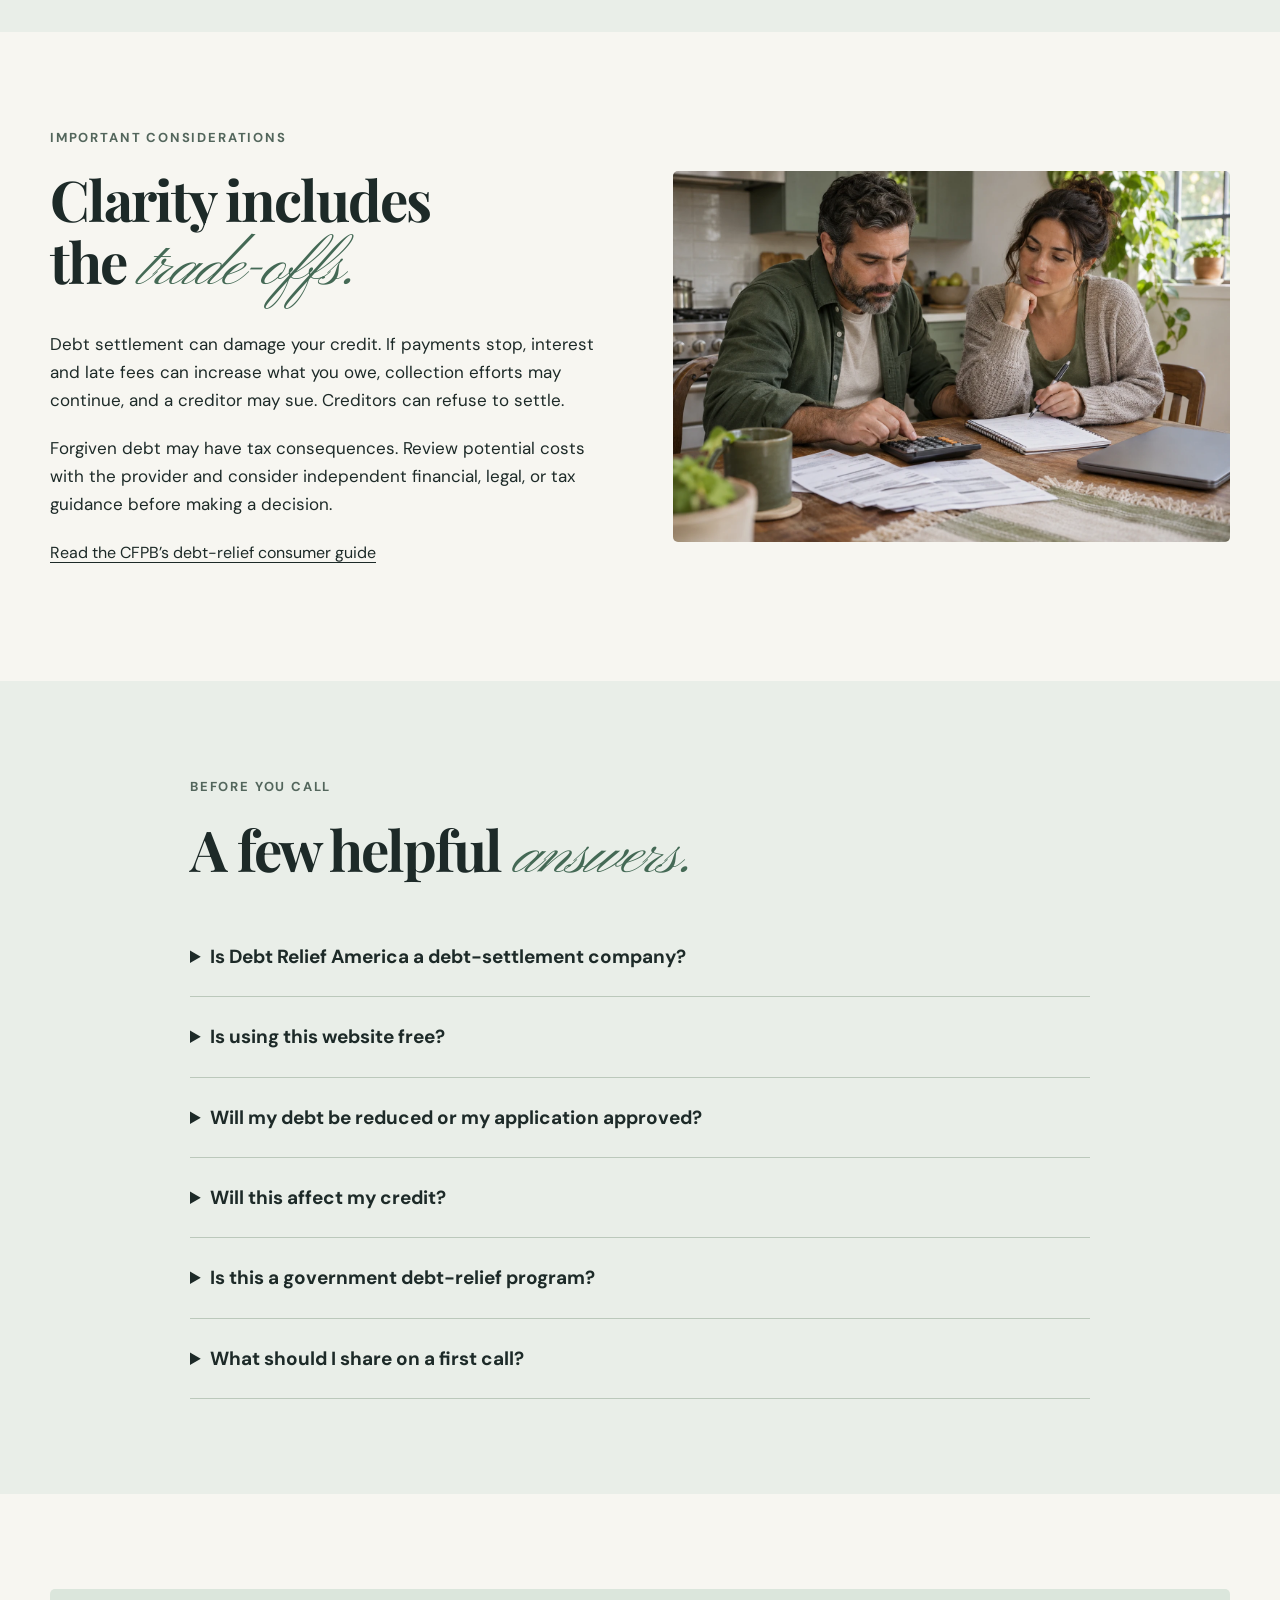
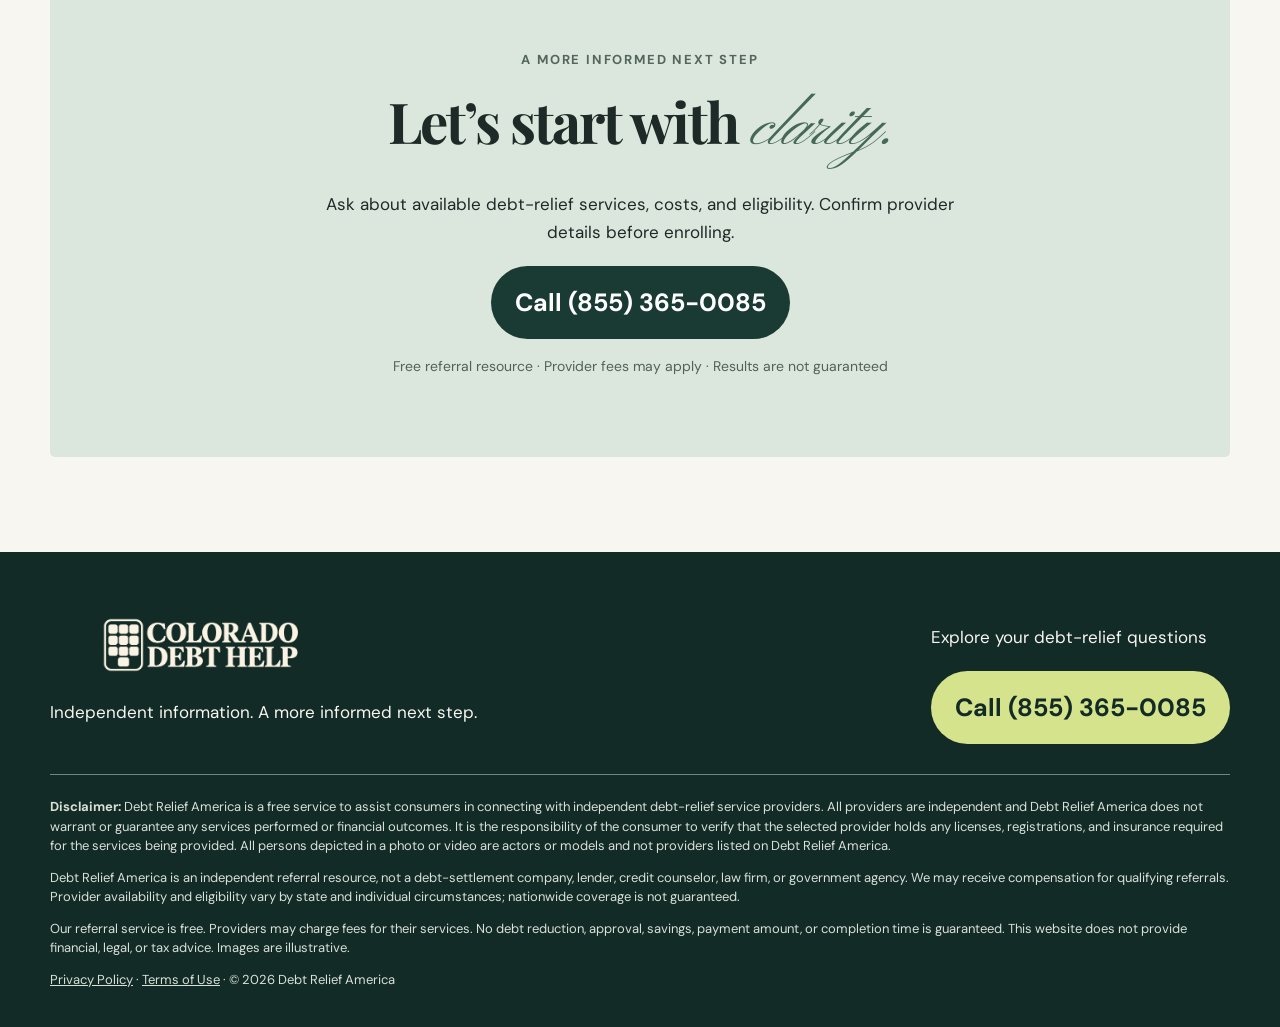
==== commit 66aa563f: "Add files via upload" ====
--- a/index.html
+++ b/index.html
@@ -1,8 +1,8 @@
-<!doctype html><html lang="en"><head><meta charset="utf-8"><meta name="viewport" content="width=device-width,initial-scale=1"><meta name="theme-color" content="#193b34"><meta name="description" content="Explore consumer debt-relief questions with Debt Relief America, an independent referral resource. Understand provider options, costs and risks before deciding."><title>Debt Relief America — Explore Your Options</title><link rel="preconnect" href="https://fonts.googleapis.com"><link href="https://fonts.googleapis.com/css2?family=DM+Sans:wght@400;500;600;700&family=Playfair+Display:wght@500;600;700&family=Pinyon+Script&display=swap" rel="stylesheet"><link rel="stylesheet" href="css/style.css?v=keypad-logo-3"><style id="call-preparation-styles">.call-preparation-note{display:block!important;position:relative!important;inset:auto!important;z-index:1;box-sizing:border-box;width:calc(100% - 40px);max-width:1120px;margin:26px auto!important;padding:22px 26px!important;background:#f5f6f3!important;color:#23342f!important;border:1px solid #d7dfd8;border-left:4px solid #526e60;border-radius:5px;text-align:left!important;font-style:normal;letter-spacing:normal!important}.call-preparation-note h2{font-family:inherit!important;font-size:21px!important;font-weight:700!important;line-height:1.3!important;letter-spacing:normal!important;text-transform:none!important;color:#23342f!important;margin:0 0 9px!important;padding:0!important}.call-preparation-note p{font-family:inherit!important;font-size:16px!important;font-weight:400!important;line-height:1.6!important;letter-spacing:normal!important;text-transform:none!important;color:#34463f!important;max-width:none!important;margin:0!important;padding:0!important}@media(max-width:600px){.call-preparation-note{width:calc(100% - 32px);padding:19px 20px!important;margin:20px auto!important}.call-preparation-note h2{font-size:20px!important}}</style></head><body><a class="skip" href="#main">Skip to content</a><header><div class="wrap navigation"><a class="brand" href="index.html" aria-label="Colorado Debt Help home" style="display:block;width:260px;max-width:40vw"><img src="assets/colorado-debt-help-keypad-logo.png" alt="Colorado Debt Help" width="260" style="display:block;width:100%;height:auto;max-height:75px;object-fit:contain"></a><nav aria-label="Main navigation"><a href="index.html#options">Options</a><a href="index.html#steps">How it works</a><a href="index.html#faqs">FAQs</a></nav><a class="call" href="tel:+13105555555">Call (310) 555-5555</a></div></header><main id="main"><section class="hero wrap"><div class="hero-copy"><p class="eyebrow">Independent consumer referral resource</p><h1>A clearer way <em>forward.</em></h1><p class="lead">Debt questions can feel overwhelming. Start by understanding your options, the costs, and what to ask an independent provider.</p><a class="call" href="tel:+13105555555">Call (310) 555-5555</a><p class="call-note">Explore debt-relief options · No obligation to enroll</p><p class="micro">Free referral service. Provider fees may apply. Eligibility and results vary.</p></div><img src="assets/household-bills.webp" alt="Reviewing household bills with a calculator and notebook" fetchpriority="high"></section><aside class="call-preparation-note" aria-labelledby="call-preparation-title"><h2 id="call-preparation-title">Make the most of your call.</h2><p>Take a moment to explain your situation, your main concerns, and what you hope to accomplish. Ask questions and confirm that the provider offers the help you need. Share sensitive personal, medical, or financial details only after confirming who you’re speaking with.</p></aside>
+<!doctype html><html lang="en"><head><meta charset="utf-8"><meta name="viewport" content="width=device-width,initial-scale=1"><meta name="theme-color" content="#193b34"><meta name="description" content="Explore consumer debt-relief questions with Debt Relief America, an independent referral resource. Understand provider options, costs and risks before deciding."><title>Debt Relief America — Explore Your Options</title><link rel="preconnect" href="https://fonts.googleapis.com"><link href="https://fonts.googleapis.com/css2?family=DM+Sans:wght@400;500;600;700&family=Playfair+Display:wght@500;600;700&family=Pinyon+Script&display=swap" rel="stylesheet"><link rel="stylesheet" href="css/style.css?v=keypad-logo-3"><style id="call-preparation-styles">.call-preparation-note{display:block!important;position:relative!important;inset:auto!important;z-index:1;box-sizing:border-box;width:calc(100% - 40px);max-width:1120px;margin:26px auto!important;padding:22px 26px!important;background:#f5f6f3!important;color:#23342f!important;border:1px solid #d7dfd8;border-left:4px solid #526e60;border-radius:5px;text-align:left!important;font-style:normal;letter-spacing:normal!important}.call-preparation-note h2{font-family:inherit!important;font-size:21px!important;font-weight:700!important;line-height:1.3!important;letter-spacing:normal!important;text-transform:none!important;color:#23342f!important;margin:0 0 9px!important;padding:0!important}.call-preparation-note p{font-family:inherit!important;font-size:16px!important;font-weight:400!important;line-height:1.6!important;letter-spacing:normal!important;text-transform:none!important;color:#34463f!important;max-width:none!important;margin:0!important;padding:0!important}@media(max-width:600px){.call-preparation-note{width:calc(100% - 32px);padding:19px 20px!important;margin:20px auto!important}.call-preparation-note h2{font-size:20px!important}}</style></head><body><a class="skip" href="#main">Skip to content</a><header><div class="wrap navigation"><a class="brand" href="index.html" aria-label="Colorado Debt Help home" style="display:block;width:260px;max-width:40vw"><img src="assets/colorado-debt-help-keypad-logo.png" alt="Colorado Debt Help" width="260" style="display:block;width:100%;height:auto;max-height:75px;object-fit:contain"></a><nav aria-label="Main navigation"><a href="index.html#options">Options</a><a href="index.html#steps">How it works</a><a href="index.html#faqs">FAQs</a></nav><a class="call" href="tel:+18553650085">Call (855) 365-0085</a></div></header><main id="main"><section class="hero wrap"><div class="hero-copy"><p class="eyebrow">Independent consumer referral resource</p><h1>A clearer way <em>forward.</em></h1><p class="lead">Debt questions can feel overwhelming. Start by understanding your options, the costs, and what to ask an independent provider.</p><a class="call" href="tel:+18553650085">Call (855) 365-0085</a><p class="call-note">Explore debt-relief options · No obligation to enroll</p><p class="micro">Free referral service. Provider fees may apply. Eligibility and results vary.</p></div><img src="assets/household-bills.webp" alt="Reviewing household bills with a calculator and notebook" fetchpriority="high"></section><aside class="call-preparation-note" aria-labelledby="call-preparation-title"><h2 id="call-preparation-title">Make the most of your call.</h2><p>Take a moment to explain your situation, your main concerns, and what you hope to accomplish. Ask questions and confirm that the provider offers the help you need. Share sensitive personal, medical, or financial details only after confirming who you’re speaking with.</p></aside>
 <section class="intro wrap"><p class="eyebrow">Take the next step with perspective</p><h2>Less uncertainty.<br>More <em>understanding.</em></h2><p class="lead">Debt Relief America helps consumers explore questions about unsecured debt and connecting with independent providers. We do not negotiate debts, make loans, or operate a debt-relief program.</p></section>
 <section class="band"><div class="wrap pillars"><div><strong>Understand</strong><p>Know which type of service is being offered.</p></div><div><strong>Compare</strong><p>Ask about total costs, risks, and alternatives.</p></div><div><strong>Decide</strong><p>Review written terms before committing.</p></div></div></section>
-<section id="options" class="section wrap"><div class="split"><img src="assets/img-3.webp" alt="A quiet desk for reviewing household finances" loading="lazy"><div><p class="eyebrow">Different paths. Different trade-offs.</p><h2>Start with the <em>right</em> questions.</h2><p>Credit cards, personal loans, and medical bills may raise different questions. Tell the provider what kind of debt you have and confirm whether its services are available in your state.</p><p>Debt settlement, credit counseling, and consolidation are different services. Ask exactly which approach is being proposed and how it would affect your finances.</p><a class="call" href="tel:+13105555555">Call (310) 555-5555</a></div></div><div class="cards"><article><h3>Credit counseling</h3><p>Consider nonprofit credit counseling for help reviewing your budget and potential debt-management options. Counseling and a repayment plan are not the same as debt settlement.</p></article><article><h3>Debt settlement</h3><p>A provider may attempt to negotiate with creditors. Creditors do not have to agree, and there is no guarantee that any or all debts will be settled.</p></article><article><h3>Other approaches</h3><p>Ask creditors directly about hardship arrangements. Compare any proposed consolidation loan carefully, including its interest rate, fees, and total repayment cost.</p></article></div></section>
-<section class="soft section" id="steps"><div class="wrap split"><div><p class="eyebrow">Prepare for a useful conversation</p><h2>Your next step,<br>at <em>your</em> pace.</h2><p>Have your state, approximate unsecured debt balances, and a realistic monthly budget ready. You can ask general questions before sharing sensitive information.</p><a class="call" href="tel:+13105555555">Call (310) 555-5555</a></div><div class="steps"><article><h3>Explain your situation</h3><p>Describe the debts you want to discuss. Confirm who is answering, what company they represent, and whether they serve your state.</p></article><article><h3>Ask for the full picture</h3><p>Request written details on fees, eligibility, estimated timing, cancellation terms, and the potential effect on your credit.</p></article><article><h3>Compare before deciding</h3><p>Take time to review alternatives and verify the provider’s credentials. There is no obligation to enroll because you called.</p></article></div></div></section>
+<section id="options" class="section wrap"><div class="split"><img src="assets/img-3.webp" alt="A quiet desk for reviewing household finances" loading="lazy"><div><p class="eyebrow">Different paths. Different trade-offs.</p><h2>Start with the <em>right</em> questions.</h2><p>Credit cards, personal loans, and medical bills may raise different questions. Tell the provider what kind of debt you have and confirm whether its services are available in your state.</p><p>Debt settlement, credit counseling, and consolidation are different services. Ask exactly which approach is being proposed and how it would affect your finances.</p><a class="call" href="tel:+18553650085">Call (855) 365-0085</a></div></div><div class="cards"><article><h3>Credit counseling</h3><p>Consider nonprofit credit counseling for help reviewing your budget and potential debt-management options. Counseling and a repayment plan are not the same as debt settlement.</p></article><article><h3>Debt settlement</h3><p>A provider may attempt to negotiate with creditors. Creditors do not have to agree, and there is no guarantee that any or all debts will be settled.</p></article><article><h3>Other approaches</h3><p>Ask creditors directly about hardship arrangements. Compare any proposed consolidation loan carefully, including its interest rate, fees, and total repayment cost.</p></article></div></section>
+<section class="soft section" id="steps"><div class="wrap split"><div><p class="eyebrow">Prepare for a useful conversation</p><h2>Your next step,<br>at <em>your</em> pace.</h2><p>Have your state, approximate unsecured debt balances, and a realistic monthly budget ready. You can ask general questions before sharing sensitive information.</p><a class="call" href="tel:+18553650085">Call (855) 365-0085</a></div><div class="steps"><article><h3>Explain your situation</h3><p>Describe the debts you want to discuss. Confirm who is answering, what company they represent, and whether they serve your state.</p></article><article><h3>Ask for the full picture</h3><p>Request written details on fees, eligibility, estimated timing, cancellation terms, and the potential effect on your credit.</p></article><article><h3>Compare before deciding</h3><p>Take time to review alternatives and verify the provider’s credentials. There is no obligation to enroll because you called.</p></article></div></div></section>
 <section class="section wrap" id="considerations"><div class="split"><div><p class="eyebrow">Important considerations</p><h2>Clarity includes<br>the <em>trade-offs.</em></h2><p>Debt settlement can damage your credit. If payments stop, interest and late fees can increase what you owe, collection efforts may continue, and a creditor may sue. Creditors can refuse to settle.</p><p>Forgiven debt may have tax consequences. Review potential costs with the provider and consider independent financial, legal, or tax guidance before making a decision.</p><p><a class="resource" href="https://www.consumerfinance.gov/ask-cfpb/what-is-a-debt-relief-program-and-how-do-i-know-if-i-should-use-one-en-1457/">Read the CFPB’s debt-relief consumer guide</a></p></div><img src="assets/household-budget-review.webp" alt="A couple reviewing their household budget and bills together" loading="lazy"></div></section>
 <section class="soft section" id="faqs"><div class="wrap faq"><p class="eyebrow">Before you call</p><h2>A few helpful <em>answers.</em></h2><details><summary>Is Debt Relief America a debt-settlement company?</summary><p>No. This is an independent information and referral resource. Services are provided by independent companies, subject to availability and eligibility.</p></details><details><summary>Is using this website free?</summary><p>Our referral resource is free. Independent providers may charge fees for their services. Ask for all costs in writing before agreeing to any program.</p></details><details><summary>Will my debt be reduced or my application approved?</summary><p>No outcome is guaranteed. Eligibility, potential results, and provider availability depend on your circumstances, state, debt type, and other factors.</p></details><details><summary>Will this affect my credit?</summary><p>Debt settlement can negatively affect your credit, and missed payments can lead to additional costs and collection activity. Ask the provider about the specific risks of its proposed approach.</p></details><details><summary>Is this a government debt-relief program?</summary><p>No. Debt Relief America is not a government agency and is not affiliated with a government debt-forgiveness program.</p></details><details><summary>What should I share on a first call?</summary><p>Start with general information such as your state and approximate debt balances. Confirm the recipient’s identity and privacy practices before sharing account numbers, Social Security numbers, or payment information.</p></details></div></section>
-<section class="section wrap"><div class="cta-panel"><p class="eyebrow">A more informed next step</p><h2>Let’s start with <em>clarity.</em></h2><p>Ask about available debt-relief services, costs, and eligibility. Confirm provider details before enrolling.</p><a class="call" href="tel:+13105555555">Call (310) 555-5555</a><p class="micro">Free referral resource · Provider fees may apply · Results are not guaranteed</p></div></section></main><footer><div class="wrap"><div class="footer-top"><div><a class="brand" href="index.html" aria-label="Colorado Debt Help home" style="display:block;width:260px;max-width:40vw"><img src="assets/colorado-debt-help-keypad-logo.png" alt="Colorado Debt Help" width="260" style="display:block;width:100%;height:auto;max-height:75px;object-fit:contain"></a><p>Independent information. A more informed next step.</p></div><div><p>Explore your debt-relief questions</p><a class="call" href="tel:+13105555555">Call (310) 555-5555</a></div></div><div class="disclaimer"><p><strong>Disclaimer:</strong> Debt Relief America is a free service to assist consumers in connecting with independent debt-relief service providers. All providers are independent and Debt Relief America does not warrant or guarantee any services performed or financial outcomes. It is the responsibility of the consumer to verify that the selected provider holds any licenses, registrations, and insurance required for the services being provided. All persons depicted in a photo or video are actors or models and not providers listed on Debt Relief America.</p><p>Debt Relief America is an independent referral resource, not a debt-settlement company, lender, credit counselor, law firm, or government agency. We may receive compensation for qualifying referrals. Provider availability and eligibility vary by state and individual circumstances; nationwide coverage is not guaranteed.</p><p>Our referral service is free. Providers may charge fees for their services. No debt reduction, approval, savings, payment amount, or completion time is guaranteed. This website does not provide financial, legal, or tax advice. Images are illustrative.</p><p><a href="privacy.html">Privacy Policy</a> · <a href="terms.html">Terms of Use</a> · © 2026 Debt Relief America</p></div></div></footer></body></html>+<section class="section wrap"><div class="cta-panel"><p class="eyebrow">A more informed next step</p><h2>Let’s start with <em>clarity.</em></h2><p>Ask about available debt-relief services, costs, and eligibility. Confirm provider details before enrolling.</p><a class="call" href="tel:+18553650085">Call (855) 365-0085</a><p class="micro">Free referral resource · Provider fees may apply · Results are not guaranteed</p></div></section></main><footer><div class="wrap"><div class="footer-top"><div><a class="brand" href="index.html" aria-label="Colorado Debt Help home" style="display:block;width:260px;max-width:40vw"><img src="assets/colorado-debt-help-keypad-logo.png" alt="Colorado Debt Help" width="260" style="display:block;width:100%;height:auto;max-height:75px;object-fit:contain"></a><p>Independent information. A more informed next step.</p></div><div><p>Explore your debt-relief questions</p><a class="call" href="tel:+18553650085">Call (855) 365-0085</a></div></div><div class="disclaimer"><p><strong>Disclaimer:</strong> Debt Relief America is a free service to assist consumers in connecting with independent debt-relief service providers. All providers are independent and Debt Relief America does not warrant or guarantee any services performed or financial outcomes. It is the responsibility of the consumer to verify that the selected provider holds any licenses, registrations, and insurance required for the services being provided. All persons depicted in a photo or video are actors or models and not providers listed on Debt Relief America.</p><p>Debt Relief America is an independent referral resource, not a debt-settlement company, lender, credit counselor, law firm, or government agency. We may receive compensation for qualifying referrals. Provider availability and eligibility vary by state and individual circumstances; nationwide coverage is not guaranteed.</p><p>Our referral service is free. Providers may charge fees for their services. No debt reduction, approval, savings, payment amount, or completion time is guaranteed. This website does not provide financial, legal, or tax advice. Images are illustrative.</p><p><a href="privacy.html">Privacy Policy</a> · <a href="terms.html">Terms of Use</a> · © 2026 Debt Relief America</p></div></div></footer></body></html>
